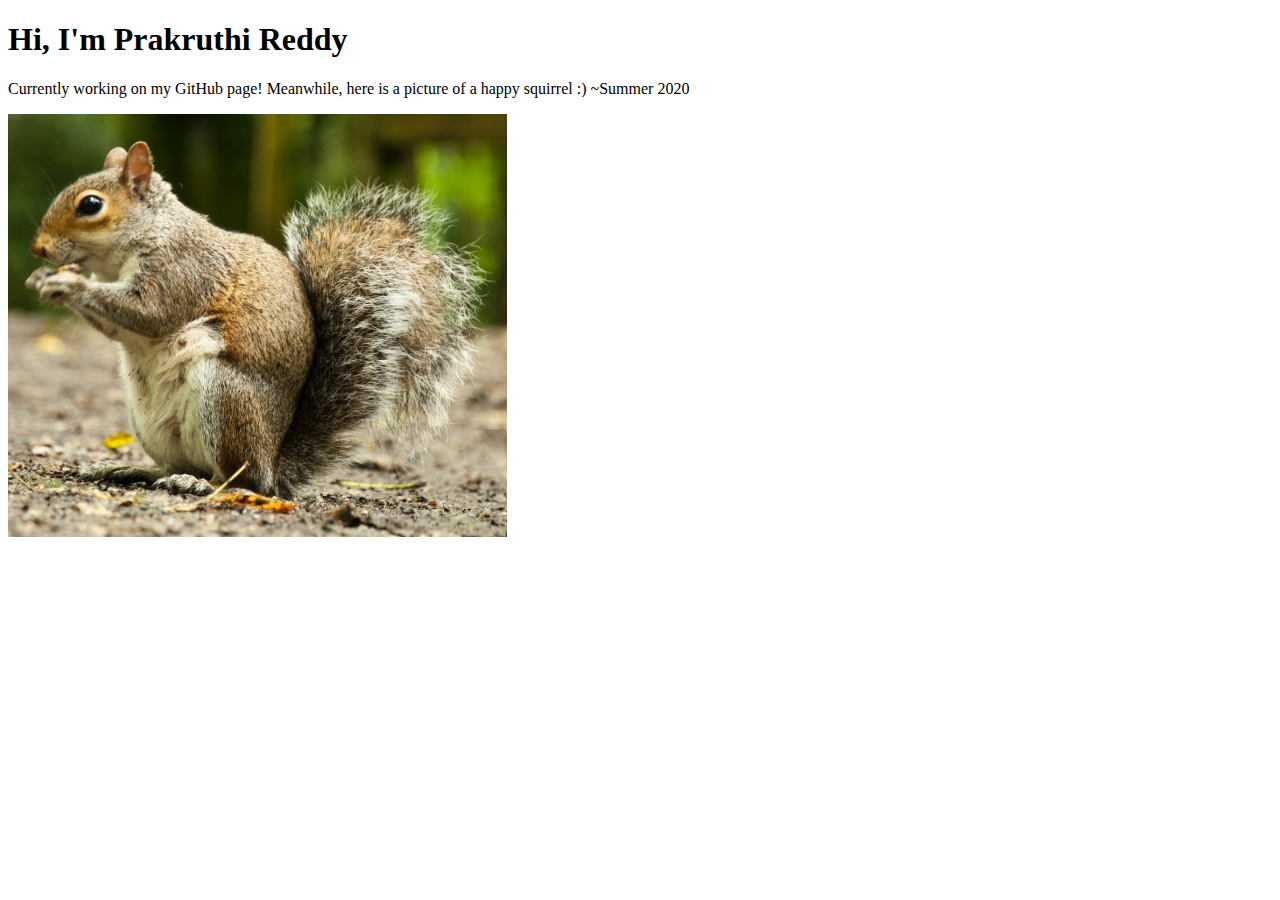
==== index.html @ 26064742 "Update index.html" ====
<!DOCTYPE html>
<html>
<body>
<h1>Hi, I'm Prakruthi Reddy</h1>
<p>Currently working on my GitHub page! 
    Meanwhile, here is a picture of a happy squirrel :) ~Summer 2020</p>
<p>
    <img src = "squirrel.png"
         alt = "Picture of a squirrel munchin on a walnut" />
</p>
</body>
</html>
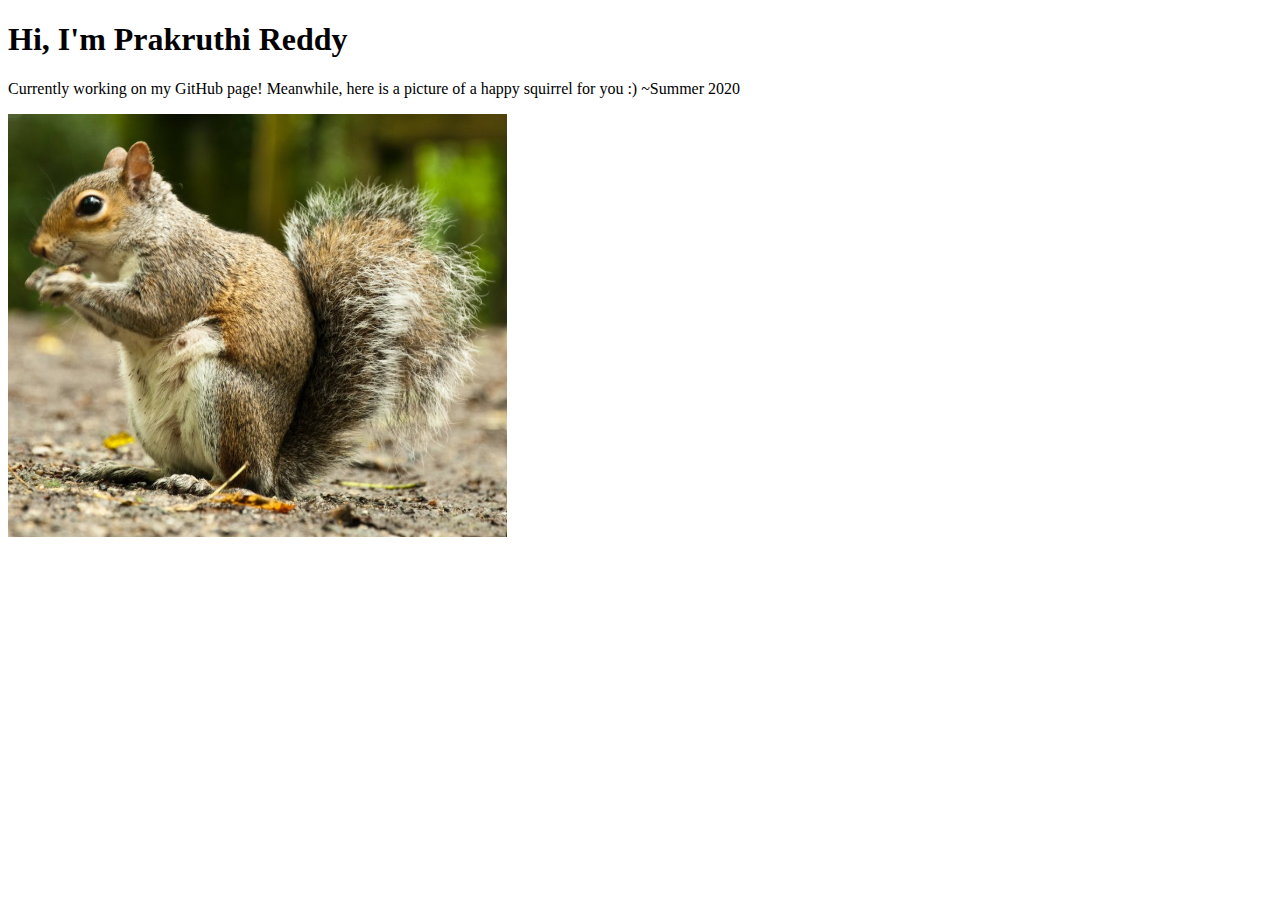
==== commit 6cc37dc6: "Update index.html" ====
--- a/index.html
+++ b/index.html
@@ -3,7 +3,7 @@
 <body>
 <h1>Hi, I'm Prakruthi Reddy</h1>
 <p>Currently working on my GitHub page! 
-    Meanwhile, here is a picture of a happy squirrel :) ~Summer 2020</p>
+    Meanwhile, here is a picture of a happy squirrel for you :) ~Summer 2020</p>
 <p>
     <img src = "squirrel.png"
          alt = "Picture of a squirrel munchin on a walnut" />
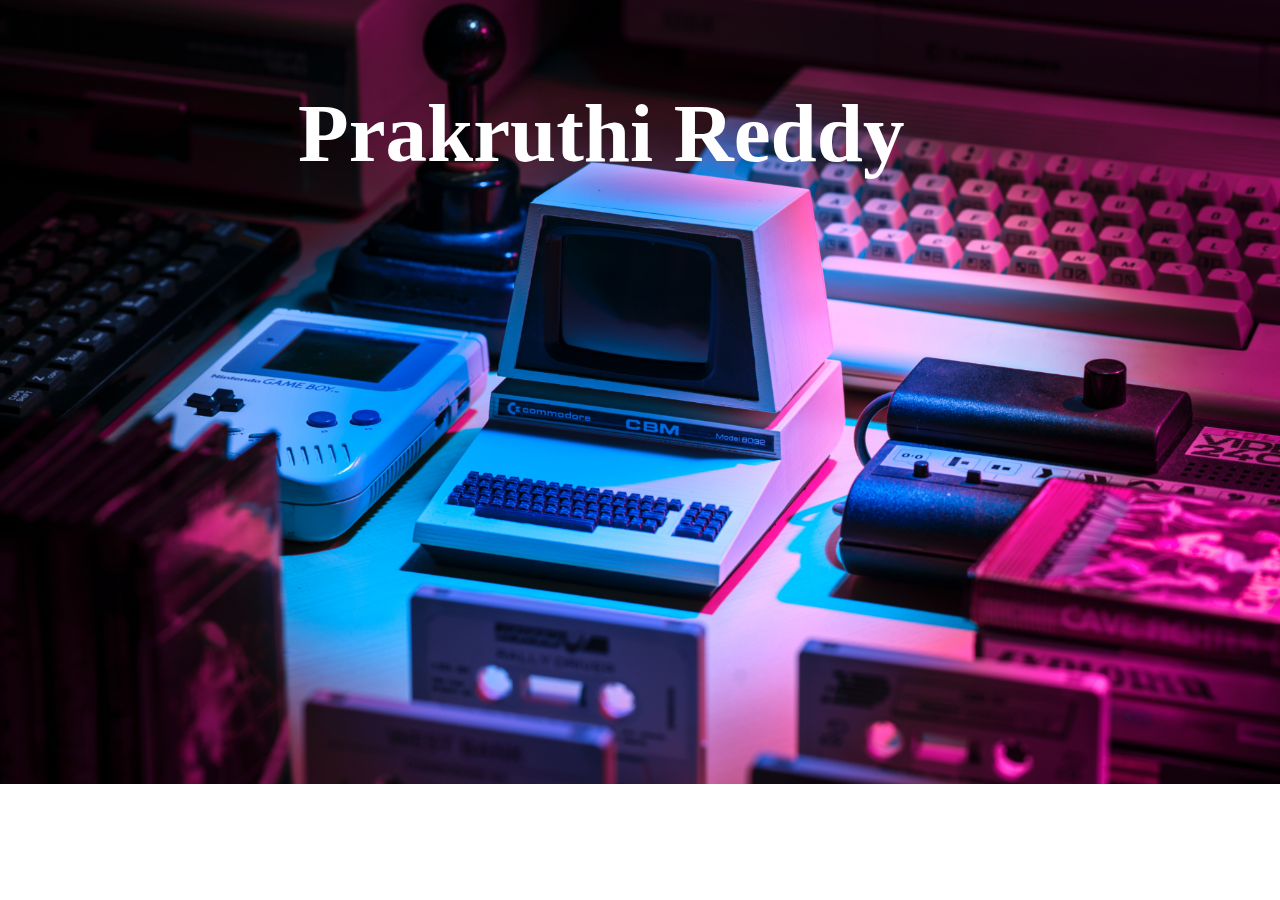
==== commit 89b91527: "Rename Web_1280___1.html to index.html" ====
--- a/index.html
+++ b/index.html
@@ -1,12 +1,2906 @@
-<!DOCTYPE html>
-<html>
-<body>
-<h1>Hi, I'm Prakruthi Reddy</h1>
-<p>Currently working on my GitHub page! 
-    Meanwhile, here is a picture of a happy squirrel for you :) ~Summer 2020</p>
-<p>
-    <img src = "squirrel.png"
-         alt = "Picture of a squirrel munchin on a walnut" />
-</p>
-</body>
-</html>
+<!DOCTYPE html>
+<html>
+<head>
+<meta charset="utf-8"/>
+<meta http-equiv="X-UA-Compatible" content="IE=edge"/>
+<meta name="viewport" content="width=device-width, initial-scale=1.0">
+<title>Web 1280 – 1</title>
+<style id="applicationStylesheet" type="text/css">
+	.mediaViewInfo {
+		--web-view-name: Web 1280 – 1;
+		--web-view-id: Web_1280__1;
+		--web-scale-on-resize: true;
+		--web-enable-deep-linking: true;
+	}
+	:root {
+		--web-view-ids: Web_1280__1;
+	}
+	* {
+		margin: 0;
+		padding: 0;
+		box-sizing: border-box;
+		border: none;
+	}
+	#Web_1280__1 {
+		position: absolute;
+		width: 1366px;
+		height:  784px;
+		background-color: rgba(255,255,255,1);
+		overflow: hidden;
+		--web-view-name: Web 1280 – 1;
+		--web-view-id: Web_1280__1;
+		--web-scale-on-resize: true;
+		--web-enable-deep-linking: true;
+	}
+	#computer {
+		position: absolute;
+		width: 1337px;
+		height: 892px;
+		left: -28px;
+		top: -46px;
+		overflow: visible;
+	}
+	#Prakruthi_Reddy {
+		left: 298px;
+		top: 85px;
+		position: absolute;
+		overflow: visible;
+		width: 686px;
+		white-space: nowrap;
+		text-align: left;
+		font-family: Consolas;
+		font-style: normal;
+		font-weight: bold;
+		font-size: 83px;
+		color: rgba(255,255,255,1);
+	}
+</style>
+<script id="applicationScript">
+///////////////////////////////////////
+// INITIALIZATION
+///////////////////////////////////////
+
+/**
+ * Functionality for scaling, showing by media query, and navigation between multiple pages on a single page. 
+ * Code subject to change.
+ **/
+
+if (window.console==null) { window["console"] = { log : function() {} } }; // some browsers do not set console
+
+var Application = function() {
+	// event constants
+	this.prefix = "--web-";
+	this.NAVIGATION_CHANGE = "viewChange";
+	this.VIEW_NOT_FOUND = "viewNotFound";
+	this.VIEW_CHANGE = "viewChange";
+	this.VIEW_CHANGING = "viewChanging";
+	this.STATE_NOT_FOUND = "stateNotFound";
+	this.APPLICATION_COMPLETE = "applicationComplete";
+	this.APPLICATION_RESIZE = "applicationResize";
+	this.SIZE_STATE_NAME = "data-is-view-scaled";
+	this.STATE_NAME = this.prefix + "state";
+
+	this.lastTrigger = null;
+	this.lastView = null;
+	this.lastState = null;
+	this.lastOverlay = null;
+	this.currentView = null;
+	this.currentState = null;
+	this.currentOverlay = null;
+	this.currentQuery = {index: 0, rule: null, mediaText: null, id: null};
+	this.inclusionQuery = "(min-width: 0px)";
+	this.exclusionQuery = "none and (min-width: 99999px)";
+	this.LastModifiedDateLabelName = "LastModifiedDateLabel";
+	this.viewScaleSliderId = "ViewScaleSliderInput";
+	this.pageRefreshedName = "showPageRefreshedNotification";
+	this.applicationStylesheet = null;
+	this.mediaQueryDictionary = {};
+	this.viewsDictionary = {};
+	this.addedViews = [];
+	this.views = {};
+	this.viewIds = [];
+	this.viewQueries = {};
+	this.overlays = {};
+	this.overlayIds = [];
+	this.numberOfViews = 0;
+	this.verticalPadding = 0;
+	this.horizontalPadding = 0;
+	this.stateName = null;
+	this.viewScale = 1;
+	this.viewLeft = 0;
+	this.viewTop = 0;
+	this.horizontalScrollbarsNeeded = false;
+	this.verticalScrollbarsNeeded = false;
+
+	// view settings
+	this.showUpdateNotification = false;
+	this.showNavigationControls = false;
+	this.scaleViewsToFit = false;
+	this.scaleToFitOnDoubleClick = false;
+	this.actualSizeOnDoubleClick = false;
+	this.scaleViewsOnResize = false;
+	this.navigationOnKeypress = false;
+	this.showViewName = false;
+	this.enableDeepLinking = true;
+	this.refreshPageForChanges = false;
+	this.showRefreshNotifications = true;
+
+	// view controls
+	this.scaleViewSlider = null;
+	this.lastModifiedLabel = null;
+	this.supportsPopState = false; // window.history.pushState!=null;
+	this.initialized = false;
+
+	// refresh properties
+	this.refreshDuration = 250;
+	this.lastModifiedDate = null;
+	this.refreshRequest = null;
+	this.refreshInterval = null;
+	this.refreshContent = null;
+	this.refreshContentSize = null;
+	this.refreshCheckContent = false;
+	this.refreshCheckContentSize = false;
+
+	var self = this;
+
+	self.initialize = function(event) {
+		var view = self.getVisibleView();
+		var views = self.getVisibleViews();
+		if (view==null) view = self.getInitialView();
+		self.collectViews();
+		self.collectOverlays();
+		self.collectMediaQueries();
+
+		for (let index = 0; index < views.length; index++) {
+			var view = views[index];
+			self.setViewOptions(view);
+			self.setViewVariables(view);
+			self.centerView(view);
+		}
+
+		// sometimes the body size is 0 so we call this now and again later
+		if (self.initialized) {
+			window.addEventListener(self.NAVIGATION_CHANGE, self.viewChangeHandler);
+			window.addEventListener("keyup", self.keypressHandler);
+			window.addEventListener("keypress", self.keypressHandler);
+			window.addEventListener("resize", self.resizeHandler);
+			window.document.addEventListener("dblclick", self.doubleClickHandler);
+
+			if (self.supportsPopState) {
+				window.addEventListener('popstate', self.popStateHandler);
+			}
+			else {
+				window.addEventListener('hashchange', self.hashChangeHandler);
+			}
+
+			// we are ready to go
+			window.dispatchEvent(new Event(self.APPLICATION_COMPLETE));
+		}
+
+		if (self.initialized==false) {
+			if (self.enableDeepLinking) {
+				self.syncronizeViewToURL();
+			} 
+	
+			if (self.refreshPageForChanges) {
+				self.setupRefreshForChanges();
+			}
+	
+			self.initialized = true;
+		}
+		
+		if (self.scaleViewsToFit) {
+			self.viewScale = self.scaleViewToFit(view);
+			
+			if (self.viewScale<0) {
+				setTimeout(self.scaleViewToFit, 500, view);
+			}
+		}
+		else if (view) {
+			self.viewScale = self.getViewScaleValue(view);
+			self.centerView(view);
+			self.updateSliderValue(self.viewScale);
+		}
+		else {
+			// no view found
+		}
+	
+		if (self.showUpdateNotification) {
+			self.showNotification();
+		}
+
+		//"addEventListener" in window ? null : window.addEventListener = window.attachEvent;
+		//"addEventListener" in document ? null : document.addEventListener = document.attachEvent;
+	}
+
+
+	///////////////////////////////////////
+	// AUTO REFRESH 
+	///////////////////////////////////////
+
+	self.setupRefreshForChanges = function() {
+		self.refreshRequest = new XMLHttpRequest();
+
+		if (!self.refreshRequest) {
+			return false;
+		}
+
+		// get document start values immediately
+		self.requestRefreshUpdate();
+	}
+
+	/**
+	 * Attempt to check the last modified date by the headers 
+	 * or the last modified property from the byte array (experimental)
+	 **/
+	self.requestRefreshUpdate = function() {
+		var url = document.location.href;
+		var protocol = window.location.protocol;
+		var method;
+		
+		try {
+
+			if (self.refreshCheckContentSize) {
+				self.refreshRequest.open('HEAD', url, true);
+			}
+			else if (self.refreshCheckContent) {
+				self.refreshContent = document.documentElement.outerHTML;
+				self.refreshRequest.open('GET', url, true);
+				self.refreshRequest.responseType = "text";
+			}
+			else {
+
+				// get page last modified date for the first call to compare to later
+				if (self.lastModifiedDate==null) {
+
+					// File system does not send headers in FF so get blob if possible
+					if (protocol=="file:") {
+						self.refreshRequest.open("GET", url, true);
+						self.refreshRequest.responseType = "blob";
+					}
+					else {
+						self.refreshRequest.open("HEAD", url, true);
+						self.refreshRequest.responseType = "blob";
+					}
+
+					self.refreshRequest.onload = self.refreshOnLoadOnceHandler;
+
+					// In some browsers (Chrome & Safari) this error occurs at send: 
+					// 
+					// Chrome - Access to XMLHttpRequest at 'file:///index.html' from origin 'null' 
+					// has been blocked by CORS policy: 
+					// Cross origin requests are only supported for protocol schemes: 
+					// http, data, chrome, chrome-extension, https.
+					// 
+					// Safari - XMLHttpRequest cannot load file:///Users/user/Public/index.html. Cross origin requests are only supported for HTTP.
+					// 
+					// Solution is to run a local server, set local permissions or test in another browser
+					self.refreshRequest.send(null);
+
+					// In MS browsers the following behavior occurs possibly due to an AJAX call to check last modified date: 
+					// 
+					// DOM7011: The code on this page disabled back and forward caching.
+
+					// In Brave (Chrome) error when on the server
+					// index.js:221 HEAD https://www.example.com/ net::ERR_INSUFFICIENT_RESOURCES
+					// self.refreshRequest.send(null);
+
+				}
+				else {
+					self.refreshRequest = new XMLHttpRequest();
+					self.refreshRequest.onreadystatechange = self.refreshHandler;
+					self.refreshRequest.ontimeout = function() {
+						self.log("Couldn't find page to check for updates");
+					}
+					
+					var method;
+					if (protocol=="file:") {
+						method = "GET";
+					}
+					else {
+						method = "HEAD";
+					}
+
+					//refreshRequest.open('HEAD', url, true);
+					self.refreshRequest.open(method, url, true);
+					self.refreshRequest.responseType = "blob";
+					self.refreshRequest.send(null);
+				}
+			}
+		}
+		catch (error) {
+			self.log("Refresh failed for the following reason:")
+			self.log(error);
+		}
+	}
+
+	self.refreshHandler = function() {
+		var contentSize;
+
+		try {
+
+			if (self.refreshRequest.readyState === XMLHttpRequest.DONE) {
+				
+				if (self.refreshRequest.status === 2 || 
+					self.refreshRequest.status === 200) {
+					var pageChanged = false;
+
+					self.updateLastModifiedLabel();
+
+					if (self.refreshCheckContentSize) {
+						var lastModifiedHeader = self.refreshRequest.getResponseHeader("Last-Modified");
+						contentSize = self.refreshRequest.getResponseHeader("Content-Length");
+						//lastModifiedDate = refreshRequest.getResponseHeader("Last-Modified");
+						var headers = self.refreshRequest.getAllResponseHeaders();
+						var hasContentHeader = headers.indexOf("Content-Length")!=-1;
+						
+						if (hasContentHeader) {
+							contentSize = self.refreshRequest.getResponseHeader("Content-Length");
+
+							// size has not been set yet
+							if (self.refreshContentSize==null) {
+								self.refreshContentSize = contentSize;
+								// exit and let interval call this method again
+								return;
+							}
+
+							if (contentSize!=self.refreshContentSize) {
+								pageChanged = true;
+							}
+						}
+					}
+					else if (self.refreshCheckContent) {
+
+						if (self.refreshRequest.responseText!=self.refreshContent) {
+							pageChanged = true;
+						}
+					}
+					else {
+						lastModifiedHeader = self.getLastModified(self.refreshRequest);
+
+						if (self.lastModifiedDate!=lastModifiedHeader) {
+							self.log("lastModifiedDate:" + self.lastModifiedDate + ",lastModifiedHeader:" +lastModifiedHeader);
+							pageChanged = true;
+						}
+
+					}
+
+					
+					if (pageChanged) {
+						clearInterval(self.refreshInterval);
+						self.refreshUpdatedPage();
+						return;
+					}
+
+				}
+				else {
+					self.log('There was a problem with the request.');
+				}
+
+			}
+		}
+		catch( error ) {
+			//console.log('Caught Exception: ' + error);
+		}
+	}
+
+	self.refreshOnLoadOnceHandler = function(event) {
+
+		// get the last modified date
+		if (self.refreshRequest.response) {
+			self.lastModifiedDate = self.getLastModified(self.refreshRequest);
+
+			if (self.lastModifiedDate!=null) {
+
+				if (self.refreshInterval==null) {
+					self.refreshInterval = setInterval(self.requestRefreshUpdate, self.refreshDuration);
+				}
+			}
+			else {
+				self.log("Could not get last modified date from the server");
+			}
+		}
+	}
+
+	self.refreshUpdatedPage = function() {
+		if (self.showRefreshNotifications) {
+			var date = new Date().setTime((new Date().getTime()+10000));
+			document.cookie = encodeURIComponent(self.pageRefreshedName) + "=true" + "; max-age=6000;" + " path=/";
+		}
+
+		document.location.reload(true);
+	}
+
+	self.showNotification = function(duration) {
+		var notificationID = self.pageRefreshedName+"ID";
+		var notification = document.getElementById(notificationID);
+		if (duration==null) duration = 4000;
+
+		if (notification!=null) {return;}
+
+		notification = document.createElement("div");
+		notification.id = notificationID;
+		notification.textContent = "PAGE UPDATED";
+		var styleRule = ""
+		styleRule = "position: fixed; padding: 7px 16px 6px 16px; font-family: Arial, sans-serif; font-size: 10px; font-weight: bold; left: 50%;";
+		styleRule += "top: 20px; background-color: rgba(0,0,0,.5); border-radius: 12px; color:rgb(235, 235, 235); transition: all 2s linear;";
+		styleRule += "transform: translateX(-50%); letter-spacing: .5px; filter: drop-shadow(2px 2px 6px rgba(0, 0, 0, .1))";
+		notification.setAttribute("style", styleRule);
+
+		notification.className= "PageRefreshedClass";
+		
+		document.body.appendChild(notification);
+
+		setTimeout(function() {
+			notification.style.opacity = "0";
+			notification.style.filter = "drop-shadow( 0px 0px 0px rgba(0,0,0, .5))";
+			setTimeout(function() {
+				notification.parentNode.removeChild(notification);
+			}, duration)
+		}, duration);
+
+		document.cookie = encodeURIComponent(self.pageRefreshedName) + "=; max-age=1; path=/";
+	}
+
+	/**
+	 * Get the last modified date from the header 
+	 * or file object after request has been received
+	 **/
+	self.getLastModified = function(request) {
+		var date;
+
+		// file protocol - FILE object with last modified property
+		if (request.response && request.response.lastModified) {
+			date = request.response.lastModified;
+		}
+		
+		// http protocol - check headers
+		if (date==null) {
+			date = request.getResponseHeader("Last-Modified");
+		}
+
+		return date;
+	}
+
+	self.updateLastModifiedLabel = function() {
+		var labelValue = "";
+		
+		if (self.lastModifiedLabel==null) {
+			self.lastModifiedLabel = document.getElementById("LastModifiedLabel");
+		}
+
+		if (self.lastModifiedLabel) {
+			var seconds = parseInt(((new Date().getTime() - Date.parse(document.lastModified)) / 1000 / 60) * 100 + "");
+			var minutes = 0;
+			var hours = 0;
+
+			if (seconds < 60) {
+				seconds = Math.floor(seconds/10)*10;
+				labelValue = seconds + " seconds";
+			}
+			else {
+				minutes = parseInt((seconds/60) + "");
+
+				if (minutes>60) {
+					hours = parseInt((seconds/60/60) +"");
+					labelValue += hours==1 ? " hour" : " hours";
+				}
+				else {
+					labelValue = minutes+"";
+					labelValue += minutes==1 ? " minute" : " minutes";
+				}
+			}
+			
+			if (seconds<10) {
+				labelValue = "Updated now";
+			}
+			else {
+				labelValue = "Updated " + labelValue + " ago";
+			}
+
+			if (self.lastModifiedLabel.firstElementChild) {
+				self.lastModifiedLabel.firstElementChild.textContent = labelValue;
+
+			}
+			else if ("textContent" in self.lastModifiedLabel) {
+				self.lastModifiedLabel.textContent = labelValue;
+			}
+		}
+	}
+
+	self.getShortString = function(string, length) {
+		if (length==null) length = 30;
+		string = string!=null ? string.substr(0, length).replace(/\n/g, "") : "[String is null]";
+		return string;
+	}
+
+	self.getShortNumber = function(value, places) {
+		if (places==null || places<1) places = 4;
+		value = Math.round(value * Math.pow(10,places)) / Math.pow(10, places);
+		return value;
+	}
+
+	///////////////////////////////////////
+	// NAVIGATION CONTROLS
+	///////////////////////////////////////
+
+	self.updateViewLabel = function() {
+		var viewNavigationLabel = document.getElementById("ViewNavigationLabel");
+		var view = self.getVisibleView();
+		var viewIndex = view ? self.getViewIndex(view) : -1;
+		var viewName = view ? self.getViewPreferenceValue(view, self.prefix + "view-name") : null;
+		var viewId = view ? view.id : null;
+
+		if (viewNavigationLabel && view) {
+			if (viewName && viewName.indexOf('"')!=-1) {
+				viewName = viewName.replace(/"/g, "");
+			}
+
+			if (self.showViewName) {
+				viewNavigationLabel.textContent = viewName;
+				self.setTooltip(viewNavigationLabel, viewIndex + 1 + " of " + self.numberOfViews);
+			}
+			else {
+				viewNavigationLabel.textContent = viewIndex + 1 + " of " + self.numberOfViews;
+				self.setTooltip(viewNavigationLabel, viewName);
+			}
+
+		}
+	}
+
+	self.updateURL = function(view) {
+		view = view == null ? self.getVisibleView() : view;
+		var viewId = view ? view.id : null
+		var viewFragment = view ? "#"+ viewId : null;
+
+		if (viewId && self.viewIds.length>1 && self.enableDeepLinking) {
+
+			if (self.supportsPopState==false) {
+				self.setFragment(viewId);
+			}
+			else {
+				if (viewFragment!=window.location.hash) {
+
+					if (window.location.hash==null) {
+						window.history.replaceState({name:viewId}, null, viewFragment);
+					}
+					else {
+						window.history.pushState({name:viewId}, null, viewFragment);
+					}
+				}
+			}
+		}
+	}
+
+	self.updateURLState = function(view, stateName) {
+		stateName = view && (stateName=="" || stateName==null) ? self.getStateNameByViewId(view.id) : stateName;
+
+		if (self.supportsPopState==false) {
+			self.setFragment(stateName);
+		}
+		else {
+			if (stateName!=window.location.hash) {
+
+				if (window.location.hash==null) {
+					window.history.replaceState({name:view.viewId}, null, stateName);
+				}
+				else {
+					window.history.pushState({name:view.viewId}, null, stateName);
+				}
+			}
+		}
+	}
+
+	self.setFragment = function(value) {
+		window.location.hash = "#" + value;
+	}
+
+	self.setTooltip = function(element, value) {
+		// setting the tooltip in edge causes a page crash on hover
+		if (/Edge/.test(navigator.userAgent)) { return; }
+
+		if ("title" in element) {
+			element.title = value;
+		}
+	}
+
+	self.getStylesheetRules = function(styleSheet) {
+		try {
+			if (styleSheet) return styleSheet.cssRules || styleSheet.rules;
+	
+			return document.styleSheets[0]["cssRules"] || document.styleSheets[0]["rules"];
+		}
+		catch (error) {
+			// ERRORS:
+			// SecurityError: The operation is insecure.
+			// Errors happen when script loads before stylesheet or loading an external css locally
+
+			// InvalidAccessError: A parameter or an operation is not supported by the underlying object
+			// Place script after stylesheet
+
+			console.log(error);
+			if (error.toString().indexOf("The operation is insecure")!=-1) {
+				console.log("Load the stylesheet before the script or load the stylesheet inline until it can be loaded on a server")
+			}
+			return [];
+		}
+	}
+
+	/**
+	 * If single page application hide all of the views. 
+	 * @param {Number} selectedIndex if provided shows the view at index provided
+	 **/
+	self.hideViews = function(selectedIndex, animation) {
+		var rules = self.getStylesheetRules();
+		var queryIndex = 0;
+		var numberOfRules = rules!=null ? rules.length : 0;
+
+		// loop through rules and hide media queries except selected
+		for (var i=0;i<numberOfRules;i++) {
+			var rule = rules[i];
+
+			if (rule.media!=null) {
+
+				if (queryIndex==selectedIndex) {
+					self.currentQuery.mediaText = rule.conditionText;
+					self.currentQuery.index = selectedIndex;
+					self.currentQuery.rule = rule;
+					self.enableMediaQuery(rule);
+				}
+				else {
+					if (animation) {
+						self.fadeOut(rule)
+					}
+					else {
+						self.disableMediaQuery(rule);
+					}
+				}
+				
+				queryIndex++;
+			}
+		}
+
+		self.numberOfViews = queryIndex;
+		self.updateViewLabel();
+		self.updateURL();
+
+		self.dispatchViewChange();
+
+		var view = self.getVisibleView();
+		var viewIndex = view ? self.getViewIndex(view) : -1;
+
+		return viewIndex==selectedIndex ? view : null;
+	}
+
+	/**
+	 * Hide view
+	 * @param {Object} view element to hide
+	 **/
+	self.hideView = function(view) {
+		var rule = view ? self.mediaQueryDictionary[view.id] : null;
+
+		if (rule) {
+			self.disableMediaQuery(rule);
+		}
+	}
+
+	/**
+	 * Hide overlay
+	 * @param {Object} overlay element to hide
+	 **/
+	self.hideOverlay = function(overlay) {
+		var rule = overlay ? self.mediaQueryDictionary[overlay.id] : null;
+
+		if (rule) {
+			self.disableMediaQuery(rule);
+
+			//if (self.showByMediaQuery) {
+				overlay.style.display = "none";
+			//}
+		}
+	}
+
+	/**
+	 * Show the view by media query. Does not hide current views
+	 * Sets view options by default
+	 * @param {Object} view element to show
+	 * @param {Boolean} setViewOptions sets view options if null or true
+	 */
+	self.showViewByMediaQuery = function(view, setViewOptions) {
+		var id = view ? view.id : null;
+		var query = id ? self.mediaQueryDictionary[id] : null;
+		var isOverlay = view ? self.isOverlay(view) : false;
+		setViewOptions = setViewOptions==null ? true : setViewOptions;
+
+		if (query) {
+			self.enableMediaQuery(query);
+
+			if (isOverlay && view && setViewOptions) {
+				self.setViewVariables(null, view);
+			}
+			else {
+				if (view && setViewOptions) self.setViewOptions(view);
+				if (view && setViewOptions) self.setViewVariables(view);
+			}
+		}
+	}
+
+	/**
+	 * Show the view. Does not hide current views
+	 */
+	self.showView = function(view, setViewOptions) {
+		var id = view ? view.id : null;
+		var query = id ? self.mediaQueryDictionary[id] : null;
+		var display = null;
+		setViewOptions = setViewOptions==null ? true : setViewOptions;
+
+		if (query) {
+			self.enableMediaQuery(query);
+			if (view==null) view =self.getVisibleView();
+			if (view && setViewOptions) self.setViewOptions(view);
+		}
+		else if (id) {
+			display = window.getComputedStyle(view).getPropertyValue("display");
+			if (display=="" || display=="none") {
+				view.style.display = "block";
+			}
+		}
+
+		if (view) {
+			if (self.currentView!=null) {
+				self.lastView = self.currentView;
+			}
+
+			self.currentView = view;
+		}
+	}
+
+	self.showViewById = function(id, setViewOptions) {
+		var view = id ? self.getViewById(id) : null;
+
+		if (view) {
+			self.showView(view);
+			return;
+		}
+
+		self.log("View not found '" + id + "'");
+	}
+
+	self.getElementView = function(element) {
+		var view = element;
+		var viewFound = false;
+
+		while (viewFound==false || view==null) {
+			if (view && self.viewsDictionary[view.id]) {
+				return view;
+			}
+			view = view.parentNode;
+		}
+	}
+
+	/**
+	 * Show overlay over view
+	 * @param {Event | HTMLElement} event event or html element with styles applied
+	 * @param {String} id id of view or view reference
+	 * @param {Number} x x location
+	 * @param {Number} y y location
+	 */
+	self.showOverlay = function(event, id, x, y) {
+		var overlay = id && typeof id === 'string' ? self.getViewById(id) : id ? id : null;
+		var query = overlay ? self.mediaQueryDictionary[overlay.id] : null;
+		var centerHorizontally = false;
+		var centerVertically = false;
+		var anchorLeft = false;
+		var anchorTop = false;
+		var anchorRight = false;
+		var anchorBottom = false;
+		var display = null;
+		var reparent = true;
+		var view = null;
+		
+		if (overlay==null || overlay==false) {
+			self.log("Overlay not found, '"+ id + "'");
+			return;
+		}
+
+		// get enter animation - event target must have css variables declared
+		if (event) {
+			var button = event.currentTarget || event; // can be event or htmlelement
+			var buttonComputedStyles = getComputedStyle(button);
+			var actionTargetValue = buttonComputedStyles.getPropertyValue(self.prefix+"action-target").trim();
+			var animation = buttonComputedStyles.getPropertyValue(self.prefix+"animation").trim();
+			var isAnimated = animation!="";
+			var targetType = buttonComputedStyles.getPropertyValue(self.prefix+"action-type").trim();
+			var actionTarget = self.application ? null : self.getElement(actionTargetValue);
+			var actionTargetStyles = actionTarget ? actionTarget.style : null;
+
+			if (actionTargetStyles) {
+				actionTargetStyles.setProperty("animation", animation);
+			}
+
+			if ("stopImmediatePropagation" in event) {
+				event.stopImmediatePropagation();
+			}
+		}
+		
+		if (self.application==false || targetType=="page") {
+			document.location.href = "./" + actionTargetValue;
+			return;
+		}
+
+		// remove any current overlays
+		if (self.currentOverlay) {
+
+			// act as switch if same button
+			if (self.currentOverlay==actionTarget || self.currentOverlay==null) {
+				if (self.lastTrigger==button) {
+					self.removeOverlay(isAnimated);
+					return;
+				}
+			}
+			else {
+				self.removeOverlay(isAnimated);
+			}
+		}
+
+		if (reparent) {
+			view = self.getElementView(button);
+			if (view) {
+				view.appendChild(overlay);
+			}
+		}
+
+		if (query) {
+			//self.setElementAnimation(overlay, null);
+			//overlay.style.animation = animation;
+			self.enableMediaQuery(query);
+			
+			var display = overlay && overlay.style.display;
+			
+			if (overlay && display=="" || display=="none") {
+				overlay.style.display = "block";
+				//self.setViewOptions(overlay);
+			}
+
+			// add animation defined in event target style declaration
+			if (animation && self.supportAnimations) {
+				self.fadeIn(overlay, false, animation);
+			}
+		}
+		else if (id) {
+
+			display = window.getComputedStyle(overlay).getPropertyValue("display");
+
+			if (display=="" || display=="none") {
+				overlay.style.display = "block";
+			}
+
+			// add animation defined in event target style declaration
+			if (animation && self.supportAnimations) {
+				self.fadeIn(overlay, false, animation);
+			}
+		}
+
+		// do not set x or y position if centering
+		var horizontal = self.prefix + "center-horizontally";
+		var vertical = self.prefix + "center-vertically";
+		var style = overlay.style;
+		var transform = [];
+
+		centerHorizontally = self.getIsStyleDefined(id, horizontal) ? self.getViewPreferenceBoolean(overlay, horizontal) : false;
+		centerVertically = self.getIsStyleDefined(id, vertical) ? self.getViewPreferenceBoolean(overlay, vertical) : false;
+		anchorLeft = self.getIsStyleDefined(id, "left");
+		anchorRight = self.getIsStyleDefined(id, "right");
+		anchorTop = self.getIsStyleDefined(id, "top");
+		anchorBottom = self.getIsStyleDefined(id, "bottom");
+
+		
+		if (self.viewsDictionary[overlay.id] && self.viewsDictionary[overlay.id].styleDeclaration) {
+			style = self.viewsDictionary[overlay.id].styleDeclaration.style;
+		}
+		
+		if (centerHorizontally) {
+			style.left = "50%";
+			style.transformOrigin = "0 0";
+			transform.push("translateX(-50%)");
+		}
+		else if (anchorRight && anchorLeft) {
+			style.left = x + "px";
+		}
+		else if (anchorRight) {
+			//style.right = x + "px";
+		}
+		else {
+			style.left = x + "px";
+		}
+		
+		if (centerVertically) {
+			style.top = "50%";
+			transform.push("translateY(-50%)");
+			style.transformOrigin = "0 0";
+		}
+		else if (anchorTop && anchorBottom) {
+			style.top = y + "px";
+		}
+		else if (anchorBottom) {
+			//style.bottom = y + "px";
+		}
+		else {
+			style.top = y + "px";
+		}
+
+		if (transform.length) {
+			style.transform = transform.join(" ");
+		}
+
+		self.currentOverlay = overlay;
+		self.lastTrigger = button;
+	}
+
+	self.goBack = function() {
+		if (self.currentOverlay) {
+			self.removeOverlay();
+		}
+		else if (self.lastView) {
+			self.goToView(self.lastView.id);
+		}
+	}
+
+	self.removeOverlay = function(animate) {
+		var overlay = self.currentOverlay;
+		animate = animate===false ? false : true;
+
+		if (overlay) {
+			var style = overlay.style;
+			
+			if (style.animation && self.supportAnimations && animate) {
+				self.reverseAnimation(overlay, true);
+
+				var duration = self.getAnimationDuration(style.animation, true);
+		
+				setTimeout(function() {
+					self.setElementAnimation(overlay, null);
+					self.hideOverlay(overlay);
+					self.currentOverlay = null;
+				}, duration);
+			}
+			else {
+				self.setElementAnimation(overlay, null);
+				self.hideOverlay(overlay);
+				self.currentOverlay = null;
+			}
+		}
+	}
+
+	/**
+	 * Reverse the animation and hide after
+	 * @param {Object} target element with animation
+	 * @param {Boolean} hide hide after animation ends
+	 */
+	self.reverseAnimation = function(target, hide) {
+		var lastAnimation = null;
+		var style = target.style;
+
+		style.animationPlayState = "paused";
+		lastAnimation = style.animation;
+		style.animation = null;
+		style.animationPlayState = "paused";
+
+		if (hide) {
+			//target.addEventListener("animationend", self.animationEndHideHandler);
+	
+			var duration = self.getAnimationDuration(lastAnimation, true);
+			var isOverlay = self.isOverlay(target);
+	
+			setTimeout(function() {
+				self.setElementAnimation(target, null);
+
+				if (isOverlay) {
+					self.hideOverlay(target);
+				}
+				else {
+					self.hideView(target);
+				}
+			}, duration);
+		}
+
+		setTimeout(function() {
+			style.animation = lastAnimation;
+			style.animationPlayState = "paused";
+			style.animationDirection = "reverse";
+			style.animationPlayState = "running";
+		}, 30);
+	}
+
+	self.animationEndHandler = function(event) {
+		var target = event.currentTarget;
+		self.dispatchEvent(new Event(event.type));
+	}
+
+	self.isOverlay = function(view) {
+		var result = view ? self.getViewPreferenceBoolean(view, self.prefix + "is-overlay") : false;
+
+		return result;
+	}
+
+	self.animationEndHideHandler = function(event) {
+		var target = event.currentTarget;
+		self.setViewVariables(null, target);
+		self.hideView(target);
+		target.removeEventListener("animationend", self.animationEndHideHandler);
+	}
+
+	self.animationEndShowHandler = function(event) {
+		var target = event.currentTarget;
+		target.removeEventListener("animationend", self.animationEndShowHandler);
+	}
+
+	self.setViewOptions = function(view) {
+
+		if (view) {
+			self.minimumScale = self.getViewPreferenceValue(view, self.prefix + "minimum-scale");
+			self.maximumScale = self.getViewPreferenceValue(view, self.prefix + "maximum-scale");
+			self.scaleViewsToFit = self.getViewPreferenceBoolean(view, self.prefix + "scale-to-fit");
+			self.scaleToFitType = self.getViewPreferenceValue(view, self.prefix + "scale-to-fit-type");
+			self.scaleToFitOnDoubleClick = self.getViewPreferenceBoolean(view, self.prefix + "scale-on-double-click");
+			self.actualSizeOnDoubleClick = self.getViewPreferenceBoolean(view, self.prefix + "actual-size-on-double-click");
+			self.scaleViewsOnResize = self.getViewPreferenceBoolean(view, self.prefix + "scale-on-resize");
+			self.enableScaleUp = self.getViewPreferenceBoolean(view, self.prefix + "enable-scale-up");
+			self.centerHorizontally = self.getViewPreferenceBoolean(view, self.prefix + "center-horizontally");
+			self.centerVertically = self.getViewPreferenceBoolean(view, self.prefix + "center-vertically");
+			self.navigationOnKeypress = self.getViewPreferenceBoolean(view, self.prefix + "navigate-on-keypress");
+			self.showViewName = self.getViewPreferenceBoolean(view, self.prefix + "show-view-name");
+			self.refreshPageForChanges = self.getViewPreferenceBoolean(view, self.prefix + "refresh-for-changes");
+			self.refreshPageForChangesInterval = self.getViewPreferenceValue(view, self.prefix + "refresh-interval");
+			self.showNavigationControls = self.getViewPreferenceBoolean(view, self.prefix + "show-navigation-controls");
+			self.scaleViewSlider = self.getViewPreferenceBoolean(view, self.prefix + "show-scale-controls");
+			self.enableDeepLinking = self.getViewPreferenceBoolean(view, self.prefix + "enable-deep-linking");
+			self.singlePageApplication = self.getViewPreferenceBoolean(view, self.prefix + "application");
+			self.showByMediaQuery = self.getViewPreferenceBoolean(view, self.prefix + "show-by-media-query");
+			self.showUpdateNotification = document.cookie!="" ? document.cookie.indexOf(self.pageRefreshedName)!=-1 : false;
+			self.imageComparisonDuration = self.getViewPreferenceValue(view, self.prefix + "image-comparison-duration");
+			self.supportAnimations = self.getViewPreferenceBoolean(view, self.prefix + "enable-animations", true);
+
+			if (self.scaleViewsToFit) {
+				var newScaleValue = self.scaleViewToFit(view);
+				
+				if (newScaleValue<0) {
+					setTimeout(self.scaleViewToFit, 500, view);
+				}
+			}
+			else {
+				self.viewScale = self.getViewScaleValue(view);
+				self.viewToFitWidthScale = self.getViewFitToViewportWidthScale(view, self.enableScaleUp)
+				self.viewToFitHeightScale = self.getViewFitToViewportScale(view, self.enableScaleUp);
+				self.updateSliderValue(self.viewScale);
+			}
+
+			if (self.imageComparisonDuration!=null) {
+				// todo
+			}
+
+			if (self.refreshPageForChangesInterval!=null) {
+				self.refreshDuration = Number(self.refreshPageForChangesInterval);
+			}
+		}
+	}
+
+	self.previousView = function(event) {
+		var rules = self.getStylesheetRules();
+		var view = self.getVisibleView()
+		var index = view ? self.getViewIndex(view) : -1;
+		var prevQueryIndex = index!=-1 ? index-1 : self.currentQuery.index-1;
+		var queryIndex = 0;
+		var numberOfRules = rules!=null ? rules.length : 0;
+
+		if (event) {
+			event.stopImmediatePropagation();
+		}
+
+		if (prevQueryIndex<0) {
+			return;
+		}
+
+		// loop through rules and hide media queries except selected
+		for (var i=0;i<numberOfRules;i++) {
+			var rule = rules[i];
+			
+			if (rule.media!=null) {
+
+				if (queryIndex==prevQueryIndex) {
+					self.currentQuery.mediaText = rule.conditionText;
+					self.currentQuery.index = prevQueryIndex;
+					self.currentQuery.rule = rule;
+					self.enableMediaQuery(rule);
+					self.updateViewLabel();
+					self.updateURL();
+					self.dispatchViewChange();
+				}
+				else {
+					self.disableMediaQuery(rule);
+				}
+
+				queryIndex++;
+			}
+		}
+	}
+
+	self.nextView = function(event) {
+		var rules = self.getStylesheetRules();
+		var view = self.getVisibleView();
+		var index = view ? self.getViewIndex(view) : -1;
+		var nextQueryIndex = index!=-1 ? index+1 : self.currentQuery.index+1;
+		var queryIndex = 0;
+		var numberOfRules = rules!=null ? rules.length : 0;
+		var numberOfMediaQueries = self.getNumberOfMediaRules();
+
+		if (event) {
+			event.stopImmediatePropagation();
+		}
+
+		if (nextQueryIndex>=numberOfMediaQueries) {
+			return;
+		}
+
+		// loop through rules and hide media queries except selected
+		for (var i=0;i<numberOfRules;i++) {
+			var rule = rules[i];
+			
+			if (rule.media!=null) {
+
+				if (queryIndex==nextQueryIndex) {
+					self.currentQuery.mediaText = rule.conditionText;
+					self.currentQuery.index = nextQueryIndex;
+					self.currentQuery.rule = rule;
+					self.enableMediaQuery(rule);
+					self.updateViewLabel();
+					self.updateURL();
+					self.dispatchViewChange();
+				}
+				else {
+					self.disableMediaQuery(rule);
+				}
+
+				queryIndex++;
+			}
+		}
+	}
+
+	/**
+	 * Enables a view via media query
+	 */
+	self.enableMediaQuery = function(rule) {
+
+		try {
+			rule.media.mediaText = self.inclusionQuery;
+		}
+		catch(error) {
+			//self.log(error);
+			rule.conditionText = self.inclusionQuery;
+		}
+	}
+
+	self.disableMediaQuery = function(rule) {
+
+		try {
+			rule.media.mediaText = self.exclusionQuery;
+		}
+		catch(error) {
+			rule.conditionText = self.exclusionQuery;
+		}
+	}
+
+	self.dispatchViewChange = function() {
+		try {
+			var event = new Event(self.NAVIGATION_CHANGE);
+			window.dispatchEvent(event);
+		}
+		catch (error) {
+			// In IE 11: Object doesn't support this action
+		}
+	}
+
+	self.getNumberOfMediaRules = function() {
+		var rules = self.getStylesheetRules();
+		var numberOfRules = rules ? rules.length : 0;
+		var numberOfQueries = 0;
+
+		for (var i=0;i<numberOfRules;i++) {
+			if (rules[i].media!=null) { numberOfQueries++; }
+		}
+		
+		return numberOfQueries;
+	}
+
+	/////////////////////////////////////////
+	// VIEW SCALE 
+	/////////////////////////////////////////
+
+	self.sliderChangeHandler = function(event) {
+		var value = self.getShortNumber(event.currentTarget.value/100);
+		var view = self.getVisibleView();
+		self.setViewScaleValue(view, false, value, true);
+	}
+
+	self.updateSliderValue = function(scale) {
+		var slider = document.getElementById(self.viewScaleSliderId);
+		var tooltip = parseInt(scale * 100 + "") + "%";
+		var inputType;
+		var inputValue;
+		
+		if (slider) {
+			inputValue = self.getShortNumber(scale * 100);
+			if (inputValue!=slider["value"]) {
+				slider["value"] = inputValue;
+			}
+			inputType = slider.getAttributeNS(null, "type");
+
+			if (inputType!="range") {
+				// input range is not supported
+				slider.style.display = "none";
+			}
+
+			self.setTooltip(slider, tooltip);
+		}
+	}
+
+	self.viewChangeHandler = function(event) {
+		var view = self.getVisibleView();
+		var matrix = view ? getComputedStyle(view).transform : null;
+		
+		if (matrix) {
+			self.viewScale = self.getViewScaleValue(view);
+			
+			var scaleNeededToFit = self.getViewFitToViewportScale(view);
+			var isViewLargerThanViewport = scaleNeededToFit<1;
+			
+			// scale large view to fit if scale to fit is enabled
+			if (self.scaleViewsToFit) {
+				self.scaleViewToFit(view);
+			}
+			else {
+				self.updateSliderValue(self.viewScale);
+			}
+		}
+	}
+
+	self.getViewScaleValue = function(view) {
+		var matrix = getComputedStyle(view).transform;
+
+		if (matrix) {
+			var matrixArray = matrix.replace("matrix(", "").split(",");
+			var scaleX = parseFloat(matrixArray[0]);
+			var scaleY = parseFloat(matrixArray[3]);
+			var scale = Math.min(scaleX, scaleY);
+		}
+
+		return scale;
+	}
+
+	/**
+	 * Scales view to scale. 
+	 * @param {Object} view view to scale. views are in views array
+	 * @param {Boolean} scaleToFit set to true to scale to fit. set false to use desired scale value
+	 * @param {Number} desiredScale scale to define. not used if scale to fit is false
+	 * @param {Boolean} isSliderChange indicates if slider is callee
+	 */
+	self.setViewScaleValue = function(view, scaleToFit, desiredScale, isSliderChange) {
+		var enableScaleUp = self.enableScaleUp;
+		var scaleToFitType = self.scaleToFitType;
+		var minimumScale = self.minimumScale;
+		var maximumScale = self.maximumScale;
+		var hasMinimumScale = !isNaN(minimumScale) && minimumScale!="";
+		var hasMaximumScale = !isNaN(maximumScale) && maximumScale!="";
+		var scaleNeededToFit = self.getViewFitToViewportScale(view, enableScaleUp);
+		var scaleNeededToFitWidth = self.getViewFitToViewportWidthScale(view, enableScaleUp);
+		var scaleNeededToFitHeight = self.getViewFitToViewportHeightScale(view, enableScaleUp);
+		var scaleToFitFull = self.getViewFitToViewportScale(view, true);
+		var scaleToFitFullWidth = self.getViewFitToViewportWidthScale(view, true);
+		var scaleToFitFullHeight = self.getViewFitToViewportHeightScale(view, true);
+		var scaleToWidth = scaleToFitType=="width";
+		var scaleToHeight = scaleToFitType=="height";
+		var shrunkToFit = false;
+		var topPosition = null;
+		var leftPosition = null;
+		var translateY = null;
+		var translateX = null;
+		var transformValue = "";
+		var canCenterVertically = true;
+		var canCenterHorizontally = true;
+		var style = view.style;
+
+		if (view && self.viewsDictionary[view.id] && self.viewsDictionary[view.id].styleDeclaration) {
+			style = self.viewsDictionary[view.id].styleDeclaration.style;
+		}
+
+		if (scaleToFit && isSliderChange!=true) {
+			if (scaleToFitType=="fit" || scaleToFitType=="") {
+				desiredScale = scaleNeededToFit;
+			}
+			else if (scaleToFitType=="width") {
+				desiredScale = scaleNeededToFitWidth;
+			}
+			else if (scaleToFitType=="height") {
+				desiredScale = scaleNeededToFitHeight;
+			}
+		}
+		else {
+			if (isNaN(desiredScale)) {
+				desiredScale = 1;
+			}
+		}
+
+		self.updateSliderValue(desiredScale);
+		
+		// scale to fit width
+		if (scaleToWidth && scaleToHeight==false) {
+			canCenterVertically = scaleNeededToFitHeight>=scaleNeededToFitWidth;
+			canCenterHorizontally = scaleNeededToFitWidth>=1 && enableScaleUp==false;
+
+			if (isSliderChange) {
+				canCenterHorizontally = desiredScale<scaleToFitFullWidth;
+			}
+			else if (scaleToFit) {
+				desiredScale = scaleNeededToFitWidth;
+			}
+
+			if (hasMinimumScale) {
+				desiredScale = Math.max(desiredScale, Number(minimumScale));
+			}
+
+			if (hasMaximumScale) {
+				desiredScale = Math.min(desiredScale, Number(maximumScale));
+			}
+
+			desiredScale = self.getShortNumber(desiredScale);
+
+			canCenterHorizontally = self.canCenterHorizontally(view, "width", enableScaleUp, desiredScale, minimumScale, maximumScale);
+			canCenterVertically = self.canCenterVertically(view, "width", enableScaleUp, desiredScale, minimumScale, maximumScale);
+
+			if (desiredScale>1 && (enableScaleUp || isSliderChange)) {
+				transformValue = "scale(" + desiredScale + ")";
+			}
+			else if (desiredScale>=1 && enableScaleUp==false) {
+				transformValue = "scale(" + 1 + ")";
+			}
+			else {
+				transformValue = "scale(" + desiredScale + ")";
+			}
+
+			if (self.centerVertically) {
+				if (canCenterVertically) {
+					translateY = "-50%";
+					topPosition = "50%";
+				}
+				else {
+					translateY = "0";
+					topPosition = "0";
+				}
+				
+				if (style.top != topPosition) {
+					style.top = topPosition + "";
+				}
+
+				if (canCenterVertically) {
+					transformValue += " translateY(" + translateY+ ")";
+				}
+			}
+
+			if (self.centerHorizontally) {
+				if (canCenterHorizontally) {
+					translateX = "-50%";
+					leftPosition = "50%";
+				}
+				else {
+					translateX = "0";
+					leftPosition = "0";
+				}
+
+				if (style.left != leftPosition) {
+					style.left = leftPosition + "";
+				}
+
+				if (canCenterHorizontally) {
+					transformValue += " translateX(" + translateX+ ")";
+				}
+			}
+
+			style.transformOrigin = "0 0";
+			style.transform = transformValue;
+
+			self.viewScale = desiredScale;
+			self.viewToFitWidthScale = scaleNeededToFitWidth;
+			self.viewToFitHeightScale = scaleNeededToFitHeight;
+			self.viewLeft = leftPosition;
+			self.viewTop = topPosition;
+
+			return desiredScale;
+		}
+
+		// scale to fit height
+		if (scaleToHeight && scaleToWidth==false) {
+			//canCenterVertically = scaleNeededToFitHeight>=scaleNeededToFitWidth;
+			//canCenterHorizontally = scaleNeededToFitHeight<=scaleNeededToFitWidth && enableScaleUp==false;
+			canCenterVertically = scaleNeededToFitHeight>=scaleNeededToFitWidth;
+			canCenterHorizontally = scaleNeededToFitWidth>=1 && enableScaleUp==false;
+			
+			if (isSliderChange) {
+				canCenterHorizontally = desiredScale<scaleToFitFullHeight;
+			}
+			else if (scaleToFit) {
+				desiredScale = scaleNeededToFitHeight;
+			}
+
+			if (hasMinimumScale) {
+				desiredScale = Math.max(desiredScale, Number(minimumScale));
+			}
+
+			if (hasMaximumScale) {
+				desiredScale = Math.min(desiredScale, Number(maximumScale));
+				//canCenterVertically = desiredScale>=scaleNeededToFitHeight && enableScaleUp==false;
+			}
+
+			desiredScale = self.getShortNumber(desiredScale);
+
+			canCenterHorizontally = self.canCenterHorizontally(view, "height", enableScaleUp, desiredScale, minimumScale, maximumScale);
+			canCenterVertically = self.canCenterVertically(view, "height", enableScaleUp, desiredScale, minimumScale, maximumScale);
+
+			if (desiredScale>1 && (enableScaleUp || isSliderChange)) {
+				transformValue = "scale(" + desiredScale + ")";
+			}
+			else if (desiredScale>=1 && enableScaleUp==false) {
+				transformValue = "scale(" + 1 + ")";
+			}
+			else {
+				transformValue = "scale(" + desiredScale + ")";
+			}
+
+			if (self.centerHorizontally) {
+				if (canCenterHorizontally) {
+					translateX = "-50%";
+					leftPosition = "50%";
+				}
+				else {
+					translateX = "0";
+					leftPosition = "0";
+				}
+
+				if (style.left != leftPosition) {
+					style.left = leftPosition + "";
+				}
+
+				if (canCenterHorizontally) {
+					transformValue += " translateX(" + translateX+ ")";
+				}
+			}
+
+			if (self.centerVertically) {
+				if (canCenterVertically) {
+					translateY = "-50%";
+					topPosition = "50%";
+				}
+				else {
+					translateY = "0";
+					topPosition = "0";
+				}
+				
+				if (style.top != topPosition) {
+					style.top = topPosition + "";
+				}
+
+				if (canCenterVertically) {
+					transformValue += " translateY(" + translateY+ ")";
+				}
+			}
+
+			style.transformOrigin = "0 0";
+			style.transform = transformValue;
+
+			self.viewScale = desiredScale;
+			self.viewToFitWidthScale = scaleNeededToFitWidth;
+			self.viewToFitHeightScale = scaleNeededToFitHeight;
+			self.viewLeft = leftPosition;
+			self.viewTop = topPosition;
+
+			return scaleNeededToFitHeight;
+		}
+
+		if (scaleToFitType=="fit") {
+			//canCenterVertically = scaleNeededToFitHeight>=scaleNeededToFitWidth;
+			//canCenterHorizontally = scaleNeededToFitWidth>=scaleNeededToFitHeight;
+			canCenterVertically = scaleNeededToFitHeight>=scaleNeededToFit;
+			canCenterHorizontally = scaleNeededToFitWidth>=scaleNeededToFit;
+
+			if (hasMinimumScale) {
+				desiredScale = Math.max(desiredScale, Number(minimumScale));
+			}
+
+			desiredScale = self.getShortNumber(desiredScale);
+
+			if (isSliderChange || scaleToFit==false) {
+				canCenterVertically = scaleToFitFullHeight>=desiredScale;
+				canCenterHorizontally = desiredScale<scaleToFitFullWidth;
+			}
+			else if (scaleToFit) {
+				desiredScale = scaleNeededToFit;
+			}
+
+			transformValue = "scale(" + desiredScale + ")";
+
+			//canCenterHorizontally = self.canCenterHorizontally(view, "fit", false, desiredScale);
+			//canCenterVertically = self.canCenterVertically(view, "fit", false, desiredScale);
+			
+			if (self.centerVertically) {
+				if (canCenterVertically) {
+					translateY = "-50%";
+					topPosition = "50%";
+				}
+				else {
+					translateY = "0";
+					topPosition = "0";
+				}
+				
+				if (style.top != topPosition) {
+					style.top = topPosition + "";
+				}
+
+				if (canCenterVertically) {
+					transformValue += " translateY(" + translateY+ ")";
+				}
+			}
+
+			if (self.centerHorizontally) {
+				if (canCenterHorizontally) {
+					translateX = "-50%";
+					leftPosition = "50%";
+				}
+				else {
+					translateX = "0";
+					leftPosition = "0";
+				}
+
+				if (style.left != leftPosition) {
+					style.left = leftPosition + "";
+				}
+
+				if (canCenterHorizontally) {
+					transformValue += " translateX(" + translateX+ ")";
+				}
+			}
+
+			style.transformOrigin = "0 0";
+			style.transform = transformValue;
+
+			self.viewScale = desiredScale;
+			self.viewToFitWidthScale = scaleNeededToFitWidth;
+			self.viewToFitHeightScale = scaleNeededToFitHeight;
+			self.viewLeft = leftPosition;
+			self.viewTop = topPosition;
+
+			self.updateSliderValue(desiredScale);
+			
+			return desiredScale;
+		}
+
+		if (scaleToFitType=="default" || scaleToFitType=="") {
+			desiredScale = 1;
+
+			if (hasMinimumScale) {
+				desiredScale = Math.max(desiredScale, Number(minimumScale));
+			}
+			if (hasMaximumScale) {
+				desiredScale = Math.min(desiredScale, Number(maximumScale));
+			}
+
+			canCenterHorizontally = self.canCenterHorizontally(view, "none", false, desiredScale, minimumScale, maximumScale);
+			canCenterVertically = self.canCenterVertically(view, "none", false, desiredScale, minimumScale, maximumScale);
+
+			if (self.centerVertically) {
+				if (canCenterVertically) {
+					translateY = "-50%";
+					topPosition = "50%";
+				}
+				else {
+					translateY = "0";
+					topPosition = "0";
+				}
+				
+				if (style.top != topPosition) {
+					style.top = topPosition + "";
+				}
+
+				if (canCenterVertically) {
+					transformValue += " translateY(" + translateY+ ")";
+				}
+			}
+
+			if (self.centerHorizontally) {
+				if (canCenterHorizontally) {
+					translateX = "-50%";
+					leftPosition = "50%";
+				}
+				else {
+					translateX = "0";
+					leftPosition = "0";
+				}
+
+				if (style.left != leftPosition) {
+					style.left = leftPosition + "";
+				}
+
+				if (canCenterHorizontally) {
+					transformValue += " translateX(" + translateX+ ")";
+				}
+				else {
+					transformValue += " translateX(" + 0 + ")";
+				}
+			}
+
+			style.transformOrigin = "0 0";
+			style.transform = transformValue;
+
+
+			self.viewScale = desiredScale;
+			self.viewToFitWidthScale = scaleNeededToFitWidth;
+			self.viewToFitHeightScale = scaleNeededToFitHeight;
+			self.viewLeft = leftPosition;
+			self.viewTop = topPosition;
+
+			self.updateSliderValue(desiredScale);
+			
+			return desiredScale;
+		}
+	}
+
+	/**
+	 * Returns true if view can be centered horizontally
+	 * @param {HTMLElement} view view
+	 * @param {String} type type of scaling - width, height, all, none
+	 * @param {Boolean} scaleUp if scale up enabled 
+	 * @param {Number} scale target scale value 
+	 */
+	self.canCenterHorizontally = function(view, type, scaleUp, scale, minimumScale, maximumScale) {
+		var scaleNeededToFit = self.getViewFitToViewportScale(view, scaleUp);
+		var scaleNeededToFitHeight = self.getViewFitToViewportHeightScale(view, scaleUp);
+		var scaleNeededToFitWidth = self.getViewFitToViewportWidthScale(view, scaleUp);
+		var canCenter = false;
+		var minScale;
+
+		type = type==null ? "none" : type;
+		scale = scale==null ? scale : scaleNeededToFitWidth;
+		scaleUp = scaleUp == null ? false : scaleUp;
+
+		if (type=="width") {
+	
+			if (scaleUp && maximumScale==null) {
+				canCenter = false;
+			}
+			else if (scaleNeededToFitWidth>=1) {
+				canCenter = true;
+			}
+		}
+		else if (type=="height") {
+			minScale = Math.min(1, scaleNeededToFitHeight);
+			if (minimumScale!="" && maximumScale!="") {
+				minScale = Math.max(minimumScale, Math.min(maximumScale, scaleNeededToFitHeight));
+			}
+			else {
+				if (minimumScale!="") {
+					minScale = Math.max(minimumScale, scaleNeededToFitHeight);
+				}
+				if (maximumScale!="") {
+					minScale = Math.max(minimumScale, Math.min(maximumScale, scaleNeededToFitHeight));
+				}
+			}
+	
+			if (scaleUp && maximumScale=="") {
+				canCenter = false;
+			}
+			else if (scaleNeededToFitWidth>=minScale) {
+				canCenter = true;
+			}
+		}
+		else if (type=="fit") {
+			canCenter = scaleNeededToFitWidth>=scaleNeededToFit;
+		}
+		else {
+			if (scaleUp) {
+				canCenter = false;
+			}
+			else if (scaleNeededToFitWidth>=1) {
+				canCenter = true;
+			}
+		}
+
+		self.horizontalScrollbarsNeeded = canCenter;
+		
+		return canCenter;
+	}
+
+	/**
+	 * Returns true if view can be centered horizontally
+	 * @param {HTMLElement} view view to scale
+	 * @param {String} type type of scaling
+	 * @param {Boolean} scaleUp if scale up enabled 
+	 * @param {Number} scale target scale value 
+	 */
+	self.canCenterVertically = function(view, type, scaleUp, scale, minimumScale, maximumScale) {
+		var scaleNeededToFit = self.getViewFitToViewportScale(view, scaleUp);
+		var scaleNeededToFitWidth = self.getViewFitToViewportWidthScale(view, scaleUp);
+		var scaleNeededToFitHeight = self.getViewFitToViewportHeightScale(view, scaleUp);
+		var canCenter = false;
+		var minScale;
+
+		type = type==null ? "none" : type;
+		scale = scale==null ? 1 : scale;
+		scaleUp = scaleUp == null ? false : scaleUp;
+	
+		if (type=="width") {
+			canCenter = scaleNeededToFitHeight>=scaleNeededToFitWidth;
+		}
+		else if (type=="height") {
+			minScale = Math.max(minimumScale, Math.min(maximumScale, scaleNeededToFit));
+			canCenter = scaleNeededToFitHeight>=minScale;
+		}
+		else if (type=="fit") {
+			canCenter = scaleNeededToFitHeight>=scaleNeededToFit;
+		}
+		else {
+			if (scaleUp) {
+				canCenter = false;
+			}
+			else if (scaleNeededToFitHeight>=1) {
+				canCenter = true;
+			}
+		}
+
+		self.verticalScrollbarsNeeded = canCenter;
+		
+		return canCenter;
+	}
+
+	self.getViewFitToViewportScale = function(view, scaleUp) {
+		var enableScaleUp = scaleUp;
+		var availableWidth = window.innerWidth || document.documentElement.clientWidth || document.body.clientWidth;
+		var availableHeight = window.innerHeight || document.documentElement.clientHeight || document.body.clientHeight;
+		var elementWidth = parseFloat(getComputedStyle(view, "style").width);
+		var elementHeight = parseFloat(getComputedStyle(view, "style").height);
+		var newScale = 1;
+
+		// if element is not added to the document computed values are NaN
+		if (isNaN(elementWidth) || isNaN(elementHeight)) {
+			return newScale;
+		}
+
+		availableWidth -= self.horizontalPadding;
+		availableHeight -= self.verticalPadding;
+
+		if (enableScaleUp) {
+			newScale = Math.min(availableHeight/elementHeight, availableWidth/elementWidth);
+		}
+		else if (elementWidth > availableWidth || elementHeight > availableHeight) {
+			newScale = Math.min(availableHeight/elementHeight, availableWidth/elementWidth);
+		}
+		
+		return newScale;
+	}
+
+	self.getViewFitToViewportWidthScale = function(view, scaleUp) {
+		// need to get browser viewport width when element
+		var isParentWindow = view && view.parentNode && view.parentNode===document.body;
+		var enableScaleUp = scaleUp;
+		var availableWidth = window.innerWidth || document.documentElement.clientWidth || document.body.clientWidth;
+		var elementWidth = parseFloat(getComputedStyle(view, "style").width);
+		var newScale = 1;
+
+		// if element is not added to the document computed values are NaN
+		if (isNaN(elementWidth)) {
+			return newScale;
+		}
+
+		availableWidth -= self.horizontalPadding;
+
+		if (enableScaleUp) {
+			newScale = availableWidth/elementWidth;
+		}
+		else if (elementWidth > availableWidth) {
+			newScale = availableWidth/elementWidth;
+		}
+		
+		return newScale;
+	}
+
+	self.getViewFitToViewportHeightScale = function(view, scaleUp) {
+		var enableScaleUp = scaleUp;
+		var availableHeight = window.innerHeight || document.documentElement.clientHeight || document.body.clientHeight;
+		var elementHeight = parseFloat(getComputedStyle(view, "style").height);
+		var newScale = 1;
+
+		// if element is not added to the document computed values are NaN
+		if (isNaN(elementHeight)) {
+			return newScale;
+		}
+
+		availableHeight -= self.verticalPadding;
+
+		if (enableScaleUp) {
+			newScale = availableHeight/elementHeight;
+		}
+		else if (elementHeight > availableHeight) {
+			newScale = availableHeight/elementHeight;
+		}
+		
+		return newScale;
+	}
+
+	self.keypressHandler = function(event) {
+		var rightKey = 39;
+		var leftKey = 37;
+		
+		// listen for both events 
+		if (event.type=="keypress") {
+			window.removeEventListener("keyup", self.keypressHandler);
+		}
+		else {
+			window.removeEventListener("keypress", self.keypressHandler);
+		}
+		
+		if (self.showNavigationControls) {
+			if (self.navigationOnKeypress) {
+				if (event.keyCode==rightKey) {
+					self.nextView();
+				}
+				if (event.keyCode==leftKey) {
+					self.previousView();
+				}
+			}
+		}
+		else if (self.navigationOnKeypress) {
+			if (event.keyCode==rightKey) {
+				self.nextView();
+			}
+			if (event.keyCode==leftKey) {
+				self.previousView();
+			}
+		}
+	}
+
+	///////////////////////////////////
+	// GENERAL FUNCTIONS
+	///////////////////////////////////
+
+	self.getViewById = function(id) {
+		id = id ? id.replace("#", "") : "";
+		var view = self.viewIds.indexOf(id)!=-1 && self.getElement(id);
+		return view;
+	}
+
+	self.getViewIds = function() {
+		var viewIds = self.getViewPreferenceValue(document.body, self.prefix + "view-ids");
+		var viewId = null;
+
+		viewIds = viewIds!=null && viewIds!="" ? viewIds.split(",") : [];
+
+		if (viewIds.length==0) {
+			viewId = self.getViewPreferenceValue(document.body, self.prefix + "view-id");
+			viewIds = viewId ? [viewId] : [];
+		}
+
+		return viewIds;
+	}
+
+	self.getInitialViewId = function() {
+		var viewId = self.getViewPreferenceValue(document.body, self.prefix + "view-id");
+		return viewId;
+	}
+
+	self.getApplicationStylesheet = function() {
+		var stylesheetId = self.getViewPreferenceValue(document.body, self.prefix + "stylesheet-id");
+		self.applicationStylesheet = document.getElementById("applicationStylesheet");
+		return self.applicationStylesheet.sheet;
+	}
+
+	self.getVisibleView = function() {
+		var viewIds = self.getViewIds();
+		
+		for (var i=0;i<viewIds.length;i++) {
+			var viewId = viewIds[i].replace(/[\#?\.?](.*)/, "$" + "1");
+			var view = self.getElement(viewId);
+			var postName = "_Class";
+
+			if (view==null && viewId && viewId.lastIndexOf(postName)!=-1) {
+				view = self.getElement(viewId.replace(postName, ""));
+			}
+			
+			if (view) {
+				var display = getComputedStyle(view).display;
+		
+				if (display=="block" || display=="flex") {
+					return view;
+				}
+			}
+		}
+
+		return null;
+	}
+
+	self.getVisibleViews = function() {
+		var viewIds = self.getViewIds();
+		var views = [];
+		
+		for (var i=0;i<viewIds.length;i++) {
+			var viewId = viewIds[i].replace(/[\#?\.?](.*)/, "$" + "1");
+			var view = self.getElement(viewId);
+			var postName = "_Class";
+
+			if (view==null && viewId && viewId.lastIndexOf(postName)!=-1) {
+				view = self.getElement(viewId.replace(postName, ""));
+			}
+			
+			if (view) {
+				var display = getComputedStyle(view).display;
+				
+				if (display=="none") {
+					continue;
+				}
+
+				if (display=="block" || display=="flex") {
+					views.push(view);
+				}
+			}
+		}
+
+		return views;
+	}
+
+	self.getStateNameByViewId = function(id) {
+		var state = self.viewsDictionary[id];
+		return state && state.stateName;
+	}
+
+	self.getMatchingViews = function(ids) {
+		var views = self.addedViews.slice(0);
+		var matchingViews = [];
+
+		if (self.showByMediaQuery) {
+			for (let index = 0; index < views.length; index++) {
+				var viewId = views[index];
+				var state = self.viewsDictionary[viewId];
+				var rule = state && state.rule; 
+				var matchResults = window.matchMedia(rule.conditionText);
+				var view = self.views[viewId];
+				
+				if (matchResults.matches) {
+					if (ids==true) {
+						matchingViews.push(viewId);
+					}
+					else {
+						matchingViews.push(view);
+					}
+				}
+			}
+		}
+
+		return matchingViews;
+	}
+
+	self.ruleMatchesQuery = function(rule) {
+		var result = window.matchMedia(rule.conditionText);
+		return result.matches;
+	}
+
+	self.getViewsByStateName = function(stateName, matchQuery) {
+		var views = self.addedViews.slice(0);
+		var matchingViews = [];
+
+		if (self.showByMediaQuery) {
+
+			// find state name
+			for (let index = 0; index < views.length; index++) {
+				var viewId = views[index];
+				var state = self.viewsDictionary[viewId];
+				var rule = state.rule;
+				var mediaRule = state.mediaRule;
+				var view = self.views[viewId];
+				var viewStateName = self.getStyleRuleValue(mediaRule, self.STATE_NAME, state);
+				var stateFoundAtt = view.getAttribute(self.STATE_NAME)==state;
+				var matchesResults = false;
+				
+				if (viewStateName==stateName) {
+					if (matchQuery) {
+						matchesResults = self.ruleMatchesQuery(rule);
+
+						if (matchesResults) {
+							matchingViews.push(view);
+						}
+					}
+					else {
+						matchingViews.push(view);
+					}
+				}
+			}
+		}
+
+		return matchingViews;
+	}
+
+	self.getInitialView = function() {
+		var viewId = self.getInitialViewId();
+		viewId = viewId.replace(/[\#?\.?](.*)/, "$" + "1");
+		var view = self.getElement(viewId);
+		var postName = "_Class";
+
+		if (view==null && viewId && viewId.lastIndexOf(postName)!=-1) {
+			view = self.getElement(viewId.replace(postName, ""));
+		}
+
+		return view;
+	}
+
+	self.getViewIndex = function(view) {
+		var viewIds = self.getViewIds();
+		var id = view ? view.id : null;
+		var index = id && viewIds ? viewIds.indexOf(id) : -1;
+
+		return index;
+	}
+
+	self.syncronizeViewToURL = function() {
+		var fragment = self.getHashFragment();
+
+		if (self.showByMediaQuery) {
+			var stateName = fragment;
+			
+			if (stateName==null || stateName=="") {
+				var initialView = self.getInitialView();
+				stateName = initialView ? self.getStateNameByViewId(initialView.id) : null;
+			}
+			
+			self.showMediaQueryViewsByState(stateName);
+			return;
+		}
+
+		var view = self.getViewById(fragment);
+		var index = view ? self.getViewIndex(view) : 0;
+		if (index==-1) index = 0;
+		var currentView = self.hideViews(index);
+
+		if (self.supportsPopState && currentView) {
+
+			if (fragment==null) {
+				window.history.replaceState({name:currentView.id}, null, "#"+ currentView.id);
+			}
+			else {
+				window.history.pushState({name:currentView.id}, null, "#"+ currentView.id);
+			}
+		}
+		
+		self.setViewVariables(view);
+		return view;
+	}
+
+	/**
+	 * Set the currentView or currentOverlay properties and set the lastView or lastOverlay properties
+	 */
+	self.setViewVariables = function(view, overlay, parentView) {
+		if (view) {
+			if (self.currentView) {
+				self.lastView = self.currentView;
+			}
+			self.currentView = view;
+		}
+
+		if (overlay) {
+			if (self.currentOverlay) {
+				self.lastOverlay = self.currentOverlay;
+			}
+			self.currentOverlay = overlay;
+		}
+	}
+
+	self.getViewPreferenceBoolean = function(view, property, altValue) {
+		var computedStyle = window.getComputedStyle(view);
+		var value = computedStyle.getPropertyValue(property);
+		var type = typeof value;
+		
+		if (value=="true" || (type=="string" && value.indexOf("true")!=-1)) {
+			return true;
+		}
+		else if (value=="" && arguments.length==3) {
+			return altValue;
+		}
+
+		return false;
+	}
+
+	self.getViewPreferenceValue = function(view, property, defaultValue) {
+		var value = window.getComputedStyle(view).getPropertyValue(property);
+
+		if (value===undefined) {
+			return defaultValue;
+		}
+		
+		value = value.replace(/^[\s\"]*/, "");
+		value = value.replace(/[\s\"]*$/, "");
+		value = value.replace(/^[\s"]*(.*?)[\s"]*$/, function (match, capture) { 
+			return capture;
+		});
+
+		return value;
+	}
+
+	self.getStyleRuleValue = function(cssRule, property) {
+		var value = cssRule ? cssRule.style.getPropertyValue(property) : null;
+
+		if (value===undefined) {
+			return null;
+		}
+		
+		value = value.replace(/^[\s\"]*/, "");
+		value = value.replace(/[\s\"]*$/, "");
+		value = value.replace(/^[\s"]*(.*?)[\s"]*$/, function (match, capture) { 
+			return capture;
+		});
+
+		return value;
+	}
+
+	/**
+	 * Get the first defined value of property. Returns empty string if not defined
+	 * @param {String} id id of element
+	 * @param {String} property 
+	 */
+	self.getCSSPropertyValueForElement = function(id, property) {
+		var styleSheets = document.styleSheets;
+		var numOfStylesheets = styleSheets.length;
+		var values = [];
+		var selectorIDText = "#" + id;
+		var selectorClassText = "." + id + "_Class";
+		var value;
+
+		for(var i=0;i<numOfStylesheets;i++) {
+			var styleSheet = styleSheets[i];
+			var cssRules = self.getStylesheetRules(styleSheet);
+			var numOfCSSRules = cssRules.length;
+			var cssRule;
+			
+			for (var j=0;j<numOfCSSRules;j++) {
+				cssRule = cssRules[j];
+				
+				if (cssRule.media) {
+					var mediaRules = cssRule.cssRules;
+					var numOfMediaRules = mediaRules ? mediaRules.length : 0;
+					
+					for(var k=0;k<numOfMediaRules;k++) {
+						var mediaRule = mediaRules[k];
+						
+						if (mediaRule.selectorText==selectorIDText || mediaRule.selectorText==selectorClassText) {
+							
+							if (mediaRule.style && mediaRule.style.getPropertyValue(property)!="") {
+								value = mediaRule.style.getPropertyValue(property);
+								values.push(value);
+							}
+						}
+					}
+				}
+				else {
+
+					if (cssRule.selectorText==selectorIDText || cssRule.selectorText==selectorClassText) {
+						if (cssRule.style && cssRule.style.getPropertyValue(property)!="") {
+							value = cssRule.style.getPropertyValue(property);
+							values.push(value);
+						}
+					}
+				}
+			}
+		}
+
+		return values.pop();
+	}
+
+	self.getIsStyleDefined = function(id, property) {
+		var value = self.getCSSPropertyValueForElement(id, property);
+		return value!==undefined && value!="";
+	}
+
+	self.collectViews = function() {
+		var viewIds = self.getViewIds();
+
+		for (let index = 0; index < viewIds.length; index++) {
+			const id = viewIds[index];
+			const view = self.getElement(id);
+			self.views[id] = view;
+		}
+		
+		self.viewIds = viewIds;
+	}
+
+	self.collectOverlays = function() {
+		var viewIds = self.getViewIds();
+		var ids = [];
+
+		for (let index = 0; index < viewIds.length; index++) {
+			const id = viewIds[index];
+			const view = self.getViewById(id);
+			const isOverlay = view && self.isOverlay(view);
+			
+			if (isOverlay) {
+				ids.push(id);
+				self.overlays[id] = view;
+			}
+		}
+		
+		self.overlayIds = ids;
+	}
+
+	self.collectMediaQueries = function() {
+		var viewIds = self.getViewIds();
+		var styleSheet = self.getApplicationStylesheet();
+		var cssRules = self.getStylesheetRules(styleSheet);
+		var numOfCSSRules = cssRules ? cssRules.length : 0;
+		var cssRule;
+		var id = viewIds.length ? viewIds[0]: ""; // single view
+		var selectorIDText = "#" + id;
+		var selectorClassText = "." + id + "_Class";
+		var viewsNotFound = viewIds.slice();
+		var viewsFound = [];
+		var selectorText = null;
+		var property = self.prefix + "view-id";
+		var stateName = self.prefix + "state";
+		var stateValue;
+		
+		for (var j=0;j<numOfCSSRules;j++) {
+			cssRule = cssRules[j];
+			
+			if (cssRule.media) {
+				var mediaRules = cssRule.cssRules;
+				var numOfMediaRules = mediaRules ? mediaRules.length : 0;
+				var mediaViewInfoFound = false;
+				var mediaId = null;
+				
+				for(var k=0;k<numOfMediaRules;k++) {
+					var mediaRule = mediaRules[k];
+
+					selectorText = mediaRule.selectorText;
+					
+					if (selectorText==".mediaViewInfo" && mediaViewInfoFound==false) {
+
+						mediaId = self.getStyleRuleValue(mediaRule, property);
+						stateValue = self.getStyleRuleValue(mediaRule, stateName);
+
+						selectorIDText = "#" + mediaId;
+						selectorClassText = "." + mediaId + "_Class";
+						
+						// prevent duplicates from load and domcontentloaded events
+						if (self.addedViews.indexOf(mediaId)==-1) {
+							self.addView(mediaId, cssRule, mediaRule, stateValue);
+						}
+
+						viewsFound.push(mediaId);
+
+						if (viewsNotFound.indexOf(mediaId)!=-1) {
+							viewsNotFound.splice(viewsNotFound.indexOf(mediaId));
+						}
+
+						mediaViewInfoFound = true;
+					}
+
+					if (selectorIDText==selectorText || selectorClassText==selectorText) {
+						var styleObject = self.viewsDictionary[mediaId];
+						if (styleObject) {
+							styleObject.styleDeclaration = mediaRule;
+						}
+						break;
+					}
+				}
+			}
+			else {
+				selectorText = cssRule.selectorText;
+				
+				if (selectorText==null) continue;
+
+				selectorText = selectorText.replace(/[#|\s|*]?/g, "");
+
+				if (viewIds.indexOf(selectorText)!=-1) {
+					self.addView(selectorText, cssRule, null, stateValue);
+
+					if (viewsNotFound.indexOf(selectorText)!=-1) {
+						viewsNotFound.splice(viewsNotFound.indexOf(selectorText));
+					}
+
+					break;
+				}
+			}
+		}
+
+		if (viewsNotFound.length) {
+			console.log("Could not find the following views:" + viewsNotFound.join(",") + "");
+			console.log("Views found:" + viewsFound.join(",") + "");
+		}
+	}
+
+	/**
+	 * Adds a view. A view object contains the id of the view and the style rule
+	 * Use enableMediaQuery(rule) to enable
+	 * An array of view names are in self.addedViews array
+	 */
+	self.addView = function(viewId, cssRule, mediaRule, stateName) {
+		var state = {name:viewId, rule:cssRule, id:viewId, mediaRule:mediaRule, stateName:stateName};
+		self.addedViews.push(viewId);
+		self.viewsDictionary[viewId] = state;
+		self.mediaQueryDictionary[viewId] = cssRule;
+	}
+
+	self.hasView = function(name) {
+
+		if (self.addedViews.indexOf(name)!=-1) {
+			return true;
+		}
+		return false;
+	}
+
+	/**
+	 * Go to view by id. Views are added in addView()
+	 * @param {String} id id of view in current
+	 * @param {Boolean} maintainPreviousState if true then do not hide other views
+	 * @param {String} parent id of parent view
+	 */
+	self.goToView = function(id, maintainPreviousState, parent) {
+		var state = self.viewsDictionary[id];
+
+		if (state) {
+			if (maintainPreviousState==false || maintainPreviousState==null) {
+				self.hideViews();
+			}
+			self.enableMediaQuery(state.rule);
+			self.updateViewLabel();
+			self.updateURL();
+		}
+		else {
+			var event = new Event(self.STATE_NOT_FOUND);
+			self.stateName = id;
+			window.dispatchEvent(event);
+		}
+	}
+
+	/**
+	 * Go to the view in the event targets CSS variable
+	 */
+	self.goToTargetView = function(event) {
+		var button = event.currentTarget;
+		var buttonComputedStyles = getComputedStyle(button);
+		var actionTargetValue = buttonComputedStyles.getPropertyValue(self.prefix+"action-target").trim();
+		var animation = buttonComputedStyles.getPropertyValue(self.prefix+"animation").trim();
+		var targetType = buttonComputedStyles.getPropertyValue(self.prefix+"action-type").trim();
+		var targetView = self.application ? null : self.getElement(actionTargetValue);
+		var targetState = targetView ? self.getStateNameByViewId(targetView.id) : null;
+		var actionTargetStyles = targetView ? targetView.style : null;
+		var state = self.viewsDictionary[actionTargetValue];
+		
+		// navigate to page
+		if (self.application==false || targetType=="page") {
+			document.location.href = "./" + actionTargetValue;
+			return;
+		}
+
+		// if view is found
+		if (targetView) {
+
+			if (self.currentOverlay) {
+				self.removeOverlay(false);
+			}
+
+			if (self.showByMediaQuery) {
+				var stateName = targetState;
+				
+				if (stateName==null || stateName=="") {
+					var initialView = self.getInitialView();
+					stateName = initialView ? self.getStateNameByViewId(initialView.id) : null;
+				}
+				self.showMediaQueryViewsByState(stateName, event);
+				return;
+			}
+
+			// add animation set in event target style declaration
+			if (animation && self.supportAnimations) {
+				self.crossFade(self.currentView, targetView, false, animation);
+			}
+			else {
+				self.setViewVariables(self.currentView);
+				self.hideViews();
+				self.enableMediaQuery(state.rule);
+				self.scaleViewIfNeeded(targetView);
+				self.centerView(targetView);
+				self.updateViewLabel();
+				self.updateURL();
+			}
+		}
+		else {
+			var stateEvent = new Event(self.STATE_NOT_FOUND);
+			self.stateName = name;
+			window.dispatchEvent(stateEvent);
+		}
+
+		event.stopImmediatePropagation();
+	}
+
+	/**
+	 * Cross fade between views
+	 **/
+	self.crossFade = function(from, to, update, animation) {
+		var targetIndex = to.parentNode
+		var fromIndex = Array.prototype.slice.call(from.parentElement.children).indexOf(from);
+		var toIndex = Array.prototype.slice.call(to.parentElement.children).indexOf(to);
+
+		if (from.parentNode==to.parentNode) {
+			var reverse = self.getReverseAnimation(animation);
+			var duration = self.getAnimationDuration(animation, true);
+
+			// if target view is above (higher index)
+			// then fade in target view 
+			// and after fade in then hide previous view instantly
+			if (fromIndex<toIndex) {
+				self.setElementAnimation(from, null);
+				self.setElementAnimation(to, null);
+				self.showViewByMediaQuery(to);
+				self.fadeIn(to, update, animation);
+
+				setTimeout(function() {
+					self.setElementAnimation(to, null);
+					self.setElementAnimation(from, null);
+					self.hideView(from);
+					self.updateURL();
+					self.setViewVariables(to);
+					self.updateViewLabel();
+				}, duration)
+			}
+			// if target view is on bottom
+			// then show target view instantly 
+			// and fade out current view
+			else if (fromIndex>toIndex) {
+				self.setElementAnimation(to, null);
+				self.setElementAnimation(from, null);
+				self.showViewByMediaQuery(to);
+				self.fadeOut(from, update, reverse);
+
+				setTimeout(function() {
+					self.setElementAnimation(to, null);
+					self.setElementAnimation(from, null);
+					self.hideView(from);
+					self.updateURL();
+					self.setViewVariables(to);
+				}, duration)
+			}
+		}
+	}
+
+	self.fadeIn = function(element, update, animation) {
+		self.showViewByMediaQuery(element);
+
+		if (update) {
+			self.updateURL(element);
+
+			element.addEventListener("animationend", function(event) {
+				element.style.animation = null;
+				self.setViewVariables(element);
+				self.updateViewLabel();
+				element.removeEventListener("animationend", arguments.callee);
+			});
+		}
+
+		self.setElementAnimation(element, null);
+		
+		element.style.animation = animation;
+	}
+
+	self.fadeOutCurrentView = function(animation, update) {
+		if (self.currentView) {
+			self.fadeOut(self.currentView, update, animation);
+		}
+		if (self.currentOverlay) {
+			self.fadeOut(self.currentOverlay, update, animation);
+		}
+	}
+
+	self.fadeOut = function(element, update, animation) {
+		if (update) {
+			element.addEventListener("animationend", function(event) {
+				element.style.animation = null;
+				self.hideView(element);
+				element.removeEventListener("animationend", arguments.callee);
+			});
+		}
+
+		element.style.animationPlayState = "paused";
+		element.style.animation = animation;
+		element.style.animationPlayState = "running";
+	}
+
+	self.getReverseAnimation = function(animation) {
+		if (animation && animation.indexOf("reverse")==-1) {
+			animation += " reverse";
+		}
+
+		return animation;
+	}
+
+	/**
+	 * Get duration in animation string
+	 * @param {String} animation animation value
+	 * @param {Boolean} inMilliseconds length in milliseconds if true
+	 */
+	self.getAnimationDuration = function(animation, inMilliseconds) {
+		var duration = 0;
+		var expression = /.+(\d\.\d)s.+/;
+
+		if (animation && animation.match(expression)) {
+			duration = parseFloat(animation.replace(expression, "$" + "1"));
+			if (duration && inMilliseconds) duration = duration * 1000;
+		}
+
+		return duration;
+	}
+
+	self.setElementAnimation = function(element, animation, priority) {
+		element.style.setProperty("animation", animation, "important");
+	}
+
+	self.getElement = function(id) {
+		var elementId = id ? id.trim() : id;
+		var element = elementId ? document.getElementById(elementId) : null;
+
+		return element;
+	}
+
+	self.getElementByClass = function(className) {
+		className = className ? className.trim() : className;
+		var elements = document.getElementsByClassName(className);
+
+		return elements.length ? elements[0] : null;
+	}
+
+	self.resizeHandler = function(event) {
+		
+		if (self.showByMediaQuery) {
+			if (self.enableDeepLinking) {
+				var stateName = self.getHashFragment();
+
+				if (stateName==null || stateName=="") {
+					var initialView = self.getInitialView();
+					stateName = initialView ? self.getStateNameByViewId(initialView.id) : null;
+				}
+				self.showMediaQueryViewsByState(stateName, event);
+			}
+		}
+		else {
+			var visibleViews = self.getVisibleViews();
+
+			for (let index = 0; index < visibleViews.length; index++) {	
+				var view = visibleViews[index];
+				self.scaleViewIfNeeded(view);
+			}
+		}
+
+		window.dispatchEvent(new Event(self.APPLICATION_RESIZE));
+	}
+
+	self.scaleViewIfNeeded = function(view) {
+
+		if (self.scaleViewsOnResize) {
+			if (view==null) {
+				view = self.getVisibleView();
+			}
+
+			var isViewScaled = view.getAttributeNS(null, self.SIZE_STATE_NAME)=="false" ? false : true;
+
+			if (isViewScaled) {
+				self.scaleViewToFit(view, true);
+			}
+			else {
+				self.scaleViewToActualSize(view);
+			}
+		}
+		else if (view) {
+			self.centerView(view);
+		}
+	}
+
+	self.centerView = function(view) {
+
+		if (self.scaleViewsToFit) {
+			self.scaleViewToFit(view, true);
+		}
+		else {
+			self.scaleViewToActualSize(view);  // for centering support for now
+		}
+	}
+
+	self.preventDoubleClick = function(event) {
+		event.stopImmediatePropagation();
+	}
+
+	self.getHashFragment = function() {
+		var value = window.location.hash ? window.location.hash.replace("#", "") : "";
+		return value;
+	}
+
+	self.showBlockElement = function(view) {
+		view.style.display = "block";
+	}
+
+	self.hideElement = function(view) {
+		view.style.display = "none";
+	}
+
+	self.showStateFunction = null;
+
+	self.showMediaQueryViewsByState = function(state, event) {
+		// browser will hide and show by media query (small, medium, large)
+		// but if multiple views exists at same size user may want specific view
+		// if showStateFunction is defined that is called with state fragment and user can show or hide each media matching view by returning true or false
+		// if showStateFunction is not defined and state is defined and view has a defined state that matches then show that and hide other matching views
+		// if no state is defined show view 
+		// an viewChanging event is dispatched before views are shown or hidden that can be prevented 
+
+		// get all matched queries
+		// if state name is specified then show that view and hide other views
+		// if no state name is defined then show
+		var matchedViews = self.getMatchingViews();
+		var matchMediaQuery = true;
+		var foundViews = self.getViewsByStateName(state, matchMediaQuery);
+		var showViews = [];
+		var hideViews = [];
+
+		// loop views that match media query 
+		for (let index = 0; index < matchedViews.length; index++) {
+			var view = matchedViews[index];
+			
+			// let user determine visible view
+			if (self.showStateFunction!=null) {
+				if (self.showStateFunction(view, state)) {
+					showViews.push(view);
+				}
+				else {
+					hideViews.push(view);
+				}
+			}
+			// state was defined so check if view matches state
+			else if (foundViews.length) {
+
+				if (foundViews.indexOf(view)!=-1) {
+					showViews.push(view);
+				}
+				else {
+					hideViews.push(view);
+				}
+			}
+			// if no state names are defined show view (define unused state name to exclude)
+			else if (state==null || state=="") {
+				showViews.push(view);
+			}
+		}
+
+		if (showViews.length) {
+			var viewChangingEvent = new Event(self.VIEW_CHANGING);
+			viewChangingEvent.showViews = showViews;
+			viewChangingEvent.hideViews = hideViews;
+			window.dispatchEvent(viewChangingEvent);
+
+			if (viewChangingEvent.defaultPrevented==false) {
+				for (var index = 0; index < hideViews.length; index++) {
+					var view = hideViews[index];
+
+					if (self.isOverlay(view)) {
+						self.removeOverlay(view);
+					}
+					else {
+						self.hideElement(view);
+					}
+				}
+
+				for (var index = 0; index < showViews.length; index++) {
+					var view = showViews[index];
+
+					if (index==showViews.length-1) {
+						self.clearDisplay(view);
+						self.setViewOptions(view);
+						self.setViewVariables(view);
+						self.centerView(view);
+						self.updateURLState(view, state);
+					}
+				}
+			}
+
+			var viewChangeEvent = new Event(self.VIEW_CHANGE);
+			viewChangeEvent.showViews = showViews;
+			viewChangeEvent.hideViews = hideViews;
+			window.dispatchEvent(viewChangeEvent);
+		}
+		
+	}
+
+	self.clearDisplay = function(view) {
+		view.style.setProperty("display", null);
+	}
+
+	self.hashChangeHandler = function(event) {
+		var fragment = self.getHashFragment();
+		var view = self.getViewById(fragment);
+
+		if (self.showByMediaQuery) {
+			var stateName = fragment;
+
+			if (stateName==null || stateName=="") {
+				var initialView = self.getInitialView();
+				stateName = initialView ? self.getStateNameByViewId(initialView.id) : null;
+			}
+			self.showMediaQueryViewsByState(stateName);
+		}
+		else {
+			if (view) {
+				self.hideViews();
+				self.showView(view);
+				self.setViewVariables(view);
+				self.updateViewLabel();
+				
+				window.dispatchEvent(new Event(self.VIEW_CHANGE));
+			}
+			else {
+				window.dispatchEvent(new Event(self.VIEW_NOT_FOUND));
+			}
+		}
+	}
+
+	self.popStateHandler = function(event) {
+		var state = event.state;
+		var fragment = state ? state.name : window.location.hash;
+		var view = self.getViewById(fragment);
+
+		if (view) {
+			self.hideViews();
+			self.showView(view);
+			self.updateViewLabel();
+		}
+		else {
+			window.dispatchEvent(new Event(self.VIEW_NOT_FOUND));
+		}
+	}
+
+	self.doubleClickHandler = function(event) {
+		var view = self.getVisibleView();
+		var scaleValue = view ? self.getViewScaleValue(view) : 1;
+		var scaleNeededToFit = view ? self.getViewFitToViewportScale(view) : 1;
+		var scaleNeededToFitWidth = view ? self.getViewFitToViewportWidthScale(view) : 1;
+		var scaleNeededToFitHeight = view ? self.getViewFitToViewportHeightScale(view) : 1;
+		var scaleToFitType = self.scaleToFitType;
+
+		// Three scenarios
+		// - scale to fit on double click
+		// - set scale to actual size on double click
+		// - switch between scale to fit and actual page size
+
+		if (scaleToFitType=="width") {
+			scaleNeededToFit = scaleNeededToFitWidth;
+		}
+		else if (scaleToFitType=="height") {
+			scaleNeededToFit = scaleNeededToFitHeight;
+		}
+
+		// if scale and actual size enabled then switch between
+		if (self.scaleToFitOnDoubleClick && self.actualSizeOnDoubleClick) {
+			var isViewScaled = view.getAttributeNS(null, self.SIZE_STATE_NAME);
+			var isScaled = false;
+			
+			// if scale is not 1 then view needs scaling
+			if (scaleNeededToFit!=1) {
+
+				// if current scale is at 1 it is at actual size
+				// scale it to fit
+				if (scaleValue==1) {
+					self.scaleViewToFit(view);
+					isScaled = true;
+				}
+				else {
+					// scale is not at 1 so switch to actual size
+					self.scaleViewToActualSize(view);
+					isScaled = false;
+				}
+			}
+			else {
+				// view is smaller than viewport 
+				// so scale to fit() is scale actual size
+				// actual size and scaled size are the same
+				// but call scale to fit to retain centering
+				self.scaleViewToFit(view);
+				isScaled = false;
+			}
+			
+			view.setAttributeNS(null, self.SIZE_STATE_NAME, isScaled+"");
+			isViewScaled = view.getAttributeNS(null, self.SIZE_STATE_NAME);
+		}
+		else if (self.scaleToFitOnDoubleClick) {
+			self.scaleViewToFit(view);
+		}
+		else if (self.actualSizeOnDoubleClick) {
+			self.scaleViewToActualSize(view);
+		}
+
+	}
+
+	self.scaleViewToFit = function(view) {
+		return self.setViewScaleValue(view, true);
+	}
+
+	self.scaleViewToActualSize = function(view) {
+		self.setViewScaleValue(view, false, 1);
+	}
+
+	self.onloadHandler = function(event) {
+		self.initialize();
+	}
+
+	self.setElementHTML = function(id, value) {
+		var element = self.getElement(id);
+		element.innerHTML = value;
+	}
+
+	self.getStackArray = function(error) {
+		var value = "";
+		
+		if (error==null) {
+		  try {
+			 error = new Error("Stack");
+		  }
+		  catch (e) {
+			 
+		  }
+		}
+		
+		if ("stack" in error) {
+		  value = error.stack;
+		  var methods = value.split(/\n/g);
+	 
+		  var newArray = methods ? methods.map(function (value, index, array) {
+			 value = value.replace(/\@.*/,"");
+			 return value;
+		  }) : null;
+	 
+		  if (newArray && newArray[0].includes("getStackTrace")) {
+			 newArray.shift();
+		  }
+		  if (newArray && newArray[0].includes("getStackArray")) {
+			 newArray.shift();
+		  }
+		  if (newArray && newArray[0]=="") {
+			 newArray.shift();
+		  }
+	 
+			return newArray;
+		}
+		
+		return null;
+	}
+
+	self.log = function(value) {
+		console.log.apply(this, [value]);
+	}
+	
+	// initialize on load
+	// sometimes the body size is 0 so we call this now and again later
+	window.addEventListener("load", self.onloadHandler);
+	window.document.addEventListener("DOMContentLoaded", self.onloadHandler);
+}
+
+window.application = new Application();
+</script>
+</head>
+<body>
+<div id="Web_1280__1">
+	<img id="computer" src="computer.png" srcset="computer.png 1x, computer@2x.png 2x">
+		
+	<div id="Prakruthi_Reddy">
+		<span>Prakruthi Reddy</span>
+	</div>
+</div>
+</body>
+</html>
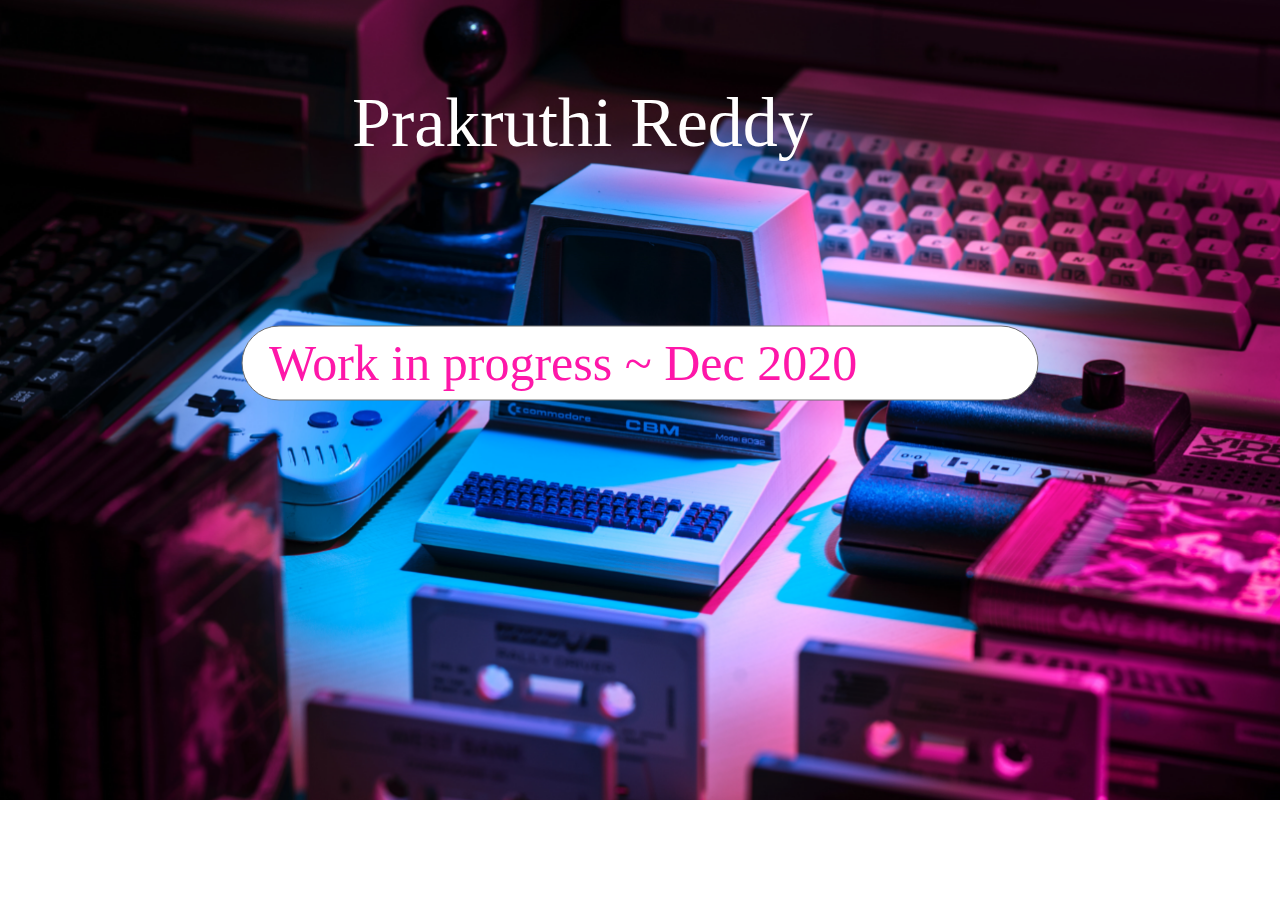
==== commit b3eb0245: "new website 2.0" ====
--- a/index.html
+++ b/index.html
@@ -4,7 +4,7 @@
 <meta charset="utf-8"/>
 <meta http-equiv="X-UA-Compatible" content="IE=edge"/>
 <meta name="viewport" content="width=device-width, initial-scale=1.0">
-<title>Web 1280 – 1</title>
+<title>Prakruthi</title>
 <style id="applicationStylesheet" type="text/css">
 	.mediaViewInfo {
 		--web-view-name: Web 1280 – 1;
@@ -23,8 +23,8 @@
 	}
 	#Web_1280__1 {
 		position: absolute;
-		width: 1366px;
-		height:  784px;
+		width: 1280px;
+		height: 800px;
 		background-color: rgba(255,255,255,1);
 		overflow: hidden;
 		--web-view-name: Web 1280 – 1;
@@ -34,25 +34,56 @@
 	}
 	#computer {
 		position: absolute;
-		width: 1337px;
-		height: 892px;
-		left: -28px;
-		top: -46px;
+		width: 1333px;
+		height: 889px;
+		left: -26px;
+		top: -44px;
 		overflow: visible;
 	}
 	#Prakruthi_Reddy {
-		left: 298px;
-		top: 85px;
+		left: 352px;
+		top: 83px;
 		position: absolute;
 		overflow: visible;
-		width: 686px;
+		width: 578px;
 		white-space: nowrap;
 		text-align: left;
 		font-family: Consolas;
 		font-style: normal;
-		font-weight: bold;
-		font-size: 83px;
-		color: rgba(255,255,255,1);
+		font-weight: normal;
+		font-size: 70px;
+		color: rgba(255,254,254,1);
+	}
+	#Rectangle_1 {
+		fill: rgba(255,255,255,1);
+		stroke: rgba(112,112,112,1);
+		stroke-width: 1px;
+		stroke-linejoin: miter;
+		stroke-linecap: butt;
+		stroke-miterlimit: 4;
+		shape-rendering: auto;
+	}
+	.Rectangle_1 {
+		position: absolute;
+		overflow: visible;
+		width: 796px;
+		height: 74px;
+		left: 242px;
+		top: 326px;
+	}
+	#Work_in_progress__Dec_2020 {
+		left: 269px;
+		top: 334px;
+		position: absolute;
+		overflow: visible;
+		width: 743px;
+		white-space: nowrap;
+		text-align: left;
+		font-family: Consolas;
+		font-style: normal;
+		font-weight: normal;
+		font-size: 50px;
+		color: rgba(254,23,169,1);
 	}
 </style>
 <script id="applicationScript">
@@ -2901,6 +2932,13 @@
 	<div id="Prakruthi_Reddy">
 		<span>Prakruthi Reddy</span>
 	</div>
+	<svg class="Rectangle_1">
+		<rect id="Rectangle_1" rx="37" ry="37" x="0" y="0" width="796" height="74">
+		</rect>
+	</svg>
+	<div id="Work_in_progress__Dec_2020">
+		<span>Work in progress ~ Dec 2020</span>
+	</div>
 </div>
 </body>
-</html>
+</html>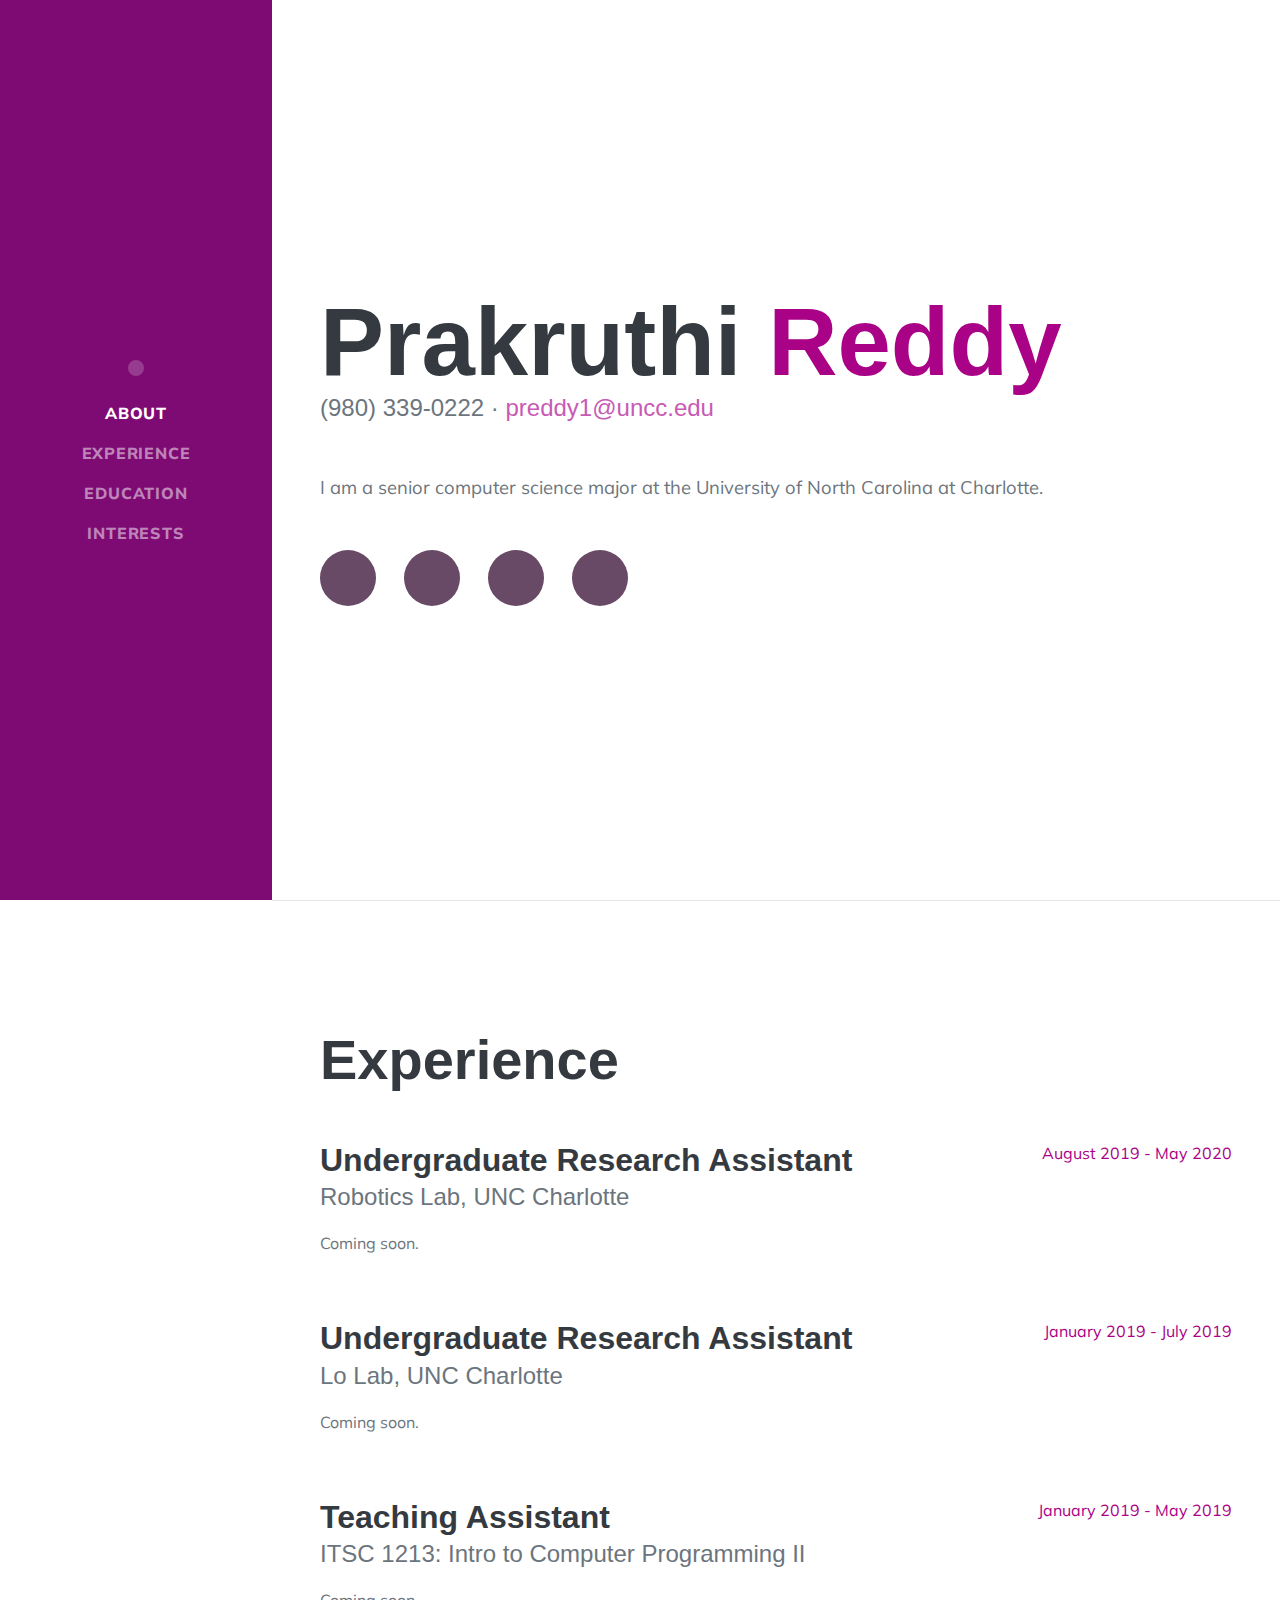
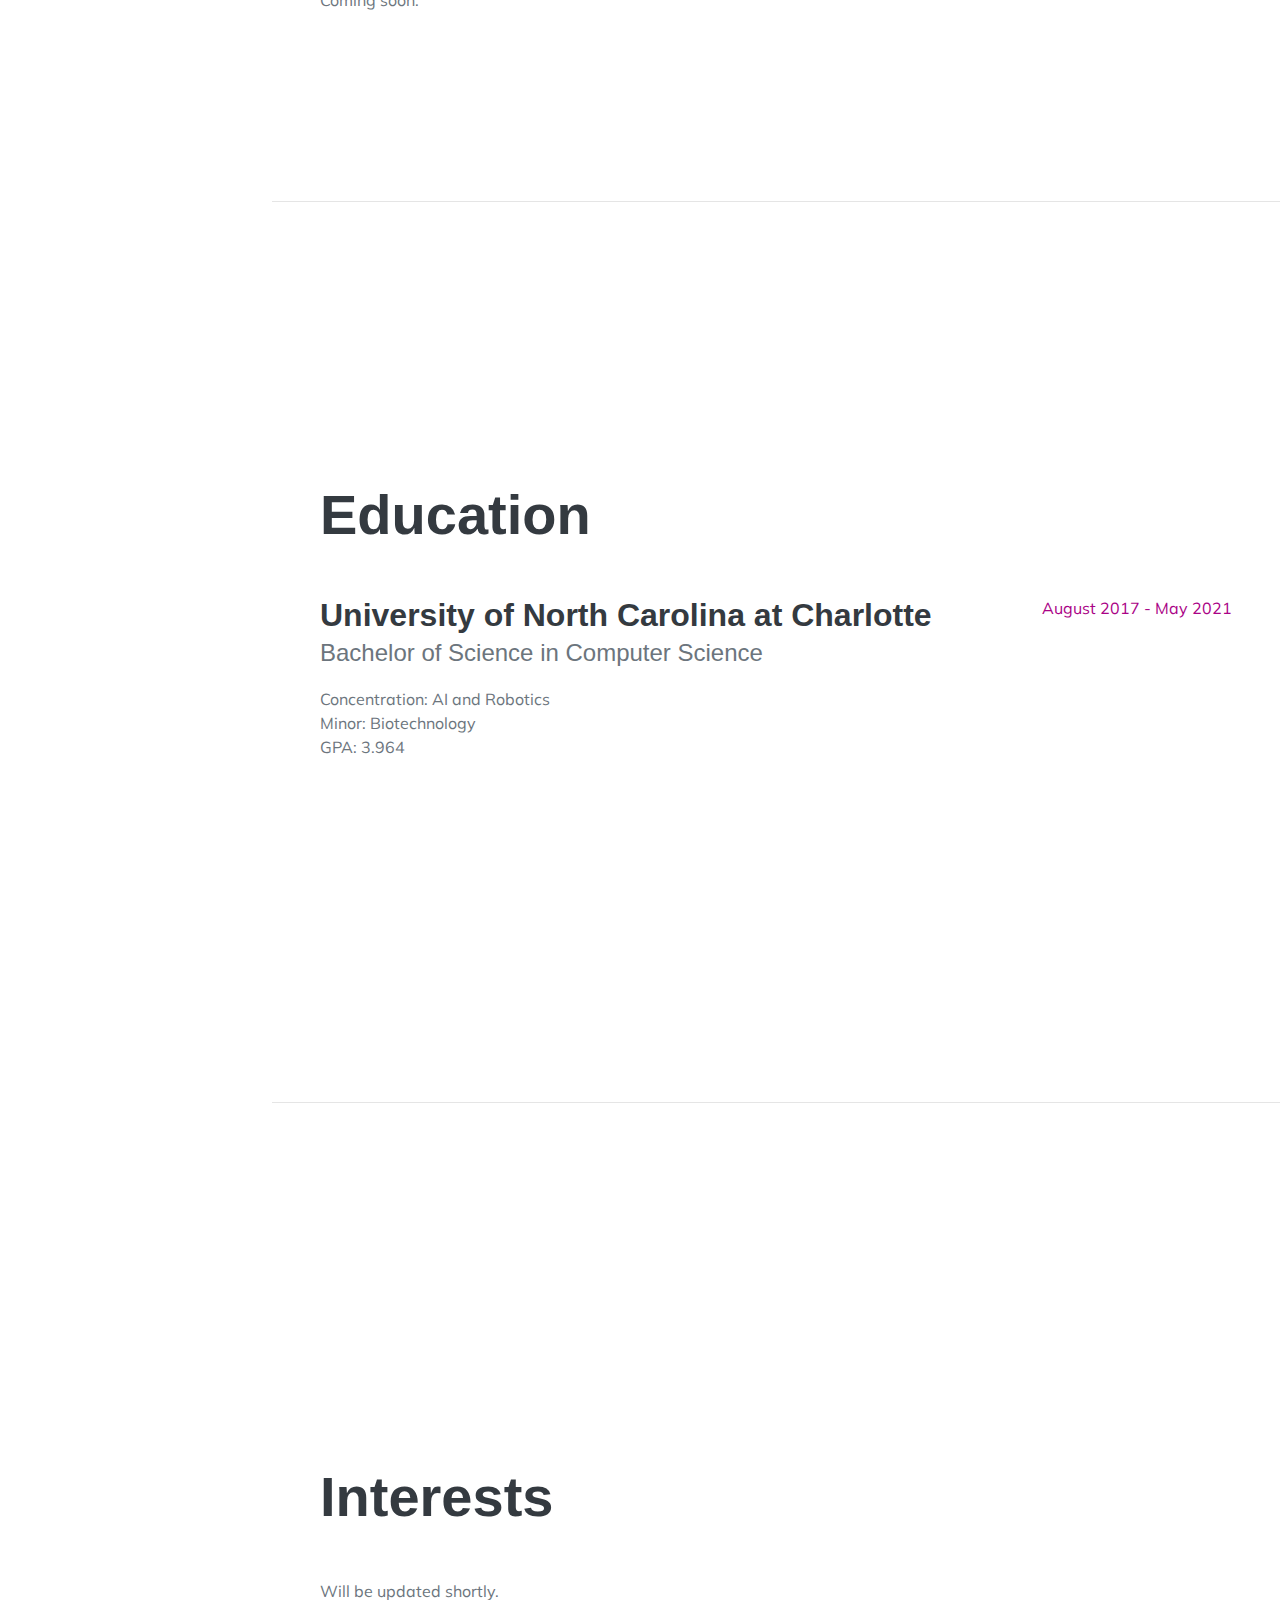
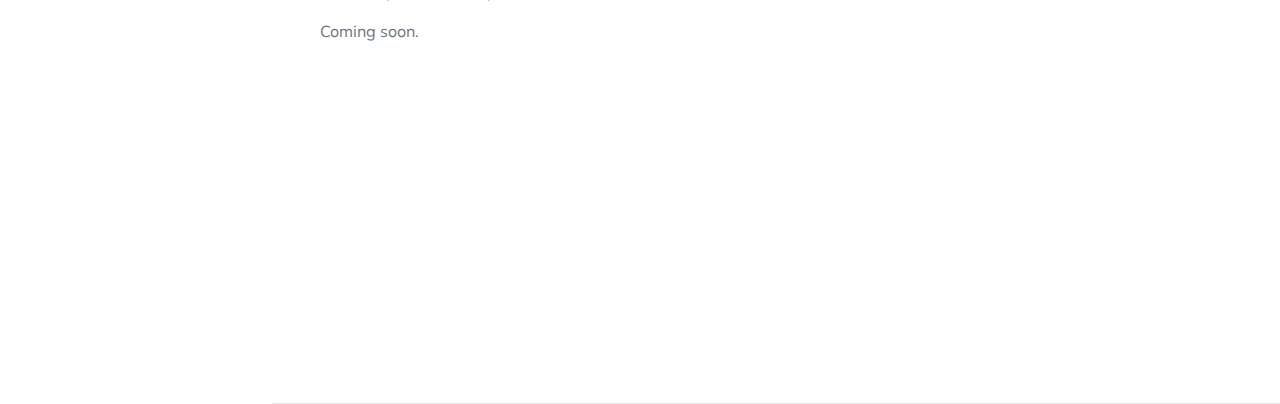
==== commit 8ec79002: "Add files via upload" ====
--- a/index.html
+++ b/index.html
@@ -1,2944 +1,124 @@
 <!DOCTYPE html>
-<html>
-<head>
-<meta charset="utf-8"/>
-<meta http-equiv="X-UA-Compatible" content="IE=edge"/>
-<meta name="viewport" content="width=device-width, initial-scale=1.0">
-<title>Prakruthi</title>
-<style id="applicationStylesheet" type="text/css">
-	.mediaViewInfo {
-		--web-view-name: Web 1280 – 1;
-		--web-view-id: Web_1280__1;
-		--web-scale-on-resize: true;
-		--web-enable-deep-linking: true;
-	}
-	:root {
-		--web-view-ids: Web_1280__1;
-	}
-	* {
-		margin: 0;
-		padding: 0;
-		box-sizing: border-box;
-		border: none;
-	}
-	#Web_1280__1 {
-		position: absolute;
-		width: 1280px;
-		height: 800px;
-		background-color: rgba(255,255,255,1);
-		overflow: hidden;
-		--web-view-name: Web 1280 – 1;
-		--web-view-id: Web_1280__1;
-		--web-scale-on-resize: true;
-		--web-enable-deep-linking: true;
-	}
-	#computer {
-		position: absolute;
-		width: 1333px;
-		height: 889px;
-		left: -26px;
-		top: -44px;
-		overflow: visible;
-	}
-	#Prakruthi_Reddy {
-		left: 352px;
-		top: 83px;
-		position: absolute;
-		overflow: visible;
-		width: 578px;
-		white-space: nowrap;
-		text-align: left;
-		font-family: Consolas;
-		font-style: normal;
-		font-weight: normal;
-		font-size: 70px;
-		color: rgba(255,254,254,1);
-	}
-	#Rectangle_1 {
-		fill: rgba(255,255,255,1);
-		stroke: rgba(112,112,112,1);
-		stroke-width: 1px;
-		stroke-linejoin: miter;
-		stroke-linecap: butt;
-		stroke-miterlimit: 4;
-		shape-rendering: auto;
-	}
-	.Rectangle_1 {
-		position: absolute;
-		overflow: visible;
-		width: 796px;
-		height: 74px;
-		left: 242px;
-		top: 326px;
-	}
-	#Work_in_progress__Dec_2020 {
-		left: 269px;
-		top: 334px;
-		position: absolute;
-		overflow: visible;
-		width: 743px;
-		white-space: nowrap;
-		text-align: left;
-		font-family: Consolas;
-		font-style: normal;
-		font-weight: normal;
-		font-size: 50px;
-		color: rgba(254,23,169,1);
-	}
-</style>
-<script id="applicationScript">
-///////////////////////////////////////
-// INITIALIZATION
-///////////////////////////////////////
-
-/**
- * Functionality for scaling, showing by media query, and navigation between multiple pages on a single page. 
- * Code subject to change.
- **/
-
-if (window.console==null) { window["console"] = { log : function() {} } }; // some browsers do not set console
-
-var Application = function() {
-	// event constants
-	this.prefix = "--web-";
-	this.NAVIGATION_CHANGE = "viewChange";
-	this.VIEW_NOT_FOUND = "viewNotFound";
-	this.VIEW_CHANGE = "viewChange";
-	this.VIEW_CHANGING = "viewChanging";
-	this.STATE_NOT_FOUND = "stateNotFound";
-	this.APPLICATION_COMPLETE = "applicationComplete";
-	this.APPLICATION_RESIZE = "applicationResize";
-	this.SIZE_STATE_NAME = "data-is-view-scaled";
-	this.STATE_NAME = this.prefix + "state";
-
-	this.lastTrigger = null;
-	this.lastView = null;
-	this.lastState = null;
-	this.lastOverlay = null;
-	this.currentView = null;
-	this.currentState = null;
-	this.currentOverlay = null;
-	this.currentQuery = {index: 0, rule: null, mediaText: null, id: null};
-	this.inclusionQuery = "(min-width: 0px)";
-	this.exclusionQuery = "none and (min-width: 99999px)";
-	this.LastModifiedDateLabelName = "LastModifiedDateLabel";
-	this.viewScaleSliderId = "ViewScaleSliderInput";
-	this.pageRefreshedName = "showPageRefreshedNotification";
-	this.applicationStylesheet = null;
-	this.mediaQueryDictionary = {};
-	this.viewsDictionary = {};
-	this.addedViews = [];
-	this.views = {};
-	this.viewIds = [];
-	this.viewQueries = {};
-	this.overlays = {};
-	this.overlayIds = [];
-	this.numberOfViews = 0;
-	this.verticalPadding = 0;
-	this.horizontalPadding = 0;
-	this.stateName = null;
-	this.viewScale = 1;
-	this.viewLeft = 0;
-	this.viewTop = 0;
-	this.horizontalScrollbarsNeeded = false;
-	this.verticalScrollbarsNeeded = false;
-
-	// view settings
-	this.showUpdateNotification = false;
-	this.showNavigationControls = false;
-	this.scaleViewsToFit = false;
-	this.scaleToFitOnDoubleClick = false;
-	this.actualSizeOnDoubleClick = false;
-	this.scaleViewsOnResize = false;
-	this.navigationOnKeypress = false;
-	this.showViewName = false;
-	this.enableDeepLinking = true;
-	this.refreshPageForChanges = false;
-	this.showRefreshNotifications = true;
-
-	// view controls
-	this.scaleViewSlider = null;
-	this.lastModifiedLabel = null;
-	this.supportsPopState = false; // window.history.pushState!=null;
-	this.initialized = false;
-
-	// refresh properties
-	this.refreshDuration = 250;
-	this.lastModifiedDate = null;
-	this.refreshRequest = null;
-	this.refreshInterval = null;
-	this.refreshContent = null;
-	this.refreshContentSize = null;
-	this.refreshCheckContent = false;
-	this.refreshCheckContentSize = false;
-
-	var self = this;
-
-	self.initialize = function(event) {
-		var view = self.getVisibleView();
-		var views = self.getVisibleViews();
-		if (view==null) view = self.getInitialView();
-		self.collectViews();
-		self.collectOverlays();
-		self.collectMediaQueries();
-
-		for (let index = 0; index < views.length; index++) {
-			var view = views[index];
-			self.setViewOptions(view);
-			self.setViewVariables(view);
-			self.centerView(view);
-		}
-
-		// sometimes the body size is 0 so we call this now and again later
-		if (self.initialized) {
-			window.addEventListener(self.NAVIGATION_CHANGE, self.viewChangeHandler);
-			window.addEventListener("keyup", self.keypressHandler);
-			window.addEventListener("keypress", self.keypressHandler);
-			window.addEventListener("resize", self.resizeHandler);
-			window.document.addEventListener("dblclick", self.doubleClickHandler);
-
-			if (self.supportsPopState) {
-				window.addEventListener('popstate', self.popStateHandler);
-			}
-			else {
-				window.addEventListener('hashchange', self.hashChangeHandler);
-			}
-
-			// we are ready to go
-			window.dispatchEvent(new Event(self.APPLICATION_COMPLETE));
-		}
-
-		if (self.initialized==false) {
-			if (self.enableDeepLinking) {
-				self.syncronizeViewToURL();
-			} 
-	
-			if (self.refreshPageForChanges) {
-				self.setupRefreshForChanges();
-			}
-	
-			self.initialized = true;
-		}
-		
-		if (self.scaleViewsToFit) {
-			self.viewScale = self.scaleViewToFit(view);
-			
-			if (self.viewScale<0) {
-				setTimeout(self.scaleViewToFit, 500, view);
-			}
-		}
-		else if (view) {
-			self.viewScale = self.getViewScaleValue(view);
-			self.centerView(view);
-			self.updateSliderValue(self.viewScale);
-		}
-		else {
-			// no view found
-		}
-	
-		if (self.showUpdateNotification) {
-			self.showNotification();
-		}
-
-		//"addEventListener" in window ? null : window.addEventListener = window.attachEvent;
-		//"addEventListener" in document ? null : document.addEventListener = document.attachEvent;
-	}
-
-
-	///////////////////////////////////////
-	// AUTO REFRESH 
-	///////////////////////////////////////
-
-	self.setupRefreshForChanges = function() {
-		self.refreshRequest = new XMLHttpRequest();
-
-		if (!self.refreshRequest) {
-			return false;
-		}
-
-		// get document start values immediately
-		self.requestRefreshUpdate();
-	}
-
-	/**
-	 * Attempt to check the last modified date by the headers 
-	 * or the last modified property from the byte array (experimental)
-	 **/
-	self.requestRefreshUpdate = function() {
-		var url = document.location.href;
-		var protocol = window.location.protocol;
-		var method;
-		
-		try {
-
-			if (self.refreshCheckContentSize) {
-				self.refreshRequest.open('HEAD', url, true);
-			}
-			else if (self.refreshCheckContent) {
-				self.refreshContent = document.documentElement.outerHTML;
-				self.refreshRequest.open('GET', url, true);
-				self.refreshRequest.responseType = "text";
-			}
-			else {
-
-				// get page last modified date for the first call to compare to later
-				if (self.lastModifiedDate==null) {
-
-					// File system does not send headers in FF so get blob if possible
-					if (protocol=="file:") {
-						self.refreshRequest.open("GET", url, true);
-						self.refreshRequest.responseType = "blob";
-					}
-					else {
-						self.refreshRequest.open("HEAD", url, true);
-						self.refreshRequest.responseType = "blob";
-					}
-
-					self.refreshRequest.onload = self.refreshOnLoadOnceHandler;
-
-					// In some browsers (Chrome & Safari) this error occurs at send: 
-					// 
-					// Chrome - Access to XMLHttpRequest at 'file:///index.html' from origin 'null' 
-					// has been blocked by CORS policy: 
-					// Cross origin requests are only supported for protocol schemes: 
-					// http, data, chrome, chrome-extension, https.
-					// 
-					// Safari - XMLHttpRequest cannot load file:///Users/user/Public/index.html. Cross origin requests are only supported for HTTP.
-					// 
-					// Solution is to run a local server, set local permissions or test in another browser
-					self.refreshRequest.send(null);
-
-					// In MS browsers the following behavior occurs possibly due to an AJAX call to check last modified date: 
-					// 
-					// DOM7011: The code on this page disabled back and forward caching.
-
-					// In Brave (Chrome) error when on the server
-					// index.js:221 HEAD https://www.example.com/ net::ERR_INSUFFICIENT_RESOURCES
-					// self.refreshRequest.send(null);
-
-				}
-				else {
-					self.refreshRequest = new XMLHttpRequest();
-					self.refreshRequest.onreadystatechange = self.refreshHandler;
-					self.refreshRequest.ontimeout = function() {
-						self.log("Couldn't find page to check for updates");
-					}
-					
-					var method;
-					if (protocol=="file:") {
-						method = "GET";
-					}
-					else {
-						method = "HEAD";
-					}
-
-					//refreshRequest.open('HEAD', url, true);
-					self.refreshRequest.open(method, url, true);
-					self.refreshRequest.responseType = "blob";
-					self.refreshRequest.send(null);
-				}
-			}
-		}
-		catch (error) {
-			self.log("Refresh failed for the following reason:")
-			self.log(error);
-		}
-	}
-
-	self.refreshHandler = function() {
-		var contentSize;
-
-		try {
-
-			if (self.refreshRequest.readyState === XMLHttpRequest.DONE) {
-				
-				if (self.refreshRequest.status === 2 || 
-					self.refreshRequest.status === 200) {
-					var pageChanged = false;
-
-					self.updateLastModifiedLabel();
-
-					if (self.refreshCheckContentSize) {
-						var lastModifiedHeader = self.refreshRequest.getResponseHeader("Last-Modified");
-						contentSize = self.refreshRequest.getResponseHeader("Content-Length");
-						//lastModifiedDate = refreshRequest.getResponseHeader("Last-Modified");
-						var headers = self.refreshRequest.getAllResponseHeaders();
-						var hasContentHeader = headers.indexOf("Content-Length")!=-1;
-						
-						if (hasContentHeader) {
-							contentSize = self.refreshRequest.getResponseHeader("Content-Length");
-
-							// size has not been set yet
-							if (self.refreshContentSize==null) {
-								self.refreshContentSize = contentSize;
-								// exit and let interval call this method again
-								return;
-							}
-
-							if (contentSize!=self.refreshContentSize) {
-								pageChanged = true;
-							}
-						}
-					}
-					else if (self.refreshCheckContent) {
-
-						if (self.refreshRequest.responseText!=self.refreshContent) {
-							pageChanged = true;
-						}
-					}
-					else {
-						lastModifiedHeader = self.getLastModified(self.refreshRequest);
-
-						if (self.lastModifiedDate!=lastModifiedHeader) {
-							self.log("lastModifiedDate:" + self.lastModifiedDate + ",lastModifiedHeader:" +lastModifiedHeader);
-							pageChanged = true;
-						}
-
-					}
-
-					
-					if (pageChanged) {
-						clearInterval(self.refreshInterval);
-						self.refreshUpdatedPage();
-						return;
-					}
-
-				}
-				else {
-					self.log('There was a problem with the request.');
-				}
-
-			}
-		}
-		catch( error ) {
-			//console.log('Caught Exception: ' + error);
-		}
-	}
-
-	self.refreshOnLoadOnceHandler = function(event) {
-
-		// get the last modified date
-		if (self.refreshRequest.response) {
-			self.lastModifiedDate = self.getLastModified(self.refreshRequest);
-
-			if (self.lastModifiedDate!=null) {
-
-				if (self.refreshInterval==null) {
-					self.refreshInterval = setInterval(self.requestRefreshUpdate, self.refreshDuration);
-				}
-			}
-			else {
-				self.log("Could not get last modified date from the server");
-			}
-		}
-	}
-
-	self.refreshUpdatedPage = function() {
-		if (self.showRefreshNotifications) {
-			var date = new Date().setTime((new Date().getTime()+10000));
-			document.cookie = encodeURIComponent(self.pageRefreshedName) + "=true" + "; max-age=6000;" + " path=/";
-		}
-
-		document.location.reload(true);
-	}
-
-	self.showNotification = function(duration) {
-		var notificationID = self.pageRefreshedName+"ID";
-		var notification = document.getElementById(notificationID);
-		if (duration==null) duration = 4000;
-
-		if (notification!=null) {return;}
-
-		notification = document.createElement("div");
-		notification.id = notificationID;
-		notification.textContent = "PAGE UPDATED";
-		var styleRule = ""
-		styleRule = "position: fixed; padding: 7px 16px 6px 16px; font-family: Arial, sans-serif; font-size: 10px; font-weight: bold; left: 50%;";
-		styleRule += "top: 20px; background-color: rgba(0,0,0,.5); border-radius: 12px; color:rgb(235, 235, 235); transition: all 2s linear;";
-		styleRule += "transform: translateX(-50%); letter-spacing: .5px; filter: drop-shadow(2px 2px 6px rgba(0, 0, 0, .1))";
-		notification.setAttribute("style", styleRule);
-
-		notification.className= "PageRefreshedClass";
-		
-		document.body.appendChild(notification);
-
-		setTimeout(function() {
-			notification.style.opacity = "0";
-			notification.style.filter = "drop-shadow( 0px 0px 0px rgba(0,0,0, .5))";
-			setTimeout(function() {
-				notification.parentNode.removeChild(notification);
-			}, duration)
-		}, duration);
-
-		document.cookie = encodeURIComponent(self.pageRefreshedName) + "=; max-age=1; path=/";
-	}
-
-	/**
-	 * Get the last modified date from the header 
-	 * or file object after request has been received
-	 **/
-	self.getLastModified = function(request) {
-		var date;
-
-		// file protocol - FILE object with last modified property
-		if (request.response && request.response.lastModified) {
-			date = request.response.lastModified;
-		}
-		
-		// http protocol - check headers
-		if (date==null) {
-			date = request.getResponseHeader("Last-Modified");
-		}
-
-		return date;
-	}
-
-	self.updateLastModifiedLabel = function() {
-		var labelValue = "";
-		
-		if (self.lastModifiedLabel==null) {
-			self.lastModifiedLabel = document.getElementById("LastModifiedLabel");
-		}
-
-		if (self.lastModifiedLabel) {
-			var seconds = parseInt(((new Date().getTime() - Date.parse(document.lastModified)) / 1000 / 60) * 100 + "");
-			var minutes = 0;
-			var hours = 0;
-
-			if (seconds < 60) {
-				seconds = Math.floor(seconds/10)*10;
-				labelValue = seconds + " seconds";
-			}
-			else {
-				minutes = parseInt((seconds/60) + "");
-
-				if (minutes>60) {
-					hours = parseInt((seconds/60/60) +"");
-					labelValue += hours==1 ? " hour" : " hours";
-				}
-				else {
-					labelValue = minutes+"";
-					labelValue += minutes==1 ? " minute" : " minutes";
-				}
-			}
-			
-			if (seconds<10) {
-				labelValue = "Updated now";
-			}
-			else {
-				labelValue = "Updated " + labelValue + " ago";
-			}
-
-			if (self.lastModifiedLabel.firstElementChild) {
-				self.lastModifiedLabel.firstElementChild.textContent = labelValue;
-
-			}
-			else if ("textContent" in self.lastModifiedLabel) {
-				self.lastModifiedLabel.textContent = labelValue;
-			}
-		}
-	}
-
-	self.getShortString = function(string, length) {
-		if (length==null) length = 30;
-		string = string!=null ? string.substr(0, length).replace(/\n/g, "") : "[String is null]";
-		return string;
-	}
-
-	self.getShortNumber = function(value, places) {
-		if (places==null || places<1) places = 4;
-		value = Math.round(value * Math.pow(10,places)) / Math.pow(10, places);
-		return value;
-	}
-
-	///////////////////////////////////////
-	// NAVIGATION CONTROLS
-	///////////////////////////////////////
-
-	self.updateViewLabel = function() {
-		var viewNavigationLabel = document.getElementById("ViewNavigationLabel");
-		var view = self.getVisibleView();
-		var viewIndex = view ? self.getViewIndex(view) : -1;
-		var viewName = view ? self.getViewPreferenceValue(view, self.prefix + "view-name") : null;
-		var viewId = view ? view.id : null;
-
-		if (viewNavigationLabel && view) {
-			if (viewName && viewName.indexOf('"')!=-1) {
-				viewName = viewName.replace(/"/g, "");
-			}
-
-			if (self.showViewName) {
-				viewNavigationLabel.textContent = viewName;
-				self.setTooltip(viewNavigationLabel, viewIndex + 1 + " of " + self.numberOfViews);
-			}
-			else {
-				viewNavigationLabel.textContent = viewIndex + 1 + " of " + self.numberOfViews;
-				self.setTooltip(viewNavigationLabel, viewName);
-			}
-
-		}
-	}
-
-	self.updateURL = function(view) {
-		view = view == null ? self.getVisibleView() : view;
-		var viewId = view ? view.id : null
-		var viewFragment = view ? "#"+ viewId : null;
-
-		if (viewId && self.viewIds.length>1 && self.enableDeepLinking) {
-
-			if (self.supportsPopState==false) {
-				self.setFragment(viewId);
-			}
-			else {
-				if (viewFragment!=window.location.hash) {
-
-					if (window.location.hash==null) {
-						window.history.replaceState({name:viewId}, null, viewFragment);
-					}
-					else {
-						window.history.pushState({name:viewId}, null, viewFragment);
-					}
-				}
-			}
-		}
-	}
-
-	self.updateURLState = function(view, stateName) {
-		stateName = view && (stateName=="" || stateName==null) ? self.getStateNameByViewId(view.id) : stateName;
-
-		if (self.supportsPopState==false) {
-			self.setFragment(stateName);
-		}
-		else {
-			if (stateName!=window.location.hash) {
-
-				if (window.location.hash==null) {
-					window.history.replaceState({name:view.viewId}, null, stateName);
-				}
-				else {
-					window.history.pushState({name:view.viewId}, null, stateName);
-				}
-			}
-		}
-	}
-
-	self.setFragment = function(value) {
-		window.location.hash = "#" + value;
-	}
-
-	self.setTooltip = function(element, value) {
-		// setting the tooltip in edge causes a page crash on hover
-		if (/Edge/.test(navigator.userAgent)) { return; }
-
-		if ("title" in element) {
-			element.title = value;
-		}
-	}
-
-	self.getStylesheetRules = function(styleSheet) {
-		try {
-			if (styleSheet) return styleSheet.cssRules || styleSheet.rules;
-	
-			return document.styleSheets[0]["cssRules"] || document.styleSheets[0]["rules"];
-		}
-		catch (error) {
-			// ERRORS:
-			// SecurityError: The operation is insecure.
-			// Errors happen when script loads before stylesheet or loading an external css locally
-
-			// InvalidAccessError: A parameter or an operation is not supported by the underlying object
-			// Place script after stylesheet
-
-			console.log(error);
-			if (error.toString().indexOf("The operation is insecure")!=-1) {
-				console.log("Load the stylesheet before the script or load the stylesheet inline until it can be loaded on a server")
-			}
-			return [];
-		}
-	}
-
-	/**
-	 * If single page application hide all of the views. 
-	 * @param {Number} selectedIndex if provided shows the view at index provided
-	 **/
-	self.hideViews = function(selectedIndex, animation) {
-		var rules = self.getStylesheetRules();
-		var queryIndex = 0;
-		var numberOfRules = rules!=null ? rules.length : 0;
-
-		// loop through rules and hide media queries except selected
-		for (var i=0;i<numberOfRules;i++) {
-			var rule = rules[i];
-
-			if (rule.media!=null) {
-
-				if (queryIndex==selectedIndex) {
-					self.currentQuery.mediaText = rule.conditionText;
-					self.currentQuery.index = selectedIndex;
-					self.currentQuery.rule = rule;
-					self.enableMediaQuery(rule);
-				}
-				else {
-					if (animation) {
-						self.fadeOut(rule)
-					}
-					else {
-						self.disableMediaQuery(rule);
-					}
-				}
-				
-				queryIndex++;
-			}
-		}
-
-		self.numberOfViews = queryIndex;
-		self.updateViewLabel();
-		self.updateURL();
-
-		self.dispatchViewChange();
-
-		var view = self.getVisibleView();
-		var viewIndex = view ? self.getViewIndex(view) : -1;
-
-		return viewIndex==selectedIndex ? view : null;
-	}
-
-	/**
-	 * Hide view
-	 * @param {Object} view element to hide
-	 **/
-	self.hideView = function(view) {
-		var rule = view ? self.mediaQueryDictionary[view.id] : null;
-
-		if (rule) {
-			self.disableMediaQuery(rule);
-		}
-	}
-
-	/**
-	 * Hide overlay
-	 * @param {Object} overlay element to hide
-	 **/
-	self.hideOverlay = function(overlay) {
-		var rule = overlay ? self.mediaQueryDictionary[overlay.id] : null;
-
-		if (rule) {
-			self.disableMediaQuery(rule);
-
-			//if (self.showByMediaQuery) {
-				overlay.style.display = "none";
-			//}
-		}
-	}
-
-	/**
-	 * Show the view by media query. Does not hide current views
-	 * Sets view options by default
-	 * @param {Object} view element to show
-	 * @param {Boolean} setViewOptions sets view options if null or true
-	 */
-	self.showViewByMediaQuery = function(view, setViewOptions) {
-		var id = view ? view.id : null;
-		var query = id ? self.mediaQueryDictionary[id] : null;
-		var isOverlay = view ? self.isOverlay(view) : false;
-		setViewOptions = setViewOptions==null ? true : setViewOptions;
-
-		if (query) {
-			self.enableMediaQuery(query);
-
-			if (isOverlay && view && setViewOptions) {
-				self.setViewVariables(null, view);
-			}
-			else {
-				if (view && setViewOptions) self.setViewOptions(view);
-				if (view && setViewOptions) self.setViewVariables(view);
-			}
-		}
-	}
-
-	/**
-	 * Show the view. Does not hide current views
-	 */
-	self.showView = function(view, setViewOptions) {
-		var id = view ? view.id : null;
-		var query = id ? self.mediaQueryDictionary[id] : null;
-		var display = null;
-		setViewOptions = setViewOptions==null ? true : setViewOptions;
-
-		if (query) {
-			self.enableMediaQuery(query);
-			if (view==null) view =self.getVisibleView();
-			if (view && setViewOptions) self.setViewOptions(view);
-		}
-		else if (id) {
-			display = window.getComputedStyle(view).getPropertyValue("display");
-			if (display=="" || display=="none") {
-				view.style.display = "block";
-			}
-		}
-
-		if (view) {
-			if (self.currentView!=null) {
-				self.lastView = self.currentView;
-			}
-
-			self.currentView = view;
-		}
-	}
-
-	self.showViewById = function(id, setViewOptions) {
-		var view = id ? self.getViewById(id) : null;
-
-		if (view) {
-			self.showView(view);
-			return;
-		}
-
-		self.log("View not found '" + id + "'");
-	}
-
-	self.getElementView = function(element) {
-		var view = element;
-		var viewFound = false;
-
-		while (viewFound==false || view==null) {
-			if (view && self.viewsDictionary[view.id]) {
-				return view;
-			}
-			view = view.parentNode;
-		}
-	}
-
-	/**
-	 * Show overlay over view
-	 * @param {Event | HTMLElement} event event or html element with styles applied
-	 * @param {String} id id of view or view reference
-	 * @param {Number} x x location
-	 * @param {Number} y y location
-	 */
-	self.showOverlay = function(event, id, x, y) {
-		var overlay = id && typeof id === 'string' ? self.getViewById(id) : id ? id : null;
-		var query = overlay ? self.mediaQueryDictionary[overlay.id] : null;
-		var centerHorizontally = false;
-		var centerVertically = false;
-		var anchorLeft = false;
-		var anchorTop = false;
-		var anchorRight = false;
-		var anchorBottom = false;
-		var display = null;
-		var reparent = true;
-		var view = null;
-		
-		if (overlay==null || overlay==false) {
-			self.log("Overlay not found, '"+ id + "'");
-			return;
-		}
-
-		// get enter animation - event target must have css variables declared
-		if (event) {
-			var button = event.currentTarget || event; // can be event or htmlelement
-			var buttonComputedStyles = getComputedStyle(button);
-			var actionTargetValue = buttonComputedStyles.getPropertyValue(self.prefix+"action-target").trim();
-			var animation = buttonComputedStyles.getPropertyValue(self.prefix+"animation").trim();
-			var isAnimated = animation!="";
-			var targetType = buttonComputedStyles.getPropertyValue(self.prefix+"action-type").trim();
-			var actionTarget = self.application ? null : self.getElement(actionTargetValue);
-			var actionTargetStyles = actionTarget ? actionTarget.style : null;
-
-			if (actionTargetStyles) {
-				actionTargetStyles.setProperty("animation", animation);
-			}
-
-			if ("stopImmediatePropagation" in event) {
-				event.stopImmediatePropagation();
-			}
-		}
-		
-		if (self.application==false || targetType=="page") {
-			document.location.href = "./" + actionTargetValue;
-			return;
-		}
-
-		// remove any current overlays
-		if (self.currentOverlay) {
-
-			// act as switch if same button
-			if (self.currentOverlay==actionTarget || self.currentOverlay==null) {
-				if (self.lastTrigger==button) {
-					self.removeOverlay(isAnimated);
-					return;
-				}
-			}
-			else {
-				self.removeOverlay(isAnimated);
-			}
-		}
-
-		if (reparent) {
-			view = self.getElementView(button);
-			if (view) {
-				view.appendChild(overlay);
-			}
-		}
-
-		if (query) {
-			//self.setElementAnimation(overlay, null);
-			//overlay.style.animation = animation;
-			self.enableMediaQuery(query);
-			
-			var display = overlay && overlay.style.display;
-			
-			if (overlay && display=="" || display=="none") {
-				overlay.style.display = "block";
-				//self.setViewOptions(overlay);
-			}
-
-			// add animation defined in event target style declaration
-			if (animation && self.supportAnimations) {
-				self.fadeIn(overlay, false, animation);
-			}
-		}
-		else if (id) {
-
-			display = window.getComputedStyle(overlay).getPropertyValue("display");
-
-			if (display=="" || display=="none") {
-				overlay.style.display = "block";
-			}
-
-			// add animation defined in event target style declaration
-			if (animation && self.supportAnimations) {
-				self.fadeIn(overlay, false, animation);
-			}
-		}
-
-		// do not set x or y position if centering
-		var horizontal = self.prefix + "center-horizontally";
-		var vertical = self.prefix + "center-vertically";
-		var style = overlay.style;
-		var transform = [];
-
-		centerHorizontally = self.getIsStyleDefined(id, horizontal) ? self.getViewPreferenceBoolean(overlay, horizontal) : false;
-		centerVertically = self.getIsStyleDefined(id, vertical) ? self.getViewPreferenceBoolean(overlay, vertical) : false;
-		anchorLeft = self.getIsStyleDefined(id, "left");
-		anchorRight = self.getIsStyleDefined(id, "right");
-		anchorTop = self.getIsStyleDefined(id, "top");
-		anchorBottom = self.getIsStyleDefined(id, "bottom");
-
-		
-		if (self.viewsDictionary[overlay.id] && self.viewsDictionary[overlay.id].styleDeclaration) {
-			style = self.viewsDictionary[overlay.id].styleDeclaration.style;
-		}
-		
-		if (centerHorizontally) {
-			style.left = "50%";
-			style.transformOrigin = "0 0";
-			transform.push("translateX(-50%)");
-		}
-		else if (anchorRight && anchorLeft) {
-			style.left = x + "px";
-		}
-		else if (anchorRight) {
-			//style.right = x + "px";
-		}
-		else {
-			style.left = x + "px";
-		}
-		
-		if (centerVertically) {
-			style.top = "50%";
-			transform.push("translateY(-50%)");
-			style.transformOrigin = "0 0";
-		}
-		else if (anchorTop && anchorBottom) {
-			style.top = y + "px";
-		}
-		else if (anchorBottom) {
-			//style.bottom = y + "px";
-		}
-		else {
-			style.top = y + "px";
-		}
-
-		if (transform.length) {
-			style.transform = transform.join(" ");
-		}
-
-		self.currentOverlay = overlay;
-		self.lastTrigger = button;
-	}
-
-	self.goBack = function() {
-		if (self.currentOverlay) {
-			self.removeOverlay();
-		}
-		else if (self.lastView) {
-			self.goToView(self.lastView.id);
-		}
-	}
-
-	self.removeOverlay = function(animate) {
-		var overlay = self.currentOverlay;
-		animate = animate===false ? false : true;
-
-		if (overlay) {
-			var style = overlay.style;
-			
-			if (style.animation && self.supportAnimations && animate) {
-				self.reverseAnimation(overlay, true);
-
-				var duration = self.getAnimationDuration(style.animation, true);
-		
-				setTimeout(function() {
-					self.setElementAnimation(overlay, null);
-					self.hideOverlay(overlay);
-					self.currentOverlay = null;
-				}, duration);
-			}
-			else {
-				self.setElementAnimation(overlay, null);
-				self.hideOverlay(overlay);
-				self.currentOverlay = null;
-			}
-		}
-	}
-
-	/**
-	 * Reverse the animation and hide after
-	 * @param {Object} target element with animation
-	 * @param {Boolean} hide hide after animation ends
-	 */
-	self.reverseAnimation = function(target, hide) {
-		var lastAnimation = null;
-		var style = target.style;
-
-		style.animationPlayState = "paused";
-		lastAnimation = style.animation;
-		style.animation = null;
-		style.animationPlayState = "paused";
-
-		if (hide) {
-			//target.addEventListener("animationend", self.animationEndHideHandler);
-	
-			var duration = self.getAnimationDuration(lastAnimation, true);
-			var isOverlay = self.isOverlay(target);
-	
-			setTimeout(function() {
-				self.setElementAnimation(target, null);
-
-				if (isOverlay) {
-					self.hideOverlay(target);
-				}
-				else {
-					self.hideView(target);
-				}
-			}, duration);
-		}
-
-		setTimeout(function() {
-			style.animation = lastAnimation;
-			style.animationPlayState = "paused";
-			style.animationDirection = "reverse";
-			style.animationPlayState = "running";
-		}, 30);
-	}
-
-	self.animationEndHandler = function(event) {
-		var target = event.currentTarget;
-		self.dispatchEvent(new Event(event.type));
-	}
-
-	self.isOverlay = function(view) {
-		var result = view ? self.getViewPreferenceBoolean(view, self.prefix + "is-overlay") : false;
-
-		return result;
-	}
-
-	self.animationEndHideHandler = function(event) {
-		var target = event.currentTarget;
-		self.setViewVariables(null, target);
-		self.hideView(target);
-		target.removeEventListener("animationend", self.animationEndHideHandler);
-	}
-
-	self.animationEndShowHandler = function(event) {
-		var target = event.currentTarget;
-		target.removeEventListener("animationend", self.animationEndShowHandler);
-	}
-
-	self.setViewOptions = function(view) {
-
-		if (view) {
-			self.minimumScale = self.getViewPreferenceValue(view, self.prefix + "minimum-scale");
-			self.maximumScale = self.getViewPreferenceValue(view, self.prefix + "maximum-scale");
-			self.scaleViewsToFit = self.getViewPreferenceBoolean(view, self.prefix + "scale-to-fit");
-			self.scaleToFitType = self.getViewPreferenceValue(view, self.prefix + "scale-to-fit-type");
-			self.scaleToFitOnDoubleClick = self.getViewPreferenceBoolean(view, self.prefix + "scale-on-double-click");
-			self.actualSizeOnDoubleClick = self.getViewPreferenceBoolean(view, self.prefix + "actual-size-on-double-click");
-			self.scaleViewsOnResize = self.getViewPreferenceBoolean(view, self.prefix + "scale-on-resize");
-			self.enableScaleUp = self.getViewPreferenceBoolean(view, self.prefix + "enable-scale-up");
-			self.centerHorizontally = self.getViewPreferenceBoolean(view, self.prefix + "center-horizontally");
-			self.centerVertically = self.getViewPreferenceBoolean(view, self.prefix + "center-vertically");
-			self.navigationOnKeypress = self.getViewPreferenceBoolean(view, self.prefix + "navigate-on-keypress");
-			self.showViewName = self.getViewPreferenceBoolean(view, self.prefix + "show-view-name");
-			self.refreshPageForChanges = self.getViewPreferenceBoolean(view, self.prefix + "refresh-for-changes");
-			self.refreshPageForChangesInterval = self.getViewPreferenceValue(view, self.prefix + "refresh-interval");
-			self.showNavigationControls = self.getViewPreferenceBoolean(view, self.prefix + "show-navigation-controls");
-			self.scaleViewSlider = self.getViewPreferenceBoolean(view, self.prefix + "show-scale-controls");
-			self.enableDeepLinking = self.getViewPreferenceBoolean(view, self.prefix + "enable-deep-linking");
-			self.singlePageApplication = self.getViewPreferenceBoolean(view, self.prefix + "application");
-			self.showByMediaQuery = self.getViewPreferenceBoolean(view, self.prefix + "show-by-media-query");
-			self.showUpdateNotification = document.cookie!="" ? document.cookie.indexOf(self.pageRefreshedName)!=-1 : false;
-			self.imageComparisonDuration = self.getViewPreferenceValue(view, self.prefix + "image-comparison-duration");
-			self.supportAnimations = self.getViewPreferenceBoolean(view, self.prefix + "enable-animations", true);
-
-			if (self.scaleViewsToFit) {
-				var newScaleValue = self.scaleViewToFit(view);
-				
-				if (newScaleValue<0) {
-					setTimeout(self.scaleViewToFit, 500, view);
-				}
-			}
-			else {
-				self.viewScale = self.getViewScaleValue(view);
-				self.viewToFitWidthScale = self.getViewFitToViewportWidthScale(view, self.enableScaleUp)
-				self.viewToFitHeightScale = self.getViewFitToViewportScale(view, self.enableScaleUp);
-				self.updateSliderValue(self.viewScale);
-			}
-
-			if (self.imageComparisonDuration!=null) {
-				// todo
-			}
-
-			if (self.refreshPageForChangesInterval!=null) {
-				self.refreshDuration = Number(self.refreshPageForChangesInterval);
-			}
-		}
-	}
-
-	self.previousView = function(event) {
-		var rules = self.getStylesheetRules();
-		var view = self.getVisibleView()
-		var index = view ? self.getViewIndex(view) : -1;
-		var prevQueryIndex = index!=-1 ? index-1 : self.currentQuery.index-1;
-		var queryIndex = 0;
-		var numberOfRules = rules!=null ? rules.length : 0;
-
-		if (event) {
-			event.stopImmediatePropagation();
-		}
-
-		if (prevQueryIndex<0) {
-			return;
-		}
-
-		// loop through rules and hide media queries except selected
-		for (var i=0;i<numberOfRules;i++) {
-			var rule = rules[i];
-			
-			if (rule.media!=null) {
-
-				if (queryIndex==prevQueryIndex) {
-					self.currentQuery.mediaText = rule.conditionText;
-					self.currentQuery.index = prevQueryIndex;
-					self.currentQuery.rule = rule;
-					self.enableMediaQuery(rule);
-					self.updateViewLabel();
-					self.updateURL();
-					self.dispatchViewChange();
-				}
-				else {
-					self.disableMediaQuery(rule);
-				}
-
-				queryIndex++;
-			}
-		}
-	}
-
-	self.nextView = function(event) {
-		var rules = self.getStylesheetRules();
-		var view = self.getVisibleView();
-		var index = view ? self.getViewIndex(view) : -1;
-		var nextQueryIndex = index!=-1 ? index+1 : self.currentQuery.index+1;
-		var queryIndex = 0;
-		var numberOfRules = rules!=null ? rules.length : 0;
-		var numberOfMediaQueries = self.getNumberOfMediaRules();
-
-		if (event) {
-			event.stopImmediatePropagation();
-		}
-
-		if (nextQueryIndex>=numberOfMediaQueries) {
-			return;
-		}
-
-		// loop through rules and hide media queries except selected
-		for (var i=0;i<numberOfRules;i++) {
-			var rule = rules[i];
-			
-			if (rule.media!=null) {
-
-				if (queryIndex==nextQueryIndex) {
-					self.currentQuery.mediaText = rule.conditionText;
-					self.currentQuery.index = nextQueryIndex;
-					self.currentQuery.rule = rule;
-					self.enableMediaQuery(rule);
-					self.updateViewLabel();
-					self.updateURL();
-					self.dispatchViewChange();
-				}
-				else {
-					self.disableMediaQuery(rule);
-				}
-
-				queryIndex++;
-			}
-		}
-	}
-
-	/**
-	 * Enables a view via media query
-	 */
-	self.enableMediaQuery = function(rule) {
-
-		try {
-			rule.media.mediaText = self.inclusionQuery;
-		}
-		catch(error) {
-			//self.log(error);
-			rule.conditionText = self.inclusionQuery;
-		}
-	}
-
-	self.disableMediaQuery = function(rule) {
-
-		try {
-			rule.media.mediaText = self.exclusionQuery;
-		}
-		catch(error) {
-			rule.conditionText = self.exclusionQuery;
-		}
-	}
-
-	self.dispatchViewChange = function() {
-		try {
-			var event = new Event(self.NAVIGATION_CHANGE);
-			window.dispatchEvent(event);
-		}
-		catch (error) {
-			// In IE 11: Object doesn't support this action
-		}
-	}
-
-	self.getNumberOfMediaRules = function() {
-		var rules = self.getStylesheetRules();
-		var numberOfRules = rules ? rules.length : 0;
-		var numberOfQueries = 0;
-
-		for (var i=0;i<numberOfRules;i++) {
-			if (rules[i].media!=null) { numberOfQueries++; }
-		}
-		
-		return numberOfQueries;
-	}
-
-	/////////////////////////////////////////
-	// VIEW SCALE 
-	/////////////////////////////////////////
-
-	self.sliderChangeHandler = function(event) {
-		var value = self.getShortNumber(event.currentTarget.value/100);
-		var view = self.getVisibleView();
-		self.setViewScaleValue(view, false, value, true);
-	}
-
-	self.updateSliderValue = function(scale) {
-		var slider = document.getElementById(self.viewScaleSliderId);
-		var tooltip = parseInt(scale * 100 + "") + "%";
-		var inputType;
-		var inputValue;
-		
-		if (slider) {
-			inputValue = self.getShortNumber(scale * 100);
-			if (inputValue!=slider["value"]) {
-				slider["value"] = inputValue;
-			}
-			inputType = slider.getAttributeNS(null, "type");
-
-			if (inputType!="range") {
-				// input range is not supported
-				slider.style.display = "none";
-			}
-
-			self.setTooltip(slider, tooltip);
-		}
-	}
-
-	self.viewChangeHandler = function(event) {
-		var view = self.getVisibleView();
-		var matrix = view ? getComputedStyle(view).transform : null;
-		
-		if (matrix) {
-			self.viewScale = self.getViewScaleValue(view);
-			
-			var scaleNeededToFit = self.getViewFitToViewportScale(view);
-			var isViewLargerThanViewport = scaleNeededToFit<1;
-			
-			// scale large view to fit if scale to fit is enabled
-			if (self.scaleViewsToFit) {
-				self.scaleViewToFit(view);
-			}
-			else {
-				self.updateSliderValue(self.viewScale);
-			}
-		}
-	}
-
-	self.getViewScaleValue = function(view) {
-		var matrix = getComputedStyle(view).transform;
-
-		if (matrix) {
-			var matrixArray = matrix.replace("matrix(", "").split(",");
-			var scaleX = parseFloat(matrixArray[0]);
-			var scaleY = parseFloat(matrixArray[3]);
-			var scale = Math.min(scaleX, scaleY);
-		}
-
-		return scale;
-	}
-
-	/**
-	 * Scales view to scale. 
-	 * @param {Object} view view to scale. views are in views array
-	 * @param {Boolean} scaleToFit set to true to scale to fit. set false to use desired scale value
-	 * @param {Number} desiredScale scale to define. not used if scale to fit is false
-	 * @param {Boolean} isSliderChange indicates if slider is callee
-	 */
-	self.setViewScaleValue = function(view, scaleToFit, desiredScale, isSliderChange) {
-		var enableScaleUp = self.enableScaleUp;
-		var scaleToFitType = self.scaleToFitType;
-		var minimumScale = self.minimumScale;
-		var maximumScale = self.maximumScale;
-		var hasMinimumScale = !isNaN(minimumScale) && minimumScale!="";
-		var hasMaximumScale = !isNaN(maximumScale) && maximumScale!="";
-		var scaleNeededToFit = self.getViewFitToViewportScale(view, enableScaleUp);
-		var scaleNeededToFitWidth = self.getViewFitToViewportWidthScale(view, enableScaleUp);
-		var scaleNeededToFitHeight = self.getViewFitToViewportHeightScale(view, enableScaleUp);
-		var scaleToFitFull = self.getViewFitToViewportScale(view, true);
-		var scaleToFitFullWidth = self.getViewFitToViewportWidthScale(view, true);
-		var scaleToFitFullHeight = self.getViewFitToViewportHeightScale(view, true);
-		var scaleToWidth = scaleToFitType=="width";
-		var scaleToHeight = scaleToFitType=="height";
-		var shrunkToFit = false;
-		var topPosition = null;
-		var leftPosition = null;
-		var translateY = null;
-		var translateX = null;
-		var transformValue = "";
-		var canCenterVertically = true;
-		var canCenterHorizontally = true;
-		var style = view.style;
-
-		if (view && self.viewsDictionary[view.id] && self.viewsDictionary[view.id].styleDeclaration) {
-			style = self.viewsDictionary[view.id].styleDeclaration.style;
-		}
-
-		if (scaleToFit && isSliderChange!=true) {
-			if (scaleToFitType=="fit" || scaleToFitType=="") {
-				desiredScale = scaleNeededToFit;
-			}
-			else if (scaleToFitType=="width") {
-				desiredScale = scaleNeededToFitWidth;
-			}
-			else if (scaleToFitType=="height") {
-				desiredScale = scaleNeededToFitHeight;
-			}
-		}
-		else {
-			if (isNaN(desiredScale)) {
-				desiredScale = 1;
-			}
-		}
-
-		self.updateSliderValue(desiredScale);
-		
-		// scale to fit width
-		if (scaleToWidth && scaleToHeight==false) {
-			canCenterVertically = scaleNeededToFitHeight>=scaleNeededToFitWidth;
-			canCenterHorizontally = scaleNeededToFitWidth>=1 && enableScaleUp==false;
-
-			if (isSliderChange) {
-				canCenterHorizontally = desiredScale<scaleToFitFullWidth;
-			}
-			else if (scaleToFit) {
-				desiredScale = scaleNeededToFitWidth;
-			}
-
-			if (hasMinimumScale) {
-				desiredScale = Math.max(desiredScale, Number(minimumScale));
-			}
-
-			if (hasMaximumScale) {
-				desiredScale = Math.min(desiredScale, Number(maximumScale));
-			}
-
-			desiredScale = self.getShortNumber(desiredScale);
-
-			canCenterHorizontally = self.canCenterHorizontally(view, "width", enableScaleUp, desiredScale, minimumScale, maximumScale);
-			canCenterVertically = self.canCenterVertically(view, "width", enableScaleUp, desiredScale, minimumScale, maximumScale);
-
-			if (desiredScale>1 && (enableScaleUp || isSliderChange)) {
-				transformValue = "scale(" + desiredScale + ")";
-			}
-			else if (desiredScale>=1 && enableScaleUp==false) {
-				transformValue = "scale(" + 1 + ")";
-			}
-			else {
-				transformValue = "scale(" + desiredScale + ")";
-			}
-
-			if (self.centerVertically) {
-				if (canCenterVertically) {
-					translateY = "-50%";
-					topPosition = "50%";
-				}
-				else {
-					translateY = "0";
-					topPosition = "0";
-				}
-				
-				if (style.top != topPosition) {
-					style.top = topPosition + "";
-				}
-
-				if (canCenterVertically) {
-					transformValue += " translateY(" + translateY+ ")";
-				}
-			}
-
-			if (self.centerHorizontally) {
-				if (canCenterHorizontally) {
-					translateX = "-50%";
-					leftPosition = "50%";
-				}
-				else {
-					translateX = "0";
-					leftPosition = "0";
-				}
-
-				if (style.left != leftPosition) {
-					style.left = leftPosition + "";
-				}
-
-				if (canCenterHorizontally) {
-					transformValue += " translateX(" + translateX+ ")";
-				}
-			}
-
-			style.transformOrigin = "0 0";
-			style.transform = transformValue;
-
-			self.viewScale = desiredScale;
-			self.viewToFitWidthScale = scaleNeededToFitWidth;
-			self.viewToFitHeightScale = scaleNeededToFitHeight;
-			self.viewLeft = leftPosition;
-			self.viewTop = topPosition;
-
-			return desiredScale;
-		}
-
-		// scale to fit height
-		if (scaleToHeight && scaleToWidth==false) {
-			//canCenterVertically = scaleNeededToFitHeight>=scaleNeededToFitWidth;
-			//canCenterHorizontally = scaleNeededToFitHeight<=scaleNeededToFitWidth && enableScaleUp==false;
-			canCenterVertically = scaleNeededToFitHeight>=scaleNeededToFitWidth;
-			canCenterHorizontally = scaleNeededToFitWidth>=1 && enableScaleUp==false;
-			
-			if (isSliderChange) {
-				canCenterHorizontally = desiredScale<scaleToFitFullHeight;
-			}
-			else if (scaleToFit) {
-				desiredScale = scaleNeededToFitHeight;
-			}
-
-			if (hasMinimumScale) {
-				desiredScale = Math.max(desiredScale, Number(minimumScale));
-			}
-
-			if (hasMaximumScale) {
-				desiredScale = Math.min(desiredScale, Number(maximumScale));
-				//canCenterVertically = desiredScale>=scaleNeededToFitHeight && enableScaleUp==false;
-			}
-
-			desiredScale = self.getShortNumber(desiredScale);
-
-			canCenterHorizontally = self.canCenterHorizontally(view, "height", enableScaleUp, desiredScale, minimumScale, maximumScale);
-			canCenterVertically = self.canCenterVertically(view, "height", enableScaleUp, desiredScale, minimumScale, maximumScale);
-
-			if (desiredScale>1 && (enableScaleUp || isSliderChange)) {
-				transformValue = "scale(" + desiredScale + ")";
-			}
-			else if (desiredScale>=1 && enableScaleUp==false) {
-				transformValue = "scale(" + 1 + ")";
-			}
-			else {
-				transformValue = "scale(" + desiredScale + ")";
-			}
-
-			if (self.centerHorizontally) {
-				if (canCenterHorizontally) {
-					translateX = "-50%";
-					leftPosition = "50%";
-				}
-				else {
-					translateX = "0";
-					leftPosition = "0";
-				}
-
-				if (style.left != leftPosition) {
-					style.left = leftPosition + "";
-				}
-
-				if (canCenterHorizontally) {
-					transformValue += " translateX(" + translateX+ ")";
-				}
-			}
-
-			if (self.centerVertically) {
-				if (canCenterVertically) {
-					translateY = "-50%";
-					topPosition = "50%";
-				}
-				else {
-					translateY = "0";
-					topPosition = "0";
-				}
-				
-				if (style.top != topPosition) {
-					style.top = topPosition + "";
-				}
-
-				if (canCenterVertically) {
-					transformValue += " translateY(" + translateY+ ")";
-				}
-			}
-
-			style.transformOrigin = "0 0";
-			style.transform = transformValue;
-
-			self.viewScale = desiredScale;
-			self.viewToFitWidthScale = scaleNeededToFitWidth;
-			self.viewToFitHeightScale = scaleNeededToFitHeight;
-			self.viewLeft = leftPosition;
-			self.viewTop = topPosition;
-
-			return scaleNeededToFitHeight;
-		}
-
-		if (scaleToFitType=="fit") {
-			//canCenterVertically = scaleNeededToFitHeight>=scaleNeededToFitWidth;
-			//canCenterHorizontally = scaleNeededToFitWidth>=scaleNeededToFitHeight;
-			canCenterVertically = scaleNeededToFitHeight>=scaleNeededToFit;
-			canCenterHorizontally = scaleNeededToFitWidth>=scaleNeededToFit;
-
-			if (hasMinimumScale) {
-				desiredScale = Math.max(desiredScale, Number(minimumScale));
-			}
-
-			desiredScale = self.getShortNumber(desiredScale);
-
-			if (isSliderChange || scaleToFit==false) {
-				canCenterVertically = scaleToFitFullHeight>=desiredScale;
-				canCenterHorizontally = desiredScale<scaleToFitFullWidth;
-			}
-			else if (scaleToFit) {
-				desiredScale = scaleNeededToFit;
-			}
-
-			transformValue = "scale(" + desiredScale + ")";
-
-			//canCenterHorizontally = self.canCenterHorizontally(view, "fit", false, desiredScale);
-			//canCenterVertically = self.canCenterVertically(view, "fit", false, desiredScale);
-			
-			if (self.centerVertically) {
-				if (canCenterVertically) {
-					translateY = "-50%";
-					topPosition = "50%";
-				}
-				else {
-					translateY = "0";
-					topPosition = "0";
-				}
-				
-				if (style.top != topPosition) {
-					style.top = topPosition + "";
-				}
-
-				if (canCenterVertically) {
-					transformValue += " translateY(" + translateY+ ")";
-				}
-			}
-
-			if (self.centerHorizontally) {
-				if (canCenterHorizontally) {
-					translateX = "-50%";
-					leftPosition = "50%";
-				}
-				else {
-					translateX = "0";
-					leftPosition = "0";
-				}
-
-				if (style.left != leftPosition) {
-					style.left = leftPosition + "";
-				}
-
-				if (canCenterHorizontally) {
-					transformValue += " translateX(" + translateX+ ")";
-				}
-			}
-
-			style.transformOrigin = "0 0";
-			style.transform = transformValue;
-
-			self.viewScale = desiredScale;
-			self.viewToFitWidthScale = scaleNeededToFitWidth;
-			self.viewToFitHeightScale = scaleNeededToFitHeight;
-			self.viewLeft = leftPosition;
-			self.viewTop = topPosition;
-
-			self.updateSliderValue(desiredScale);
-			
-			return desiredScale;
-		}
-
-		if (scaleToFitType=="default" || scaleToFitType=="") {
-			desiredScale = 1;
-
-			if (hasMinimumScale) {
-				desiredScale = Math.max(desiredScale, Number(minimumScale));
-			}
-			if (hasMaximumScale) {
-				desiredScale = Math.min(desiredScale, Number(maximumScale));
-			}
-
-			canCenterHorizontally = self.canCenterHorizontally(view, "none", false, desiredScale, minimumScale, maximumScale);
-			canCenterVertically = self.canCenterVertically(view, "none", false, desiredScale, minimumScale, maximumScale);
-
-			if (self.centerVertically) {
-				if (canCenterVertically) {
-					translateY = "-50%";
-					topPosition = "50%";
-				}
-				else {
-					translateY = "0";
-					topPosition = "0";
-				}
-				
-				if (style.top != topPosition) {
-					style.top = topPosition + "";
-				}
-
-				if (canCenterVertically) {
-					transformValue += " translateY(" + translateY+ ")";
-				}
-			}
-
-			if (self.centerHorizontally) {
-				if (canCenterHorizontally) {
-					translateX = "-50%";
-					leftPosition = "50%";
-				}
-				else {
-					translateX = "0";
-					leftPosition = "0";
-				}
-
-				if (style.left != leftPosition) {
-					style.left = leftPosition + "";
-				}
-
-				if (canCenterHorizontally) {
-					transformValue += " translateX(" + translateX+ ")";
-				}
-				else {
-					transformValue += " translateX(" + 0 + ")";
-				}
-			}
-
-			style.transformOrigin = "0 0";
-			style.transform = transformValue;
-
-
-			self.viewScale = desiredScale;
-			self.viewToFitWidthScale = scaleNeededToFitWidth;
-			self.viewToFitHeightScale = scaleNeededToFitHeight;
-			self.viewLeft = leftPosition;
-			self.viewTop = topPosition;
-
-			self.updateSliderValue(desiredScale);
-			
-			return desiredScale;
-		}
-	}
-
-	/**
-	 * Returns true if view can be centered horizontally
-	 * @param {HTMLElement} view view
-	 * @param {String} type type of scaling - width, height, all, none
-	 * @param {Boolean} scaleUp if scale up enabled 
-	 * @param {Number} scale target scale value 
-	 */
-	self.canCenterHorizontally = function(view, type, scaleUp, scale, minimumScale, maximumScale) {
-		var scaleNeededToFit = self.getViewFitToViewportScale(view, scaleUp);
-		var scaleNeededToFitHeight = self.getViewFitToViewportHeightScale(view, scaleUp);
-		var scaleNeededToFitWidth = self.getViewFitToViewportWidthScale(view, scaleUp);
-		var canCenter = false;
-		var minScale;
-
-		type = type==null ? "none" : type;
-		scale = scale==null ? scale : scaleNeededToFitWidth;
-		scaleUp = scaleUp == null ? false : scaleUp;
-
-		if (type=="width") {
-	
-			if (scaleUp && maximumScale==null) {
-				canCenter = false;
-			}
-			else if (scaleNeededToFitWidth>=1) {
-				canCenter = true;
-			}
-		}
-		else if (type=="height") {
-			minScale = Math.min(1, scaleNeededToFitHeight);
-			if (minimumScale!="" && maximumScale!="") {
-				minScale = Math.max(minimumScale, Math.min(maximumScale, scaleNeededToFitHeight));
-			}
-			else {
-				if (minimumScale!="") {
-					minScale = Math.max(minimumScale, scaleNeededToFitHeight);
-				}
-				if (maximumScale!="") {
-					minScale = Math.max(minimumScale, Math.min(maximumScale, scaleNeededToFitHeight));
-				}
-			}
-	
-			if (scaleUp && maximumScale=="") {
-				canCenter = false;
-			}
-			else if (scaleNeededToFitWidth>=minScale) {
-				canCenter = true;
-			}
-		}
-		else if (type=="fit") {
-			canCenter = scaleNeededToFitWidth>=scaleNeededToFit;
-		}
-		else {
-			if (scaleUp) {
-				canCenter = false;
-			}
-			else if (scaleNeededToFitWidth>=1) {
-				canCenter = true;
-			}
-		}
-
-		self.horizontalScrollbarsNeeded = canCenter;
-		
-		return canCenter;
-	}
-
-	/**
-	 * Returns true if view can be centered horizontally
-	 * @param {HTMLElement} view view to scale
-	 * @param {String} type type of scaling
-	 * @param {Boolean} scaleUp if scale up enabled 
-	 * @param {Number} scale target scale value 
-	 */
-	self.canCenterVertically = function(view, type, scaleUp, scale, minimumScale, maximumScale) {
-		var scaleNeededToFit = self.getViewFitToViewportScale(view, scaleUp);
-		var scaleNeededToFitWidth = self.getViewFitToViewportWidthScale(view, scaleUp);
-		var scaleNeededToFitHeight = self.getViewFitToViewportHeightScale(view, scaleUp);
-		var canCenter = false;
-		var minScale;
-
-		type = type==null ? "none" : type;
-		scale = scale==null ? 1 : scale;
-		scaleUp = scaleUp == null ? false : scaleUp;
-	
-		if (type=="width") {
-			canCenter = scaleNeededToFitHeight>=scaleNeededToFitWidth;
-		}
-		else if (type=="height") {
-			minScale = Math.max(minimumScale, Math.min(maximumScale, scaleNeededToFit));
-			canCenter = scaleNeededToFitHeight>=minScale;
-		}
-		else if (type=="fit") {
-			canCenter = scaleNeededToFitHeight>=scaleNeededToFit;
-		}
-		else {
-			if (scaleUp) {
-				canCenter = false;
-			}
-			else if (scaleNeededToFitHeight>=1) {
-				canCenter = true;
-			}
-		}
-
-		self.verticalScrollbarsNeeded = canCenter;
-		
-		return canCenter;
-	}
-
-	self.getViewFitToViewportScale = function(view, scaleUp) {
-		var enableScaleUp = scaleUp;
-		var availableWidth = window.innerWidth || document.documentElement.clientWidth || document.body.clientWidth;
-		var availableHeight = window.innerHeight || document.documentElement.clientHeight || document.body.clientHeight;
-		var elementWidth = parseFloat(getComputedStyle(view, "style").width);
-		var elementHeight = parseFloat(getComputedStyle(view, "style").height);
-		var newScale = 1;
-
-		// if element is not added to the document computed values are NaN
-		if (isNaN(elementWidth) || isNaN(elementHeight)) {
-			return newScale;
-		}
-
-		availableWidth -= self.horizontalPadding;
-		availableHeight -= self.verticalPadding;
-
-		if (enableScaleUp) {
-			newScale = Math.min(availableHeight/elementHeight, availableWidth/elementWidth);
-		}
-		else if (elementWidth > availableWidth || elementHeight > availableHeight) {
-			newScale = Math.min(availableHeight/elementHeight, availableWidth/elementWidth);
-		}
-		
-		return newScale;
-	}
-
-	self.getViewFitToViewportWidthScale = function(view, scaleUp) {
-		// need to get browser viewport width when element
-		var isParentWindow = view && view.parentNode && view.parentNode===document.body;
-		var enableScaleUp = scaleUp;
-		var availableWidth = window.innerWidth || document.documentElement.clientWidth || document.body.clientWidth;
-		var elementWidth = parseFloat(getComputedStyle(view, "style").width);
-		var newScale = 1;
-
-		// if element is not added to the document computed values are NaN
-		if (isNaN(elementWidth)) {
-			return newScale;
-		}
-
-		availableWidth -= self.horizontalPadding;
-
-		if (enableScaleUp) {
-			newScale = availableWidth/elementWidth;
-		}
-		else if (elementWidth > availableWidth) {
-			newScale = availableWidth/elementWidth;
-		}
-		
-		return newScale;
-	}
-
-	self.getViewFitToViewportHeightScale = function(view, scaleUp) {
-		var enableScaleUp = scaleUp;
-		var availableHeight = window.innerHeight || document.documentElement.clientHeight || document.body.clientHeight;
-		var elementHeight = parseFloat(getComputedStyle(view, "style").height);
-		var newScale = 1;
-
-		// if element is not added to the document computed values are NaN
-		if (isNaN(elementHeight)) {
-			return newScale;
-		}
-
-		availableHeight -= self.verticalPadding;
-
-		if (enableScaleUp) {
-			newScale = availableHeight/elementHeight;
-		}
-		else if (elementHeight > availableHeight) {
-			newScale = availableHeight/elementHeight;
-		}
-		
-		return newScale;
-	}
-
-	self.keypressHandler = function(event) {
-		var rightKey = 39;
-		var leftKey = 37;
-		
-		// listen for both events 
-		if (event.type=="keypress") {
-			window.removeEventListener("keyup", self.keypressHandler);
-		}
-		else {
-			window.removeEventListener("keypress", self.keypressHandler);
-		}
-		
-		if (self.showNavigationControls) {
-			if (self.navigationOnKeypress) {
-				if (event.keyCode==rightKey) {
-					self.nextView();
-				}
-				if (event.keyCode==leftKey) {
-					self.previousView();
-				}
-			}
-		}
-		else if (self.navigationOnKeypress) {
-			if (event.keyCode==rightKey) {
-				self.nextView();
-			}
-			if (event.keyCode==leftKey) {
-				self.previousView();
-			}
-		}
-	}
-
-	///////////////////////////////////
-	// GENERAL FUNCTIONS
-	///////////////////////////////////
-
-	self.getViewById = function(id) {
-		id = id ? id.replace("#", "") : "";
-		var view = self.viewIds.indexOf(id)!=-1 && self.getElement(id);
-		return view;
-	}
-
-	self.getViewIds = function() {
-		var viewIds = self.getViewPreferenceValue(document.body, self.prefix + "view-ids");
-		var viewId = null;
-
-		viewIds = viewIds!=null && viewIds!="" ? viewIds.split(",") : [];
-
-		if (viewIds.length==0) {
-			viewId = self.getViewPreferenceValue(document.body, self.prefix + "view-id");
-			viewIds = viewId ? [viewId] : [];
-		}
-
-		return viewIds;
-	}
-
-	self.getInitialViewId = function() {
-		var viewId = self.getViewPreferenceValue(document.body, self.prefix + "view-id");
-		return viewId;
-	}
-
-	self.getApplicationStylesheet = function() {
-		var stylesheetId = self.getViewPreferenceValue(document.body, self.prefix + "stylesheet-id");
-		self.applicationStylesheet = document.getElementById("applicationStylesheet");
-		return self.applicationStylesheet.sheet;
-	}
-
-	self.getVisibleView = function() {
-		var viewIds = self.getViewIds();
-		
-		for (var i=0;i<viewIds.length;i++) {
-			var viewId = viewIds[i].replace(/[\#?\.?](.*)/, "$" + "1");
-			var view = self.getElement(viewId);
-			var postName = "_Class";
-
-			if (view==null && viewId && viewId.lastIndexOf(postName)!=-1) {
-				view = self.getElement(viewId.replace(postName, ""));
-			}
-			
-			if (view) {
-				var display = getComputedStyle(view).display;
-		
-				if (display=="block" || display=="flex") {
-					return view;
-				}
-			}
-		}
-
-		return null;
-	}
-
-	self.getVisibleViews = function() {
-		var viewIds = self.getViewIds();
-		var views = [];
-		
-		for (var i=0;i<viewIds.length;i++) {
-			var viewId = viewIds[i].replace(/[\#?\.?](.*)/, "$" + "1");
-			var view = self.getElement(viewId);
-			var postName = "_Class";
-
-			if (view==null && viewId && viewId.lastIndexOf(postName)!=-1) {
-				view = self.getElement(viewId.replace(postName, ""));
-			}
-			
-			if (view) {
-				var display = getComputedStyle(view).display;
-				
-				if (display=="none") {
-					continue;
-				}
-
-				if (display=="block" || display=="flex") {
-					views.push(view);
-				}
-			}
-		}
-
-		return views;
-	}
-
-	self.getStateNameByViewId = function(id) {
-		var state = self.viewsDictionary[id];
-		return state && state.stateName;
-	}
-
-	self.getMatchingViews = function(ids) {
-		var views = self.addedViews.slice(0);
-		var matchingViews = [];
-
-		if (self.showByMediaQuery) {
-			for (let index = 0; index < views.length; index++) {
-				var viewId = views[index];
-				var state = self.viewsDictionary[viewId];
-				var rule = state && state.rule; 
-				var matchResults = window.matchMedia(rule.conditionText);
-				var view = self.views[viewId];
-				
-				if (matchResults.matches) {
-					if (ids==true) {
-						matchingViews.push(viewId);
-					}
-					else {
-						matchingViews.push(view);
-					}
-				}
-			}
-		}
-
-		return matchingViews;
-	}
-
-	self.ruleMatchesQuery = function(rule) {
-		var result = window.matchMedia(rule.conditionText);
-		return result.matches;
-	}
-
-	self.getViewsByStateName = function(stateName, matchQuery) {
-		var views = self.addedViews.slice(0);
-		var matchingViews = [];
-
-		if (self.showByMediaQuery) {
-
-			// find state name
-			for (let index = 0; index < views.length; index++) {
-				var viewId = views[index];
-				var state = self.viewsDictionary[viewId];
-				var rule = state.rule;
-				var mediaRule = state.mediaRule;
-				var view = self.views[viewId];
-				var viewStateName = self.getStyleRuleValue(mediaRule, self.STATE_NAME, state);
-				var stateFoundAtt = view.getAttribute(self.STATE_NAME)==state;
-				var matchesResults = false;
-				
-				if (viewStateName==stateName) {
-					if (matchQuery) {
-						matchesResults = self.ruleMatchesQuery(rule);
-
-						if (matchesResults) {
-							matchingViews.push(view);
-						}
-					}
-					else {
-						matchingViews.push(view);
-					}
-				}
-			}
-		}
-
-		return matchingViews;
-	}
-
-	self.getInitialView = function() {
-		var viewId = self.getInitialViewId();
-		viewId = viewId.replace(/[\#?\.?](.*)/, "$" + "1");
-		var view = self.getElement(viewId);
-		var postName = "_Class";
-
-		if (view==null && viewId && viewId.lastIndexOf(postName)!=-1) {
-			view = self.getElement(viewId.replace(postName, ""));
-		}
-
-		return view;
-	}
-
-	self.getViewIndex = function(view) {
-		var viewIds = self.getViewIds();
-		var id = view ? view.id : null;
-		var index = id && viewIds ? viewIds.indexOf(id) : -1;
-
-		return index;
-	}
-
-	self.syncronizeViewToURL = function() {
-		var fragment = self.getHashFragment();
-
-		if (self.showByMediaQuery) {
-			var stateName = fragment;
-			
-			if (stateName==null || stateName=="") {
-				var initialView = self.getInitialView();
-				stateName = initialView ? self.getStateNameByViewId(initialView.id) : null;
-			}
-			
-			self.showMediaQueryViewsByState(stateName);
-			return;
-		}
-
-		var view = self.getViewById(fragment);
-		var index = view ? self.getViewIndex(view) : 0;
-		if (index==-1) index = 0;
-		var currentView = self.hideViews(index);
-
-		if (self.supportsPopState && currentView) {
-
-			if (fragment==null) {
-				window.history.replaceState({name:currentView.id}, null, "#"+ currentView.id);
-			}
-			else {
-				window.history.pushState({name:currentView.id}, null, "#"+ currentView.id);
-			}
-		}
-		
-		self.setViewVariables(view);
-		return view;
-	}
-
-	/**
-	 * Set the currentView or currentOverlay properties and set the lastView or lastOverlay properties
-	 */
-	self.setViewVariables = function(view, overlay, parentView) {
-		if (view) {
-			if (self.currentView) {
-				self.lastView = self.currentView;
-			}
-			self.currentView = view;
-		}
-
-		if (overlay) {
-			if (self.currentOverlay) {
-				self.lastOverlay = self.currentOverlay;
-			}
-			self.currentOverlay = overlay;
-		}
-	}
-
-	self.getViewPreferenceBoolean = function(view, property, altValue) {
-		var computedStyle = window.getComputedStyle(view);
-		var value = computedStyle.getPropertyValue(property);
-		var type = typeof value;
-		
-		if (value=="true" || (type=="string" && value.indexOf("true")!=-1)) {
-			return true;
-		}
-		else if (value=="" && arguments.length==3) {
-			return altValue;
-		}
-
-		return false;
-	}
-
-	self.getViewPreferenceValue = function(view, property, defaultValue) {
-		var value = window.getComputedStyle(view).getPropertyValue(property);
-
-		if (value===undefined) {
-			return defaultValue;
-		}
-		
-		value = value.replace(/^[\s\"]*/, "");
-		value = value.replace(/[\s\"]*$/, "");
-		value = value.replace(/^[\s"]*(.*?)[\s"]*$/, function (match, capture) { 
-			return capture;
-		});
-
-		return value;
-	}
-
-	self.getStyleRuleValue = function(cssRule, property) {
-		var value = cssRule ? cssRule.style.getPropertyValue(property) : null;
-
-		if (value===undefined) {
-			return null;
-		}
-		
-		value = value.replace(/^[\s\"]*/, "");
-		value = value.replace(/[\s\"]*$/, "");
-		value = value.replace(/^[\s"]*(.*?)[\s"]*$/, function (match, capture) { 
-			return capture;
-		});
-
-		return value;
-	}
-
-	/**
-	 * Get the first defined value of property. Returns empty string if not defined
-	 * @param {String} id id of element
-	 * @param {String} property 
-	 */
-	self.getCSSPropertyValueForElement = function(id, property) {
-		var styleSheets = document.styleSheets;
-		var numOfStylesheets = styleSheets.length;
-		var values = [];
-		var selectorIDText = "#" + id;
-		var selectorClassText = "." + id + "_Class";
-		var value;
-
-		for(var i=0;i<numOfStylesheets;i++) {
-			var styleSheet = styleSheets[i];
-			var cssRules = self.getStylesheetRules(styleSheet);
-			var numOfCSSRules = cssRules.length;
-			var cssRule;
-			
-			for (var j=0;j<numOfCSSRules;j++) {
-				cssRule = cssRules[j];
-				
-				if (cssRule.media) {
-					var mediaRules = cssRule.cssRules;
-					var numOfMediaRules = mediaRules ? mediaRules.length : 0;
-					
-					for(var k=0;k<numOfMediaRules;k++) {
-						var mediaRule = mediaRules[k];
-						
-						if (mediaRule.selectorText==selectorIDText || mediaRule.selectorText==selectorClassText) {
-							
-							if (mediaRule.style && mediaRule.style.getPropertyValue(property)!="") {
-								value = mediaRule.style.getPropertyValue(property);
-								values.push(value);
-							}
-						}
-					}
-				}
-				else {
-
-					if (cssRule.selectorText==selectorIDText || cssRule.selectorText==selectorClassText) {
-						if (cssRule.style && cssRule.style.getPropertyValue(property)!="") {
-							value = cssRule.style.getPropertyValue(property);
-							values.push(value);
-						}
-					}
-				}
-			}
-		}
-
-		return values.pop();
-	}
-
-	self.getIsStyleDefined = function(id, property) {
-		var value = self.getCSSPropertyValueForElement(id, property);
-		return value!==undefined && value!="";
-	}
-
-	self.collectViews = function() {
-		var viewIds = self.getViewIds();
-
-		for (let index = 0; index < viewIds.length; index++) {
-			const id = viewIds[index];
-			const view = self.getElement(id);
-			self.views[id] = view;
-		}
-		
-		self.viewIds = viewIds;
-	}
-
-	self.collectOverlays = function() {
-		var viewIds = self.getViewIds();
-		var ids = [];
-
-		for (let index = 0; index < viewIds.length; index++) {
-			const id = viewIds[index];
-			const view = self.getViewById(id);
-			const isOverlay = view && self.isOverlay(view);
-			
-			if (isOverlay) {
-				ids.push(id);
-				self.overlays[id] = view;
-			}
-		}
-		
-		self.overlayIds = ids;
-	}
-
-	self.collectMediaQueries = function() {
-		var viewIds = self.getViewIds();
-		var styleSheet = self.getApplicationStylesheet();
-		var cssRules = self.getStylesheetRules(styleSheet);
-		var numOfCSSRules = cssRules ? cssRules.length : 0;
-		var cssRule;
-		var id = viewIds.length ? viewIds[0]: ""; // single view
-		var selectorIDText = "#" + id;
-		var selectorClassText = "." + id + "_Class";
-		var viewsNotFound = viewIds.slice();
-		var viewsFound = [];
-		var selectorText = null;
-		var property = self.prefix + "view-id";
-		var stateName = self.prefix + "state";
-		var stateValue;
-		
-		for (var j=0;j<numOfCSSRules;j++) {
-			cssRule = cssRules[j];
-			
-			if (cssRule.media) {
-				var mediaRules = cssRule.cssRules;
-				var numOfMediaRules = mediaRules ? mediaRules.length : 0;
-				var mediaViewInfoFound = false;
-				var mediaId = null;
-				
-				for(var k=0;k<numOfMediaRules;k++) {
-					var mediaRule = mediaRules[k];
-
-					selectorText = mediaRule.selectorText;
-					
-					if (selectorText==".mediaViewInfo" && mediaViewInfoFound==false) {
-
-						mediaId = self.getStyleRuleValue(mediaRule, property);
-						stateValue = self.getStyleRuleValue(mediaRule, stateName);
-
-						selectorIDText = "#" + mediaId;
-						selectorClassText = "." + mediaId + "_Class";
-						
-						// prevent duplicates from load and domcontentloaded events
-						if (self.addedViews.indexOf(mediaId)==-1) {
-							self.addView(mediaId, cssRule, mediaRule, stateValue);
-						}
-
-						viewsFound.push(mediaId);
-
-						if (viewsNotFound.indexOf(mediaId)!=-1) {
-							viewsNotFound.splice(viewsNotFound.indexOf(mediaId));
-						}
-
-						mediaViewInfoFound = true;
-					}
-
-					if (selectorIDText==selectorText || selectorClassText==selectorText) {
-						var styleObject = self.viewsDictionary[mediaId];
-						if (styleObject) {
-							styleObject.styleDeclaration = mediaRule;
-						}
-						break;
-					}
-				}
-			}
-			else {
-				selectorText = cssRule.selectorText;
-				
-				if (selectorText==null) continue;
-
-				selectorText = selectorText.replace(/[#|\s|*]?/g, "");
-
-				if (viewIds.indexOf(selectorText)!=-1) {
-					self.addView(selectorText, cssRule, null, stateValue);
-
-					if (viewsNotFound.indexOf(selectorText)!=-1) {
-						viewsNotFound.splice(viewsNotFound.indexOf(selectorText));
-					}
-
-					break;
-				}
-			}
-		}
-
-		if (viewsNotFound.length) {
-			console.log("Could not find the following views:" + viewsNotFound.join(",") + "");
-			console.log("Views found:" + viewsFound.join(",") + "");
-		}
-	}
-
-	/**
-	 * Adds a view. A view object contains the id of the view and the style rule
-	 * Use enableMediaQuery(rule) to enable
-	 * An array of view names are in self.addedViews array
-	 */
-	self.addView = function(viewId, cssRule, mediaRule, stateName) {
-		var state = {name:viewId, rule:cssRule, id:viewId, mediaRule:mediaRule, stateName:stateName};
-		self.addedViews.push(viewId);
-		self.viewsDictionary[viewId] = state;
-		self.mediaQueryDictionary[viewId] = cssRule;
-	}
-
-	self.hasView = function(name) {
-
-		if (self.addedViews.indexOf(name)!=-1) {
-			return true;
-		}
-		return false;
-	}
-
-	/**
-	 * Go to view by id. Views are added in addView()
-	 * @param {String} id id of view in current
-	 * @param {Boolean} maintainPreviousState if true then do not hide other views
-	 * @param {String} parent id of parent view
-	 */
-	self.goToView = function(id, maintainPreviousState, parent) {
-		var state = self.viewsDictionary[id];
-
-		if (state) {
-			if (maintainPreviousState==false || maintainPreviousState==null) {
-				self.hideViews();
-			}
-			self.enableMediaQuery(state.rule);
-			self.updateViewLabel();
-			self.updateURL();
-		}
-		else {
-			var event = new Event(self.STATE_NOT_FOUND);
-			self.stateName = id;
-			window.dispatchEvent(event);
-		}
-	}
-
-	/**
-	 * Go to the view in the event targets CSS variable
-	 */
-	self.goToTargetView = function(event) {
-		var button = event.currentTarget;
-		var buttonComputedStyles = getComputedStyle(button);
-		var actionTargetValue = buttonComputedStyles.getPropertyValue(self.prefix+"action-target").trim();
-		var animation = buttonComputedStyles.getPropertyValue(self.prefix+"animation").trim();
-		var targetType = buttonComputedStyles.getPropertyValue(self.prefix+"action-type").trim();
-		var targetView = self.application ? null : self.getElement(actionTargetValue);
-		var targetState = targetView ? self.getStateNameByViewId(targetView.id) : null;
-		var actionTargetStyles = targetView ? targetView.style : null;
-		var state = self.viewsDictionary[actionTargetValue];
-		
-		// navigate to page
-		if (self.application==false || targetType=="page") {
-			document.location.href = "./" + actionTargetValue;
-			return;
-		}
-
-		// if view is found
-		if (targetView) {
-
-			if (self.currentOverlay) {
-				self.removeOverlay(false);
-			}
-
-			if (self.showByMediaQuery) {
-				var stateName = targetState;
-				
-				if (stateName==null || stateName=="") {
-					var initialView = self.getInitialView();
-					stateName = initialView ? self.getStateNameByViewId(initialView.id) : null;
-				}
-				self.showMediaQueryViewsByState(stateName, event);
-				return;
-			}
-
-			// add animation set in event target style declaration
-			if (animation && self.supportAnimations) {
-				self.crossFade(self.currentView, targetView, false, animation);
-			}
-			else {
-				self.setViewVariables(self.currentView);
-				self.hideViews();
-				self.enableMediaQuery(state.rule);
-				self.scaleViewIfNeeded(targetView);
-				self.centerView(targetView);
-				self.updateViewLabel();
-				self.updateURL();
-			}
-		}
-		else {
-			var stateEvent = new Event(self.STATE_NOT_FOUND);
-			self.stateName = name;
-			window.dispatchEvent(stateEvent);
-		}
-
-		event.stopImmediatePropagation();
-	}
-
-	/**
-	 * Cross fade between views
-	 **/
-	self.crossFade = function(from, to, update, animation) {
-		var targetIndex = to.parentNode
-		var fromIndex = Array.prototype.slice.call(from.parentElement.children).indexOf(from);
-		var toIndex = Array.prototype.slice.call(to.parentElement.children).indexOf(to);
-
-		if (from.parentNode==to.parentNode) {
-			var reverse = self.getReverseAnimation(animation);
-			var duration = self.getAnimationDuration(animation, true);
-
-			// if target view is above (higher index)
-			// then fade in target view 
-			// and after fade in then hide previous view instantly
-			if (fromIndex<toIndex) {
-				self.setElementAnimation(from, null);
-				self.setElementAnimation(to, null);
-				self.showViewByMediaQuery(to);
-				self.fadeIn(to, update, animation);
-
-				setTimeout(function() {
-					self.setElementAnimation(to, null);
-					self.setElementAnimation(from, null);
-					self.hideView(from);
-					self.updateURL();
-					self.setViewVariables(to);
-					self.updateViewLabel();
-				}, duration)
-			}
-			// if target view is on bottom
-			// then show target view instantly 
-			// and fade out current view
-			else if (fromIndex>toIndex) {
-				self.setElementAnimation(to, null);
-				self.setElementAnimation(from, null);
-				self.showViewByMediaQuery(to);
-				self.fadeOut(from, update, reverse);
-
-				setTimeout(function() {
-					self.setElementAnimation(to, null);
-					self.setElementAnimation(from, null);
-					self.hideView(from);
-					self.updateURL();
-					self.setViewVariables(to);
-				}, duration)
-			}
-		}
-	}
-
-	self.fadeIn = function(element, update, animation) {
-		self.showViewByMediaQuery(element);
-
-		if (update) {
-			self.updateURL(element);
-
-			element.addEventListener("animationend", function(event) {
-				element.style.animation = null;
-				self.setViewVariables(element);
-				self.updateViewLabel();
-				element.removeEventListener("animationend", arguments.callee);
-			});
-		}
-
-		self.setElementAnimation(element, null);
-		
-		element.style.animation = animation;
-	}
-
-	self.fadeOutCurrentView = function(animation, update) {
-		if (self.currentView) {
-			self.fadeOut(self.currentView, update, animation);
-		}
-		if (self.currentOverlay) {
-			self.fadeOut(self.currentOverlay, update, animation);
-		}
-	}
-
-	self.fadeOut = function(element, update, animation) {
-		if (update) {
-			element.addEventListener("animationend", function(event) {
-				element.style.animation = null;
-				self.hideView(element);
-				element.removeEventListener("animationend", arguments.callee);
-			});
-		}
-
-		element.style.animationPlayState = "paused";
-		element.style.animation = animation;
-		element.style.animationPlayState = "running";
-	}
-
-	self.getReverseAnimation = function(animation) {
-		if (animation && animation.indexOf("reverse")==-1) {
-			animation += " reverse";
-		}
-
-		return animation;
-	}
-
-	/**
-	 * Get duration in animation string
-	 * @param {String} animation animation value
-	 * @param {Boolean} inMilliseconds length in milliseconds if true
-	 */
-	self.getAnimationDuration = function(animation, inMilliseconds) {
-		var duration = 0;
-		var expression = /.+(\d\.\d)s.+/;
-
-		if (animation && animation.match(expression)) {
-			duration = parseFloat(animation.replace(expression, "$" + "1"));
-			if (duration && inMilliseconds) duration = duration * 1000;
-		}
-
-		return duration;
-	}
-
-	self.setElementAnimation = function(element, animation, priority) {
-		element.style.setProperty("animation", animation, "important");
-	}
-
-	self.getElement = function(id) {
-		var elementId = id ? id.trim() : id;
-		var element = elementId ? document.getElementById(elementId) : null;
-
-		return element;
-	}
-
-	self.getElementByClass = function(className) {
-		className = className ? className.trim() : className;
-		var elements = document.getElementsByClassName(className);
-
-		return elements.length ? elements[0] : null;
-	}
-
-	self.resizeHandler = function(event) {
-		
-		if (self.showByMediaQuery) {
-			if (self.enableDeepLinking) {
-				var stateName = self.getHashFragment();
-
-				if (stateName==null || stateName=="") {
-					var initialView = self.getInitialView();
-					stateName = initialView ? self.getStateNameByViewId(initialView.id) : null;
-				}
-				self.showMediaQueryViewsByState(stateName, event);
-			}
-		}
-		else {
-			var visibleViews = self.getVisibleViews();
-
-			for (let index = 0; index < visibleViews.length; index++) {	
-				var view = visibleViews[index];
-				self.scaleViewIfNeeded(view);
-			}
-		}
-
-		window.dispatchEvent(new Event(self.APPLICATION_RESIZE));
-	}
-
-	self.scaleViewIfNeeded = function(view) {
-
-		if (self.scaleViewsOnResize) {
-			if (view==null) {
-				view = self.getVisibleView();
-			}
-
-			var isViewScaled = view.getAttributeNS(null, self.SIZE_STATE_NAME)=="false" ? false : true;
-
-			if (isViewScaled) {
-				self.scaleViewToFit(view, true);
-			}
-			else {
-				self.scaleViewToActualSize(view);
-			}
-		}
-		else if (view) {
-			self.centerView(view);
-		}
-	}
-
-	self.centerView = function(view) {
-
-		if (self.scaleViewsToFit) {
-			self.scaleViewToFit(view, true);
-		}
-		else {
-			self.scaleViewToActualSize(view);  // for centering support for now
-		}
-	}
-
-	self.preventDoubleClick = function(event) {
-		event.stopImmediatePropagation();
-	}
-
-	self.getHashFragment = function() {
-		var value = window.location.hash ? window.location.hash.replace("#", "") : "";
-		return value;
-	}
-
-	self.showBlockElement = function(view) {
-		view.style.display = "block";
-	}
-
-	self.hideElement = function(view) {
-		view.style.display = "none";
-	}
-
-	self.showStateFunction = null;
-
-	self.showMediaQueryViewsByState = function(state, event) {
-		// browser will hide and show by media query (small, medium, large)
-		// but if multiple views exists at same size user may want specific view
-		// if showStateFunction is defined that is called with state fragment and user can show or hide each media matching view by returning true or false
-		// if showStateFunction is not defined and state is defined and view has a defined state that matches then show that and hide other matching views
-		// if no state is defined show view 
-		// an viewChanging event is dispatched before views are shown or hidden that can be prevented 
-
-		// get all matched queries
-		// if state name is specified then show that view and hide other views
-		// if no state name is defined then show
-		var matchedViews = self.getMatchingViews();
-		var matchMediaQuery = true;
-		var foundViews = self.getViewsByStateName(state, matchMediaQuery);
-		var showViews = [];
-		var hideViews = [];
-
-		// loop views that match media query 
-		for (let index = 0; index < matchedViews.length; index++) {
-			var view = matchedViews[index];
-			
-			// let user determine visible view
-			if (self.showStateFunction!=null) {
-				if (self.showStateFunction(view, state)) {
-					showViews.push(view);
-				}
-				else {
-					hideViews.push(view);
-				}
-			}
-			// state was defined so check if view matches state
-			else if (foundViews.length) {
-
-				if (foundViews.indexOf(view)!=-1) {
-					showViews.push(view);
-				}
-				else {
-					hideViews.push(view);
-				}
-			}
-			// if no state names are defined show view (define unused state name to exclude)
-			else if (state==null || state=="") {
-				showViews.push(view);
-			}
-		}
-
-		if (showViews.length) {
-			var viewChangingEvent = new Event(self.VIEW_CHANGING);
-			viewChangingEvent.showViews = showViews;
-			viewChangingEvent.hideViews = hideViews;
-			window.dispatchEvent(viewChangingEvent);
-
-			if (viewChangingEvent.defaultPrevented==false) {
-				for (var index = 0; index < hideViews.length; index++) {
-					var view = hideViews[index];
-
-					if (self.isOverlay(view)) {
-						self.removeOverlay(view);
-					}
-					else {
-						self.hideElement(view);
-					}
-				}
-
-				for (var index = 0; index < showViews.length; index++) {
-					var view = showViews[index];
-
-					if (index==showViews.length-1) {
-						self.clearDisplay(view);
-						self.setViewOptions(view);
-						self.setViewVariables(view);
-						self.centerView(view);
-						self.updateURLState(view, state);
-					}
-				}
-			}
-
-			var viewChangeEvent = new Event(self.VIEW_CHANGE);
-			viewChangeEvent.showViews = showViews;
-			viewChangeEvent.hideViews = hideViews;
-			window.dispatchEvent(viewChangeEvent);
-		}
-		
-	}
-
-	self.clearDisplay = function(view) {
-		view.style.setProperty("display", null);
-	}
-
-	self.hashChangeHandler = function(event) {
-		var fragment = self.getHashFragment();
-		var view = self.getViewById(fragment);
-
-		if (self.showByMediaQuery) {
-			var stateName = fragment;
-
-			if (stateName==null || stateName=="") {
-				var initialView = self.getInitialView();
-				stateName = initialView ? self.getStateNameByViewId(initialView.id) : null;
-			}
-			self.showMediaQueryViewsByState(stateName);
-		}
-		else {
-			if (view) {
-				self.hideViews();
-				self.showView(view);
-				self.setViewVariables(view);
-				self.updateViewLabel();
-				
-				window.dispatchEvent(new Event(self.VIEW_CHANGE));
-			}
-			else {
-				window.dispatchEvent(new Event(self.VIEW_NOT_FOUND));
-			}
-		}
-	}
-
-	self.popStateHandler = function(event) {
-		var state = event.state;
-		var fragment = state ? state.name : window.location.hash;
-		var view = self.getViewById(fragment);
-
-		if (view) {
-			self.hideViews();
-			self.showView(view);
-			self.updateViewLabel();
-		}
-		else {
-			window.dispatchEvent(new Event(self.VIEW_NOT_FOUND));
-		}
-	}
-
-	self.doubleClickHandler = function(event) {
-		var view = self.getVisibleView();
-		var scaleValue = view ? self.getViewScaleValue(view) : 1;
-		var scaleNeededToFit = view ? self.getViewFitToViewportScale(view) : 1;
-		var scaleNeededToFitWidth = view ? self.getViewFitToViewportWidthScale(view) : 1;
-		var scaleNeededToFitHeight = view ? self.getViewFitToViewportHeightScale(view) : 1;
-		var scaleToFitType = self.scaleToFitType;
-
-		// Three scenarios
-		// - scale to fit on double click
-		// - set scale to actual size on double click
-		// - switch between scale to fit and actual page size
-
-		if (scaleToFitType=="width") {
-			scaleNeededToFit = scaleNeededToFitWidth;
-		}
-		else if (scaleToFitType=="height") {
-			scaleNeededToFit = scaleNeededToFitHeight;
-		}
-
-		// if scale and actual size enabled then switch between
-		if (self.scaleToFitOnDoubleClick && self.actualSizeOnDoubleClick) {
-			var isViewScaled = view.getAttributeNS(null, self.SIZE_STATE_NAME);
-			var isScaled = false;
-			
-			// if scale is not 1 then view needs scaling
-			if (scaleNeededToFit!=1) {
-
-				// if current scale is at 1 it is at actual size
-				// scale it to fit
-				if (scaleValue==1) {
-					self.scaleViewToFit(view);
-					isScaled = true;
-				}
-				else {
-					// scale is not at 1 so switch to actual size
-					self.scaleViewToActualSize(view);
-					isScaled = false;
-				}
-			}
-			else {
-				// view is smaller than viewport 
-				// so scale to fit() is scale actual size
-				// actual size and scaled size are the same
-				// but call scale to fit to retain centering
-				self.scaleViewToFit(view);
-				isScaled = false;
-			}
-			
-			view.setAttributeNS(null, self.SIZE_STATE_NAME, isScaled+"");
-			isViewScaled = view.getAttributeNS(null, self.SIZE_STATE_NAME);
-		}
-		else if (self.scaleToFitOnDoubleClick) {
-			self.scaleViewToFit(view);
-		}
-		else if (self.actualSizeOnDoubleClick) {
-			self.scaleViewToActualSize(view);
-		}
-
-	}
-
-	self.scaleViewToFit = function(view) {
-		return self.setViewScaleValue(view, true);
-	}
-
-	self.scaleViewToActualSize = function(view) {
-		self.setViewScaleValue(view, false, 1);
-	}
-
-	self.onloadHandler = function(event) {
-		self.initialize();
-	}
-
-	self.setElementHTML = function(id, value) {
-		var element = self.getElement(id);
-		element.innerHTML = value;
-	}
-
-	self.getStackArray = function(error) {
-		var value = "";
-		
-		if (error==null) {
-		  try {
-			 error = new Error("Stack");
-		  }
-		  catch (e) {
-			 
-		  }
-		}
-		
-		if ("stack" in error) {
-		  value = error.stack;
-		  var methods = value.split(/\n/g);
-	 
-		  var newArray = methods ? methods.map(function (value, index, array) {
-			 value = value.replace(/\@.*/,"");
-			 return value;
-		  }) : null;
-	 
-		  if (newArray && newArray[0].includes("getStackTrace")) {
-			 newArray.shift();
-		  }
-		  if (newArray && newArray[0].includes("getStackArray")) {
-			 newArray.shift();
-		  }
-		  if (newArray && newArray[0]=="") {
-			 newArray.shift();
-		  }
-	 
-			return newArray;
-		}
-		
-		return null;
-	}
-
-	self.log = function(value) {
-		console.log.apply(this, [value]);
-	}
-	
-	// initialize on load
-	// sometimes the body size is 0 so we call this now and again later
-	window.addEventListener("load", self.onloadHandler);
-	window.document.addEventListener("DOMContentLoaded", self.onloadHandler);
-}
-
-window.application = new Application();
-</script>
-</head>
-<body>
-<div id="Web_1280__1">
-	<img id="computer" src="computer.png" srcset="computer.png 1x, computer@2x.png 2x">
-		
-	<div id="Prakruthi_Reddy">
-		<span>Prakruthi Reddy</span>
-	</div>
-	<svg class="Rectangle_1">
-		<rect id="Rectangle_1" rx="37" ry="37" x="0" y="0" width="796" height="74">
-		</rect>
-	</svg>
-	<div id="Work_in_progress__Dec_2020">
-		<span>Work in progress ~ Dec 2020</span>
-	</div>
-</div>
-</body>
-</html>+<html lang="en">
+    <head>
+        <meta charset="utf-8" />
+        <meta name="viewport" content="width=device-width, initial-scale=1, shrink-to-fit=no" />
+        <meta name="description" content="" />
+        <meta name="author" content="" />
+        <title>Prakruthi Reddy</title>
+        <link rel="icon" type="image/x-icon" href="assets/img/favicon.ico" />
+        <!-- Font Awesome icons (free version)-->
+        <script src="https://use.fontawesome.com/releases/v5.15.1/js/all.js" crossorigin="anonymous"></script>
+        <!-- Google fonts-->
+        <link href="https://fonts.googleapis.com/css2?family=JetBrains+Mono:wght@600&display=swap" rel="stylesheet" type="text/css" />
+        <link href="https://fonts.googleapis.com/css?family=Muli:400,400i,800,800i" rel="stylesheet" type="text/css" />
+        <!-- Core theme CSS (includes Bootstrap)-->
+        <link href="css/styles.css" rel="stylesheet" />
+    </head>
+    <body id="page-top">
+        <!-- Navigation-->
+        <nav class="navbar navbar-expand-lg navbar-dark bg-primary fixed-top" id="sideNav">
+            <a class="navbar-brand js-scroll-trigger" href="#page-top">
+                <span class="d-block d-lg-none">Prakruthi Reddy</span>
+                <span class="d-none d-lg-block"><img class="img-fluid img-profile rounded-circle mx-auto mb-2" src="assets/img/profile.jpg" alt="" /></span>
+            </a>
+            <button class="navbar-toggler" type="button" data-toggle="collapse" data-target="#navbarSupportedContent" aria-controls="navbarSupportedContent" aria-expanded="false" aria-label="Toggle navigation"><span class="navbar-toggler-icon"></span></button>
+            <div class="collapse navbar-collapse" id="navbarSupportedContent">
+                <ul class="navbar-nav">
+                    <li class="nav-item"><a class="nav-link js-scroll-trigger" href="#about">About</a></li>
+                    <li class="nav-item"><a class="nav-link js-scroll-trigger" href="#experience">Experience</a></li>
+                    <li class="nav-item"><a class="nav-link js-scroll-trigger" href="#education">Education</a></li>
+                    <li class="nav-item"><a class="nav-link js-scroll-trigger" href="#interests">Interests</a></li>
+                </ul>
+            </div>
+        </nav>
+        <!-- Page Content-->
+        <div class="container-fluid p-0">
+            <!-- About-->
+            <section class="resume-section" id="about">
+                <div class="resume-section-content">
+                    <h1 class="mb-0">
+                        Prakruthi
+                        <span class="text-primary">Reddy</span>
+                    </h1>
+                    <div class="subheading mb-5">
+                        (980) 339-0222 ·
+                        <a href="mailto:preddy1@uncc.edu">preddy1@uncc.edu</a>
+                    </div>
+                    <p class="lead mb-5">I am a senior computer science major at the University of North Carolina at Charlotte.</p>
+                    <div class="social-icons">
+                        <a class="social-icon" href="https://prakruthireddy.github.io/"><i class="fab fa-linkedin-in"></i></a>
+                        <a class="social-icon" href="https://github.com/prakruthireddy"><i class="fab fa-github"></i></a>
+                        <a class="social-icon" href="https://twitter.com/prakruthi__"><i class="fab fa-twitter"></i></a>
+                        <a class="social-icon" href="https://www.instagram.com/prakruthi5647/"><i class="fab fa-instagram"></i></a>
+                    </div>
+                </div>
+            </section>
+            <hr class="m-0" />
+            <!-- Experience-->
+            <section class="resume-section" id="experience">
+                <div class="resume-section-content">
+                    <h2 class="mb-5">Experience</h2>
+                    <div class="d-flex flex-column flex-md-row justify-content-between mb-5">
+                        <div class="flex-grow-1">
+                            <h3 class="mb-0">Undergraduate Research Assistant</h3>
+                            <div class="subheading mb-3">Robotics Lab, UNC Charlotte</div>
+                            <p>Coming soon.</p>
+                        </div>
+                        <div class="flex-shrink-0"><span class="text-primary">August 2019 - May 2020</span></div>
+                    </div>
+                    <div class="d-flex flex-column flex-md-row justify-content-between mb-5">
+                        <div class="flex-grow-1">
+                            <h3 class="mb-0">Undergraduate Research Assistant</h3>
+                            <div class="subheading mb-3">Lo Lab, UNC Charlotte</div>
+                            <p>Coming soon.</p>
+                        </div>
+                        <div class="flex-shrink-0"><span class="text-primary">January 2019 - July 2019</span></div>
+                    </div>
+                    <div class="d-flex flex-column flex-md-row justify-content-between mb-5">
+                        <div class="flex-grow-1">
+                            <h3 class="mb-0">Teaching Assistant</h3>
+                            <div class="subheading mb-3">ITSC 1213: Intro to Computer Programming II</div>
+                            <p>Coming soon.</p>
+                        </div>
+                        <div class="flex-shrink-0"><span class="text-primary">January 2019 - May 2019</span></div>
+                    </div>
+                </div>
+            </section>
+            <hr class="m-0" />
+            <!-- Education-->
+            <section class="resume-section" id="education">
+                <div class="resume-section-content">
+                    <h2 class="mb-5">Education</h2>
+                    <div class="d-flex flex-column flex-md-row justify-content-between mb-5">
+                        <div class="flex-grow-1">
+                            <h3 class="mb-0">University of North Carolina at Charlotte</h3>
+                            <div class="subheading mb-3">Bachelor of Science in Computer Science</div>
+                            <div>Concentration: AI and Robotics</div>
+                            <div>Minor: Biotechnology</div>
+                            <p>GPA: 3.964</p>
+                        </div>
+                        <div class="flex-shrink-0"><span class="text-primary">August 2017 - May 2021</span></div>
+                    </div>
+                </div>
+            </section>
+            <hr class="m-0" />
+            <!-- Interests-->
+            <section class="resume-section" id="interests">
+                <div class="resume-section-content">
+                    <h2 class="mb-5">Interests</h2>
+                    <p>Will be updated shortly.</p>
+                    <p class="mb-0">Coming soon.</p>
+                </div>
+            </section>
+            <hr class="m-0" />
+        </div>
+        <!-- Bootstrap core JS-->
+        <script src="https://cdnjs.cloudflare.com/ajax/libs/jquery/3.5.1/jquery.min.js"></script>
+        <script src="https://cdn.jsdelivr.net/npm/bootstrap@4.5.3/dist/js/bootstrap.bundle.min.js"></script>
+        <!-- Third party plugin JS-->
+        <script src="https://cdnjs.cloudflare.com/ajax/libs/jquery-easing/1.4.1/jquery.easing.min.js"></script>
+        <!-- Core theme JS-->
+        <script src="js/scripts.js"></script>
+    </body>
+</html>
